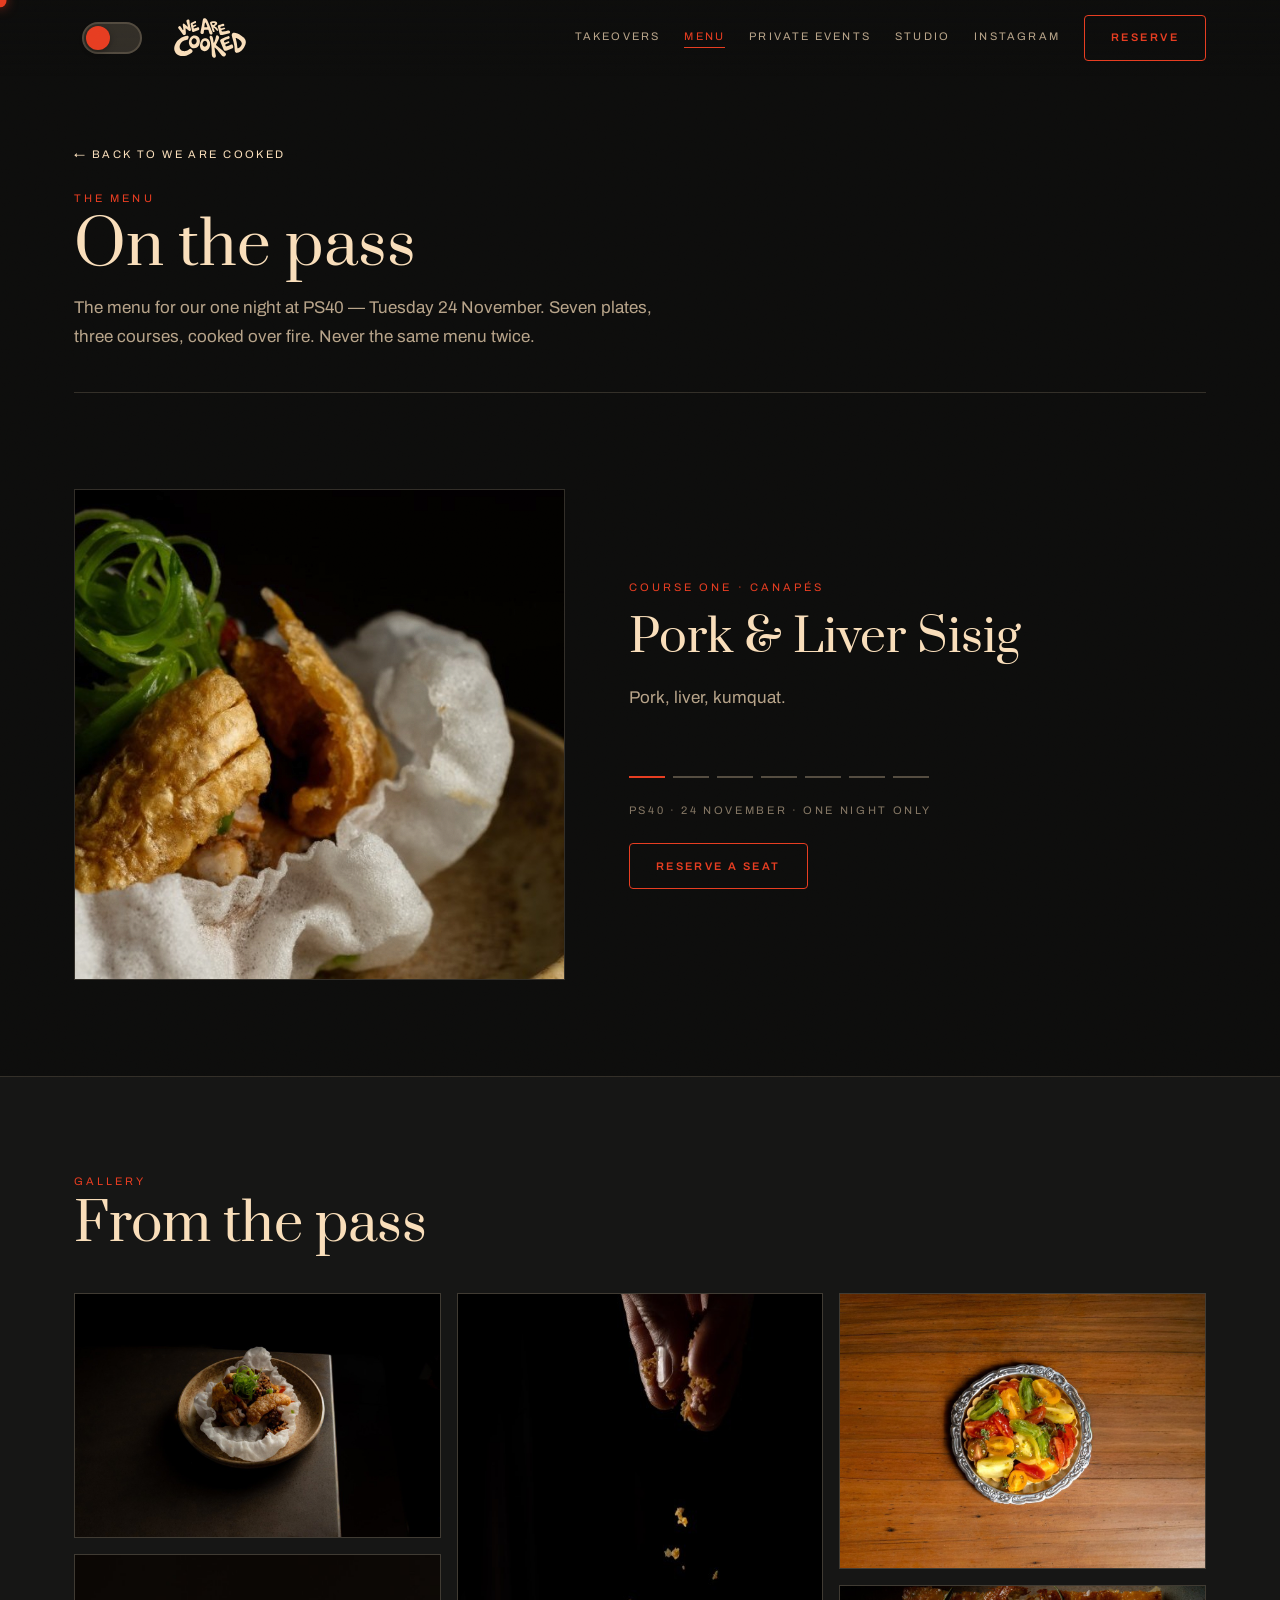
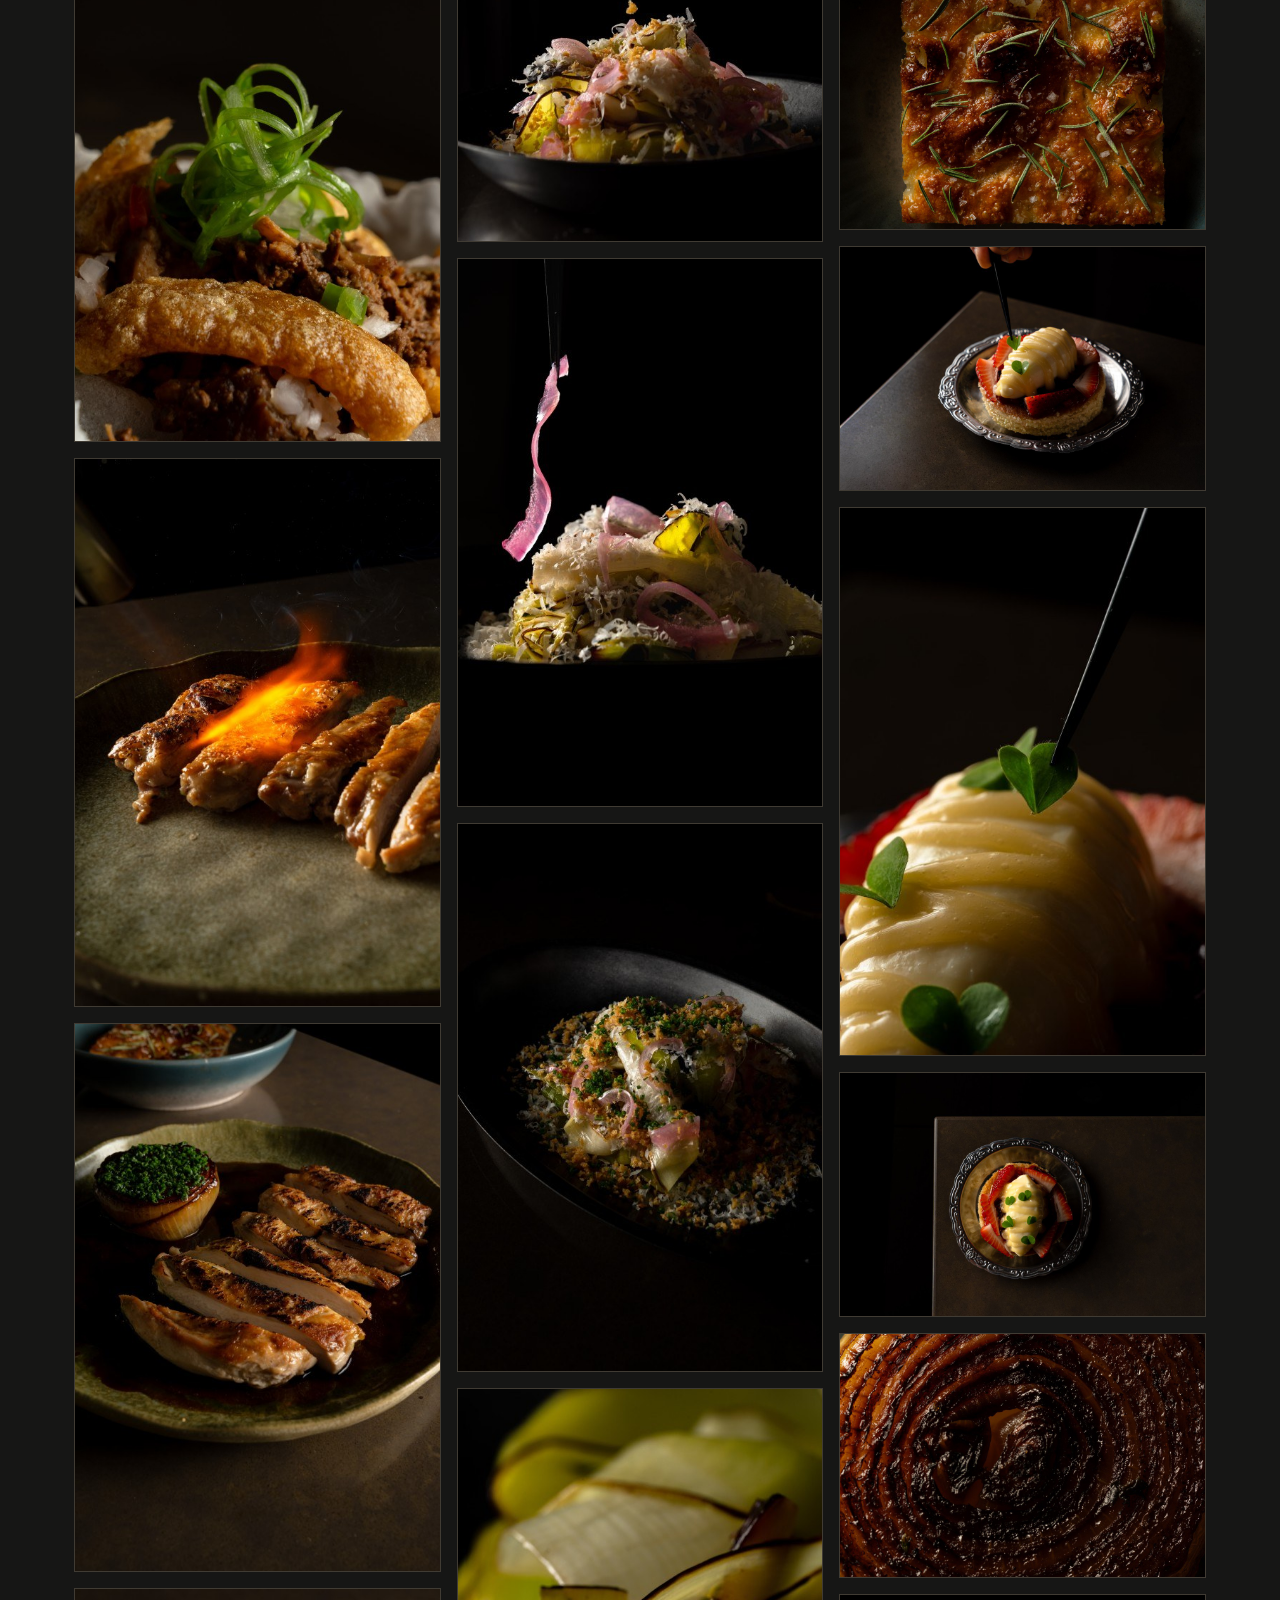
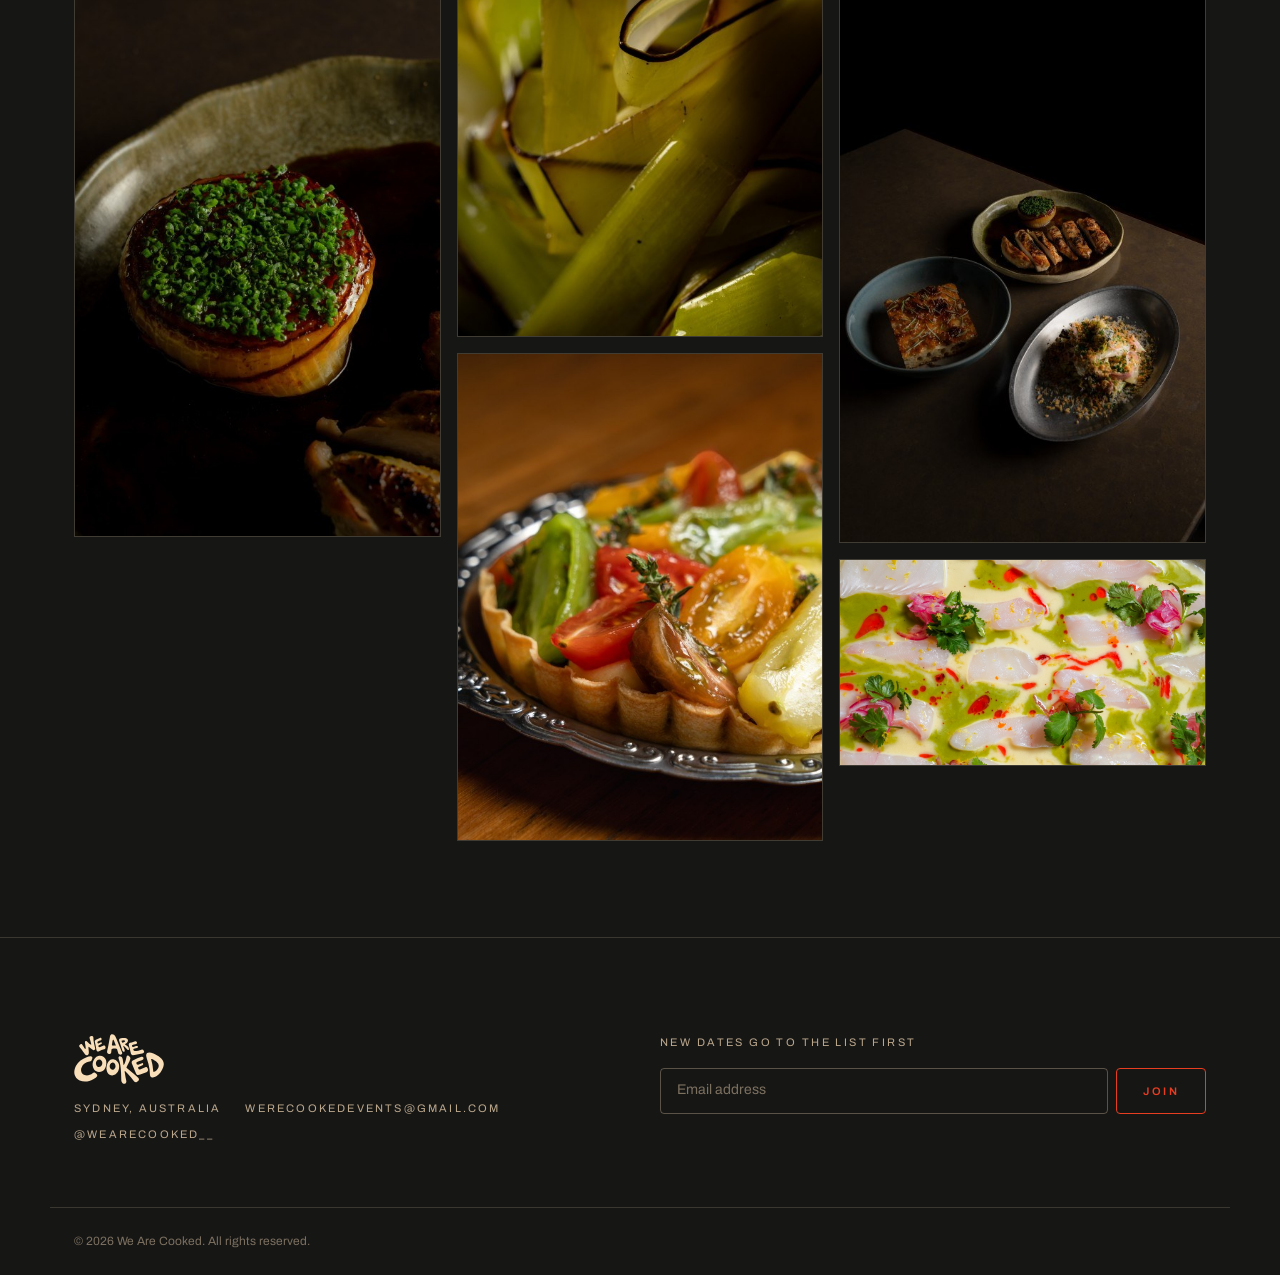
==== menu.html @ dd6ea1f4 "Single-night PS40 event (24 Nov), dish photos, menu gallery - Reframe PS40 as one night only: takeov" ====
<!DOCTYPE html>
<html lang="en">
<head>
<meta charset="UTF-8">
<meta name="viewport" content="width=device-width, initial-scale=1, viewport-fit=cover">
<title>On the Pass — We Are Cooked</title>
<meta name="description" content="Never the same menu twice. A running list of what's come off the pass at We Are Cooked's kitchen takeovers.">
<meta name="theme-color" content="#161615">

<!-- Open Graph -->
<meta property="og:title" content="On the Pass — We Are Cooked">
<meta property="og:description" content="Never the same menu twice.">
<meta property="og:type" content="website">
<meta property="og:url" content="https://beaupronesti-ux.github.io/WeAreCooked-/menu.html">
<meta property="og:image" content="https://beaupronesti-ux.github.io/WeAreCooked-/assets/img/og-share.jpg">
<meta property="og:image:width" content="1200">
<meta property="og:image:height" content="630">
<meta name="twitter:card" content="summary_large_image">
<meta name="twitter:title" content="On the Pass — We Are Cooked">
<meta name="twitter:description" content="Never the same menu twice.">
<meta name="twitter:image" content="https://beaupronesti-ux.github.io/WeAreCooked-/assets/img/og-share.jpg">

<link rel="icon" type="image/svg+xml" href="assets/img/logo-icon.svg">

<link rel="preconnect" href="https://fonts.googleapis.com">
<link rel="preconnect" href="https://fonts.gstatic.com" crossorigin>
<link href="https://fonts.googleapis.com/css2?family=Archivo:wght@400;500;600;700&family=Prata&display=swap" rel="stylesheet">

<link rel="stylesheet" href="assets/css/style.css">
</head>
<body>

<a class="skip-link" href="#main">Skip to content</a>

<div class="grain-overlay" aria-hidden="true"></div>

<div class="cursor-flame" id="cursorFlame" aria-hidden="true">
  <svg class="cursor-flame-svg" viewBox="0 0 64 64" fill="currentColor" aria-hidden="true">
    <path d="M32 8c-6 10-16 14-16 26a16 16 0 0 0 32 0c0-6-3-9-5-12 0 4-2 6-4 6 3-8-1-14-7-20z"/>
  </svg>
</div>

<!-- ============ HEADER ============ -->
<header class="site-header" id="siteHeader">
  <div class="wrap header-row">
    <button class="theme-toggle" id="themeToggle" type="button" aria-pressed="false" aria-label="Switch to light palette">
      <span class="theme-toggle-track"><span class="theme-toggle-thumb"></span></span>
    </button>

    <a href="index.html" class="brand">
      <img src="assets/img/logo-wordmark.svg" alt="We Are Cooked" class="brand-mark logo-dark">
      <img src="assets/img/logo-wordmark-light.svg" alt="We Are Cooked" class="brand-mark logo-light">
    </a>

    <nav class="primary-nav" id="primaryNav" aria-label="Primary">
      <a href="takeovers.html">Takeovers</a>
      <a href="menu.html" aria-current="page">Menu</a>
      <a href="private.html">Private Events</a>
      <a href="studio.html">Studio</a>
      <a href="https://instagram.com/wearecooked__" target="_blank" rel="noopener">Instagram</a>
    </nav>

    <div class="header-actions">
      <button class="btn btn-primary" type="button" data-open-reserve data-event="general">Reserve</button>
      <button class="nav-toggle" id="navToggle" aria-expanded="false" aria-controls="mobileNav" aria-label="Open menu">
        <span></span><span></span><span></span>
      </button>
    </div>
  </div>
</header>

<!-- ============ MOBILE NAV ============ -->
<div class="mobile-nav" id="mobileNav" aria-hidden="true">
  <nav aria-label="Mobile">
    <a href="takeovers.html">Takeovers</a>
    <a href="menu.html" aria-current="page">Menu</a>
    <a href="private.html">Private Events</a>
    <a href="studio.html">Studio</a>
    <a href="https://instagram.com/wearecooked__" target="_blank" rel="noopener">Instagram</a>
    <a href="takeovers.html#seatings" class="btn btn-primary btn-block">Reserve a seat</a>
  </nav>
</div>

<main id="main">

  <!-- ============ PAGE HEADER ============ -->
  <div class="wrap">
    <header class="page-header">
      <a href="index.html" class="link-arrow page-back">&larr; Back to We Are Cooked</a>
      <p class="eyebrow">The menu</p>
      <h1>On the pass</h1>
      <p class="page-intro">The menu for our one night at PS40 &mdash; Tuesday 24 November. Seven plates, three courses, cooked over fire. Never the same menu twice.</p>
    </header>
  </div>

  <!-- ============ ON THE PASS ============ -->
  <section class="section" id="pass">
    <div class="wrap">
      <div class="pass-grid reveal">
        <div class="pass-visual">
          <div class="pass-frame" role="group" aria-roledescription="carousel" aria-label="Featured dishes">
            <div class="image-slot" data-dish-slot>
              <span>Dish photography<br>drop image here</span>
            </div>
          </div>
        </div>

        <div class="pass-copy">
          <p data-dish-course class="dish-course">&nbsp;</p>
          <div data-dish-name class="dish-name">&nbsp;</div>
          <p data-dish-desc class="dish-desc">&nbsp;</p>

          <div class="pass-dots" data-dish-dots role="tablist" aria-label="Choose a dish"></div>
          <p class="pass-note">PS40 &middot; 24 November &middot; One night only</p>
          <a href="takeovers.html#seatings" class="btn btn-primary pass-cta">Reserve a seat</a>
        </div>
      </div>
    </div>
  </section>

  <!-- ============ GALLERY ============ -->
  <section class="section section-alt" id="gallery">
    <div class="wrap">
      <div class="section-head reveal">
        <div>
          <p class="eyebrow">Gallery</p>
          <h2>From the pass</h2>
        </div>
      </div>
      <div class="gallery-grid">
        <figure class="gallery-item"><img src="assets/img/gallery/sisig-table.jpg" alt="Pork and liver sisig on a prawn cracker, on a dark bench" loading="lazy"></figure>
        <figure class="gallery-item"><img src="assets/img/gallery/sisig-close.jpg" alt="Close-up of pork and liver sisig with spring onion" loading="lazy"></figure>
        <figure class="gallery-item"><img src="assets/img/gallery/chicken-flame.jpg" alt="Chicken being kissed by flame on a stoneware plate" loading="lazy"></figure>
        <figure class="gallery-item"><img src="assets/img/gallery/chicken-plate.jpg" alt="Sliced pan-seared chicken with a chive-topped charred onion" loading="lazy"></figure>
        <figure class="gallery-item"><img src="assets/img/gallery/onion-chives.jpg" alt="Charred onion crowned with chives" loading="lazy"></figure>
        <figure class="gallery-item"><img src="assets/img/gallery/leeks-pangrattato.jpg" alt="A hand scattering pangrattato over fire-kissed leeks" loading="lazy"></figure>
        <figure class="gallery-item"><img src="assets/img/gallery/leeks-pickle.jpg" alt="A pickled shallot ribbon lifted over the leeks with tweezers" loading="lazy"></figure>
        <figure class="gallery-item"><img src="assets/img/gallery/leeks-plate.jpg" alt="Fire-kissed leeks with pangrattato on a dark plate" loading="lazy"></figure>
        <figure class="gallery-item"><img src="assets/img/gallery/leeks-raw.jpg" alt="Charred leek layers, close up" loading="lazy"></figure>
        <figure class="gallery-item"><img src="assets/img/gallery/tart-close.jpg" alt="Garden tomato tart on a silver plate, close up" loading="lazy"></figure>
        <figure class="gallery-item"><img src="assets/img/gallery/tart-overhead.jpg" alt="Garden tomato tart from above on a timber table" loading="lazy"></figure>
        <figure class="gallery-item"><img src="assets/img/gallery/focaccia-top.jpg" alt="Rosemary focaccia, golden and blistered" loading="lazy"></figure>
        <figure class="gallery-item"><img src="assets/img/gallery/dessert-tweezers.jpg" alt="Tweezers placing a sorrel leaf on the olive and strawberry dessert" loading="lazy"></figure>
        <figure class="gallery-item"><img src="assets/img/gallery/dessert-close.jpg" alt="Sorrel leaf on a glazed olive quenelle" loading="lazy"></figure>
        <figure class="gallery-item"><img src="assets/img/gallery/dessert-overhead.jpg" alt="Olive, strawberry and white chocolate dessert from above" loading="lazy"></figure>
        <figure class="gallery-item"><img src="assets/img/gallery/onion-char.jpg" alt="Cross-section of a charred onion" loading="lazy"></figure>
        <figure class="gallery-item"><img src="assets/img/gallery/mains-trio.jpg" alt="The three mains laid out on the pass" loading="lazy"></figure>
        <figure class="gallery-item"><img src="assets/img/gallery/angelfish.jpg" alt="Coconut-cured angelfish with herbs and pickled onion" loading="lazy"></figure>
      </div>
    </div>
  </section>

</main>

<!-- ============ FOOTER ============ -->
<footer class="site-footer" id="footer-signup">
  <div class="wrap footer-grid">
    <div class="footer-brand">
      <img src="assets/img/logo-wordmark.svg" alt="We Are Cooked" class="brand-footer-mark logo-dark">
      <img src="assets/img/logo-wordmark-light.svg" alt="We Are Cooked" class="brand-footer-mark logo-light">
      <div class="footer-meta">
        <span>Sydney, Australia</span>
        <a href="mailto:werecookedevents@gmail.com">werecookedevents@gmail.com</a>
        <a href="https://instagram.com/wearecooked__" target="_blank" rel="noopener">@wearecooked__</a>
      </div>
    </div>

    <div class="footer-signup">
      <div class="footer-signup-label">New dates go to the list first</div>
      <form class="signup-form" id="signupForm" novalidate>
        <label class="visually-hidden" for="signupEmail">Email address</label>
        <input class="input" type="email" id="signupEmail" name="email" placeholder="Email address" required autocomplete="email">
        <button class="btn btn-primary" type="submit">Join</button>
      </form>
      <p class="signup-status" id="signupStatus" role="status" aria-live="polite"></p>
    </div>
  </div>

  <div class="wrap footer-bottom">
    <p>&copy; <span id="year"></span> We Are Cooked. All rights reserved.</p>
  </div>
</footer>

<!-- ============ MOBILE STICKY RESERVE BAR ============ -->
<div class="mobile-reserve-bar" id="mobileReserveBar">
  <button class="btn btn-primary btn-block" type="button" data-open-reserve data-event="general">Reserve a seat</button>
</div>

<!-- ============ RESERVE MODAL ============ -->
<div class="modal-backdrop" id="reserveBackdrop" hidden>
  <div class="modal" role="dialog" aria-modal="true" aria-labelledby="reserveTitle" id="reserveModal">
    <div class="modal-head">
      <div>
        <div id="reserveTitle" class="modal-title">Reserve a seat</div>
        <div class="modal-sub" id="reserveSub">Choose a date to get started</div>
      </div>
      <button class="modal-close" type="button" id="reserveClose" aria-label="Close">&times;</button>
    </div>
    <div class="modal-body" id="reserveBody">
      <!-- Fallback reserve-by-email message shown until Humanitix links are configured -->
    </div>
  </div>
</div>

<script src="assets/js/main.js"></script>
<script src="https://events.humanitix.com/scripts/widgets/popup.js" type="module"></script>
</body>
</html>
---- assets/css/style.css ----
/* ==========================================================================
   We Are Cooked — design tokens
   ========================================================================== */
:root {
  --ink: #0d0d0c;
  --ink-2: #161615;
  --ink-3: #1c1b19;
  --cream: #F9DEBA;
  --cream-soft: color-mix(in srgb, var(--cream) 72%, transparent);
  --cream-faint: color-mix(in srgb, var(--cream) 16%, transparent);
  --ember: #E73D21;
  --ember-2: #C52319;

  --font-display: 'Prata', Georgia, serif;
  --font-body: 'Archivo', system-ui, -apple-system, 'Segoe UI', sans-serif;
  --font-statement: 'Archivo', system-ui, sans-serif;

  --wrap: 1180px;
  --space-1: 8px;
  --space-2: 16px;
  --space-3: 24px;
  --space-4: 40px;
  --space-5: 64px;
  --space-6: 96px;

  --radius: 4px;
  --header-h: 76px;

  --ease: cubic-bezier(.2, .8, .2, 1);
}

/* Light palette — sampled directly from the paste-up flier series:
   bright cream page (page 1), dusty pink for alternating sections
   (page 4, "Same Fire."), warm tan for card/panel surfaces. */
[data-theme="light"] {
  --ink: #EFE9E2;
  --ink-2: color-mix(in srgb, var(--ember) 16%, #EFE9E2 84%);
  --ink-3: #F6E9D4;
  --cream: #0d0d0c;
}

/* ==========================================================================
   Reset
   ========================================================================== */
*, *::before, *::after { box-sizing: border-box; }
html { -webkit-text-size-adjust: 100%; scroll-behavior: smooth; }
@media (prefers-reduced-motion: reduce) {
  html { scroll-behavior: auto; }
  *, *::before, *::after { animation-duration: .001ms !important; animation-iteration-count: 1 !important; transition-duration: .001ms !important; scroll-behavior: auto !important; }
}
body {
  margin: 0;
  background: var(--ink);
  color: var(--cream);
  font-family: var(--font-body);
  font-size: 16px;
  line-height: 1.6;
  -webkit-font-smoothing: antialiased;
}
img { max-width: 100%; display: block; }
h1, h2, h3, h4 { font-family: var(--font-display); font-weight: 400; line-height: 1.05; margin: 0; }
p { margin: 0; }
a { color: inherit; }
button { font-family: inherit; }

.wrap { max-width: var(--wrap); margin-inline: auto; padding-inline: var(--space-3); }
@media (max-width: 640px) { .wrap { padding-inline: var(--space-2); } }

.visually-hidden {
  position: absolute; width: 1px; height: 1px; padding: 0; margin: -1px;
  overflow: hidden; clip: rect(0,0,0,0); white-space: nowrap; border: 0;
}

.skip-link {
  position: fixed; top: -100%; left: var(--space-2); z-index: 1000;
  background: var(--cream); color: var(--ink); padding: 10px 16px;
  border-radius: var(--radius); font-size: 14px; font-weight: 600;
  transition: top .2s var(--ease);
}
.skip-link:focus { top: var(--space-2); }

:focus-visible { outline: 2px solid var(--ember); outline-offset: 3px; }
::selection { background: color-mix(in srgb, var(--ember) 40%, transparent); color: var(--cream); }

/* ==========================================================================
   Custom cursor (desktop / fine-pointer only — see main.js for activation)
   ========================================================================== */
.cursor-flame {
  position: fixed; top: 0; left: 0; z-index: 1000; pointer-events: none;
  width: 26px; height: 26px; color: var(--ember);
  opacity: 0; transition: opacity .2s var(--ease), width .2s var(--ease), height .2s var(--ease), color .2s var(--ease);
  filter: drop-shadow(0 0 6px rgba(231, 61, 33, .6));
}
.cursor-flame-svg {
  width: 100%; height: 100%; display: block;
  animation: flame-flicker 1.6s ease-in-out infinite;
  transform-origin: 50% 85%;
}
@keyframes flame-flicker {
  0%, 100% { transform: scale(1, 1) rotate(0deg); }
  25% { transform: scale(1.06, .94) rotate(-4deg); }
  50% { transform: scale(.95, 1.05) rotate(3deg); }
  75% { transform: scale(1.03, .97) rotate(-2deg); }
}
body.has-custom-cursor { cursor: none; }
body.has-custom-cursor a, body.has-custom-cursor button, body.has-custom-cursor [role="button"] { cursor: none; }
body.has-custom-cursor .cursor-flame { opacity: 1; }
.cursor-flame.is-hovering { width: 38px; height: 38px; color: #F9DEBA; }
@media (prefers-reduced-motion: reduce), (pointer: coarse) {
  .cursor-flame { display: none; }
}

.cursor-spark {
  position: fixed; top: 0; left: 0; z-index: 999; pointer-events: none;
  width: 5px; height: 5px; margin: -2.5px 0 0 -2.5px; border-radius: 50%;
  background: var(--ember); box-shadow: 0 0 6px 1px rgba(231, 61, 33, .8);
  animation: spark-burst .55s cubic-bezier(.2, .8, .2, 1) forwards;
}
@keyframes spark-burst {
  0% { transform: translate(0, 0) scale(1); opacity: 1; }
  100% { transform: translate(var(--sx), var(--sy)) scale(0); opacity: 0; }
}
@media (prefers-reduced-motion: reduce), (pointer: coarse) {
  .cursor-spark { display: none; }
}

/* ==========================================================================
   Grain overlay — raw, gritty film-grain texture over the whole page
   ========================================================================== */
.grain-overlay {
  position: fixed; inset: -20%; z-index: 998; pointer-events: none;
  background-image: url("data:image/svg+xml,%3Csvg xmlns='http://www.w3.org/2000/svg' width='180' height='180'%3E%3Cfilter id='n'%3E%3CfeTurbulence type='fractalNoise' baseFrequency='0.9' numOctaves='2' stitchTiles='stitch'/%3E%3C/filter%3E%3Crect width='100%25' height='100%25' filter='url(%23n)'/%3E%3C/svg%3E");
  opacity: .05; mix-blend-mode: overlay;
  animation: grain-shift 8s steps(8) infinite;
}
@keyframes grain-shift {
  0% { transform: translate(0, 0); }
  12% { transform: translate(-2%, 2%); }
  24% { transform: translate(2%, -1%); }
  37% { transform: translate(-1%, -2%); }
  50% { transform: translate(2%, 2%); }
  62% { transform: translate(-2%, -1%); }
  75% { transform: translate(1%, 2%); }
  87% { transform: translate(-1%, 1%); }
  100% { transform: translate(0, 0); }
}
@media (prefers-reduced-motion: reduce) { .grain-overlay { animation: none; } }

/* ==========================================================================
   Buttons
   ========================================================================== */
.btn {
  position: relative; isolation: isolate; overflow: hidden;
  display: inline-flex; align-items: center; justify-content: center;
  gap: 8px; min-height: 46px; padding: 0 26px;
  border: 1px solid transparent; border-radius: var(--radius);
  font-family: var(--font-body); font-weight: 600;
  font-size: 11px; letter-spacing: .22em; text-transform: uppercase;
  text-decoration: none; cursor: pointer; white-space: nowrap;
  transition: border-color .2s var(--ease), color .25s var(--ease) .05s, transform .2s var(--ease);
}
.btn::before {
  content: ""; position: absolute; inset: 0; z-index: -1;
  transform: scaleX(0); transform-origin: left center;
  transition: transform .4s var(--ease);
}
.btn:hover { transform: translateY(-2px); }
.btn:hover::before { transform: scaleX(1); }
.btn:active { transform: translateY(1px); }
.btn-primary { background: transparent; border-color: var(--ember); color: var(--ember); }
.btn-primary::before { background: var(--ember); }
.btn-primary:hover { color: var(--ink); }
.btn-secondary { background: transparent; border-color: color-mix(in srgb, var(--cream) 40%, transparent); color: var(--cream); }
.btn-secondary::before { background: var(--cream); }
.btn-secondary:hover { color: var(--ink); border-color: var(--cream); }
.btn-block { width: 100%; }

.link-arrow {
  display: inline-flex; align-items: center; gap: 6px;
  font-size: 11px; letter-spacing: .22em; text-transform: uppercase;
  text-decoration: none; color: var(--cream);
  background-image: linear-gradient(currentColor, currentColor);
  background-size: 0 1px; background-repeat: no-repeat; background-position: 0 100%;
  transition: background-size .3s var(--ease), color .3s var(--ease);
  padding-bottom: 2px;
}
.link-arrow:hover { background-size: 100% 1px; color: var(--ember); }
.arrow-nudge { display: inline-block; transition: transform .3s var(--ease); }
.link-arrow:hover .arrow-nudge { transform: translateX(4px); }

.input {
  min-height: 46px; padding: 0 16px; font: inherit; font-size: 14px;
  color: var(--cream); background: transparent;
  border: 1px solid color-mix(in srgb, var(--cream) 30%, transparent); border-radius: var(--radius);
  outline: none; transition: border-color .2s var(--ease);
}
.input::placeholder { color: color-mix(in srgb, var(--cream) 45%, transparent); }
.input:hover { border-color: color-mix(in srgb, var(--cream) 55%, transparent); }
.input:focus-visible { border-color: var(--ember); }

/* ==========================================================================
   Header / Nav
   ========================================================================== */
.site-header {
  position: fixed; inset: 0 0 auto 0; z-index: 200;
  background: linear-gradient(to bottom, color-mix(in srgb, var(--ink) 55%, transparent), transparent);
  transition: background-color .3s var(--ease), border-color .3s var(--ease), backdrop-filter .3s var(--ease), transform .3s var(--ease);
}
@media (max-width: 640px) {
  .site-header.is-hidden { transform: translateY(-100%); }
}
.site-header.is-scrolled {
  background: color-mix(in srgb, var(--ink) 97%, transparent);
  backdrop-filter: blur(10px);
  -webkit-backdrop-filter: blur(10px);
  border-bottom: 1px solid var(--cream-faint);
}
.header-row {
  display: flex; align-items: center; gap: var(--space-3);
  height: var(--header-h);
}
.brand {
  display: flex; align-items: center; text-decoration: none; margin-right: auto;
}
.brand-mark { height: 40px; width: auto; display: block; }
@media (max-width: 400px) { .brand-mark { height: 34px; } }

.primary-nav { display: flex; align-items: center; gap: var(--space-3); }
.primary-nav a {
  position: relative; font-size: 11px; letter-spacing: .2em; text-transform: uppercase;
  text-decoration: none; color: var(--cream-soft); padding-bottom: 3px;
  transition: color .2s var(--ease);
}
.primary-nav a::after {
  content: ""; position: absolute; left: 0; right: 100%; bottom: 0; height: 1px;
  background: var(--ember); transition: right .25s var(--ease);
}
.primary-nav a:hover { color: var(--cream); }
.primary-nav a:hover::after { right: 0; }
.primary-nav a[aria-current="page"] { color: var(--ember); }
.primary-nav a[aria-current="page"]::after { right: 0; }
.mobile-nav a[aria-current="page"] { color: var(--ember); }

.header-actions { display: flex; align-items: center; gap: var(--space-2); }

.theme-toggle { background: none; border: 0; padding: 8px; cursor: pointer; line-height: 0; }
.theme-toggle-track {
  position: relative; display: block; width: 60px; height: 32px; border-radius: 16px;
  background: color-mix(in srgb, var(--cream) 16%, transparent);
  border: 2px solid var(--cream-faint);
  transition: background-color .25s var(--ease), border-color .25s var(--ease), box-shadow .25s var(--ease), transform .15s var(--ease);
}
.theme-toggle:hover .theme-toggle-track {
  border-color: var(--ember);
  box-shadow: 0 0 0 5px color-mix(in srgb, var(--ember) 16%, transparent);
}
.theme-toggle:active .theme-toggle-track { transform: scale(.94); }
.theme-toggle-thumb {
  position: absolute; top: 2px; left: 2px; width: 24px; height: 24px; border-radius: 50%;
  background: var(--ember); box-shadow: 0 2px 6px rgba(0, 0, 0, .35);
  transition: transform .3s cubic-bezier(.34, 1.56, .64, 1);
}
.theme-toggle[aria-pressed="true"] .theme-toggle-thumb { transform: translateX(28px); }

.nav-toggle {
  display: none; flex-direction: column; justify-content: center; gap: 5px;
  width: 44px; height: 44px; padding: 0; background: none; border: 0; cursor: pointer;
}
.nav-toggle span {
  display: block; width: 22px; height: 2px; background: var(--cream);
  transition: transform .3s var(--ease), opacity .3s var(--ease);
}
.nav-toggle[aria-expanded="true"] span:nth-child(1) { transform: translateY(7px) rotate(45deg); }
.nav-toggle[aria-expanded="true"] span:nth-child(2) { opacity: 0; }
.nav-toggle[aria-expanded="true"] span:nth-child(3) { transform: translateY(-7px) rotate(-45deg); }

.mobile-nav {
  position: fixed; inset: 0; z-index: 190;
  background: var(--ink-2);
  display: flex; align-items: center; justify-content: center;
  opacity: 0; visibility: hidden; transform: translateY(-8px);
  transition: opacity .3s var(--ease), transform .3s var(--ease), visibility 0s linear .3s;
}
.mobile-nav.is-open {
  opacity: 1; visibility: visible; transform: none;
  transition: opacity .3s var(--ease), transform .3s var(--ease);
}
.mobile-nav nav { display: flex; flex-direction: column; align-items: center; gap: var(--space-3); padding: var(--space-3); }
.mobile-nav a:not(.btn) {
  font-family: var(--font-display); font-size: 28px; text-decoration: none; color: var(--cream);
}
.mobile-nav .btn { margin-top: var(--space-2); }

@media (max-width: 860px) {
  .primary-nav { display: none; }
  .nav-toggle { display: flex; }
  .header-actions .btn-primary { display: none; }
}
@media (max-width: 400px) {
  .brand { font-size: 17px; }
}

/* ==========================================================================
   Hero
   ========================================================================== */
.hero {
  position: relative; min-height: 100svh; min-height: 100vh;
  display: flex; align-items: center; justify-content: center;
  overflow: hidden; background: radial-gradient(120% 90% at 50% 15%, color-mix(in srgb, var(--ink) 90%, white 10%) 0%, var(--ink) 55%, var(--ink) 100%);
  padding-top: var(--header-h);
}
.hero-vignette {
  position: absolute; inset: 0; pointer-events: none;
  background: radial-gradient(62% 55% at 50% 40%, color-mix(in srgb, var(--cream) 10%, transparent), color-mix(in srgb, var(--ink) 55%, transparent) 62%, var(--ink) 100%);
}
.hero-embers { position: absolute; inset: 0; pointer-events: none; overflow: hidden; }
.hero-embers span {
  position: absolute; bottom: -10px; width: 3px; height: 3px; border-radius: 50%;
  background: var(--ember); box-shadow: 0 0 8px 2px rgba(231, 61, 33, .8);
  opacity: 0; animation: ember-rise linear infinite;
}
.hero-embers span:nth-child(1) { left: 6%; animation-duration: 9s; animation-delay: .2s; }
.hero-embers span:nth-child(2) { left: 14%; animation-duration: 12s; animation-delay: 2.4s; }
.hero-embers span:nth-child(3) { left: 23%; animation-duration: 8s; animation-delay: 1s; }
.hero-embers span:nth-child(4) { left: 34%; animation-duration: 11s; animation-delay: 3.8s; }
.hero-embers span:nth-child(5) { left: 45%; animation-duration: 10s; animation-delay: .6s; }
.hero-embers span:nth-child(6) { left: 55%; animation-duration: 13s; animation-delay: 4.6s; }
.hero-embers span:nth-child(7) { left: 64%; animation-duration: 9.5s; animation-delay: 2s; }
.hero-embers span:nth-child(8) { left: 74%; animation-duration: 12.5s; animation-delay: 1.4s; }
.hero-embers span:nth-child(9) { left: 82%; animation-duration: 8.5s; animation-delay: 3.2s; }
.hero-embers span:nth-child(10) { left: 90%; animation-duration: 11.5s; animation-delay: .9s; }
.hero-embers span:nth-child(11) { left: 96%; animation-duration: 10.5s; animation-delay: 2.8s; }
.hero-embers span:nth-child(12) { left: 50%; animation-duration: 14s; animation-delay: 5.4s; }
@keyframes ember-rise {
  0% { opacity: 0; transform: translateY(0) translateX(0) scale(.6); }
  10% { opacity: .9; }
  70% { opacity: .5; }
  100% { opacity: 0; transform: translateY(-92vh) translateX(24px) scale(1); }
}
@media (prefers-reduced-motion: reduce) { .hero-embers { display: none; } }

.hero-inner { position: relative; z-index: 2; text-align: center; padding: var(--space-4) var(--space-2); }

.hero-eyebrow {
  font-size: clamp(11px, 1.6vw, 13px); letter-spacing: .42em; text-transform: uppercase;
  color: var(--cream-soft); margin: 0 0 var(--space-3);
}
.hero-mark {
  position: relative; margin: 0 0 var(--space-4);
  filter: drop-shadow(0 0 40px rgba(231, 61, 33, .25));
}
.hero-mark::before {
  content: ""; position: absolute; left: 50%; top: 50%; z-index: -1;
  width: 70%; aspect-ratio: 1; transform: translate(-50%, -50%);
  background: radial-gradient(circle, rgba(231, 61, 33, .45), transparent 70%);
  animation: ember-glow 3.2s ease-in-out infinite;
}
.hero-mark img {
  height: clamp(160px, 26vw, 300px); width: auto; display: block; margin-inline: auto;
  animation: mascot-bob 4.5s ease-in-out 1.4s infinite;
}
@keyframes mascot-bob {
  0%, 100% { transform: translateY(0) rotate(0deg); }
  50% { transform: translateY(-10px) rotate(-1.5deg); }
}
@keyframes ember-glow {
  0%, 100% { opacity: .5; transform: translate(-50%, -50%) scale(1); }
  50% { opacity: .9; transform: translate(-50%, -50%) scale(1.15); }
}

.hero-in {
  opacity: 0; transform: translateY(34px) scale(.95); filter: blur(10px);
  animation: kinetic-in 1s cubic-bezier(.16, 1, .3, 1) both;
}
.hero-in-1 { animation-delay: .05s; }
.hero-in-2 { animation-delay: .2s; }
.hero-in-3 { animation-delay: .38s; }
.hero-in-4 { animation-delay: .58s; }
@keyframes kinetic-in { to { opacity: 1; transform: none; filter: blur(0); } }
@media (prefers-reduced-motion: reduce) { .hero-mark img, .hero-mark::before { animation: none; } }

.hero-statement {
  margin: 0 0 var(--space-4);
  font-family: var(--font-statement); font-weight: 700; text-transform: uppercase;
  font-size: clamp(30px, 6vw, 60px); line-height: 1.08; letter-spacing: -.01em;
  color: var(--cream);
}
.hero-statement span {
  position: relative; display: inline-block; color: var(--ember);
  animation: heat-shimmer 2.6s ease-in-out 1.6s infinite;
}
@keyframes heat-shimmer {
  0%, 100% { text-shadow: 0 0 0 rgba(231, 61, 33, 0); }
  50% { text-shadow: 0 0 18px rgba(231, 61, 33, .55); }
}

.hero-cta { display: flex; flex-wrap: wrap; gap: var(--space-2); justify-content: center; }

.scroll-cue {
  position: absolute; left: 50%; bottom: var(--space-3); transform: translateX(-50%);
  width: 24px; height: 40px; border: 1px solid color-mix(in srgb, var(--cream) 40%, transparent); border-radius: 14px;
  z-index: 2;
}
.scroll-cue span {
  position: absolute; top: 7px; left: 50%; width: 4px; height: 8px; margin-left: -2px;
  background: var(--cream); border-radius: 2px; animation: cue-move 1.8s ease-in-out infinite;
}
@keyframes cue-move { 0%, 100% { transform: translateY(0); opacity: 1; } 60% { transform: translateY(10px); opacity: .3; } }
@media (max-width: 640px) { .scroll-cue { display: none; } }

@media (max-width: 640px) {
  .hero { min-height: 82svh; min-height: 82vh; }
  .hero-inner { padding: var(--space-3) var(--space-2); }
  .hero-eyebrow { margin-bottom: var(--space-2); }
  .hero-mark { margin-bottom: var(--space-3); }
  .hero-mark img { height: clamp(120px, 34vw, 200px); }
  .hero-statement { margin-bottom: var(--space-3); font-size: clamp(30px, 9.5vw, 44px); }
}

/* ==========================================================================
   Manifesto marquee
   ========================================================================== */
.marquee {
  overflow: hidden; background: var(--ember); border-bottom: 1px solid var(--cream-faint);
  padding: var(--space-3) 0;
}
.marquee-track {
  display: flex; width: max-content; gap: 40px;
  animation: marquee-scroll 20s linear infinite;
}
.marquee:hover .marquee-track { animation-play-state: paused; }
.marquee-track span {
  font-family: var(--font-statement); font-weight: 700; text-transform: uppercase;
  font-size: clamp(20px, 3.2vw, 36px); line-height: 1; color: #0d0d0c;
  white-space: nowrap; display: flex; align-items: center; gap: 40px;
}
.marquee-track span::after { content: "\2726"; font-size: .5em; color: rgba(13, 13, 12, .45); }
@keyframes marquee-scroll { from { transform: translateX(0); } to { transform: translateX(-50%); } }

.marquee-static { display: none; }
@media (prefers-reduced-motion: reduce) {
  .marquee-track { display: none; }
  .marquee-static {
    display: block; text-align: center; margin: 0; padding-inline: var(--space-3);
    font-family: var(--font-statement); font-weight: 700; font-size: clamp(18px, 3vw, 28px);
    text-transform: uppercase; color: #0d0d0c; line-height: 1.3;
  }
}

/* ==========================================================================
   Sections (shared)
   ========================================================================== */
.section { padding: var(--space-6) 0; border-bottom: 1px solid var(--cream-faint); }
.section-alt { background: var(--ink-2); }
.section h2 { font-size: clamp(32px, 5vw, 52px); margin-bottom: var(--space-4); }
.section-head {
  display: flex; flex-wrap: wrap; align-items: baseline; justify-content: space-between;
  gap: var(--space-2); margin-bottom: var(--space-4);
}
.section-head h2 { margin-bottom: 0; }
.section-head-meta {
  font-size: 11px; letter-spacing: .22em; text-transform: uppercase; color: var(--cream-soft);
}

@media (max-width: 640px) {
  .section { padding: var(--space-4) 0; }
  .section h2 { font-size: clamp(26px, 7.5vw, 32px); margin-bottom: var(--space-3); }
  .section-head { margin-bottom: var(--space-3); }
}

/* ==========================================================================
   Featured takeover — homepage banner between hero and previews
   ========================================================================== */
.featured-takeover {
  position: relative; overflow: hidden;
  background: radial-gradient(70% 160% at 12% 50%, color-mix(in srgb, var(--ember) 24%, transparent), transparent 65%), var(--ink);
  border-bottom: 1px solid var(--cream-faint);
  padding: var(--space-5) 0;
}
.featured-takeover-inner {
  display: flex; flex-wrap: wrap; align-items: center; justify-content: space-between; gap: var(--space-4);
}
.featured-dates { margin: var(--space-1) 0; }
.featured-scarcity {
  font-size: 12px; letter-spacing: .18em; text-transform: uppercase; color: var(--cream-soft);
}
@media (max-width: 640px) {
  .featured-takeover { padding: var(--space-4) 0; }
  .featured-takeover-inner { flex-direction: column; align-items: flex-start; }
  .featured-takeover-inner .btn { width: 100%; }
}

/* ==========================================================================
   Homepage previews — teaser cards linking out to each dedicated page
   ========================================================================== */
.preview-grid {
  display: grid; grid-template-columns: repeat(3, minmax(0, 1fr)); gap: var(--space-4);
}
.preview-card { display: flex; flex-direction: column; }
.preview-card .image-slot { aspect-ratio: 16/10; margin-bottom: var(--space-2); }
.preview-card h3 { font-size: clamp(22px, 3vw, 30px); margin-bottom: var(--space-1); }
.preview-card p { color: var(--cream-soft); font-size: 15px; line-height: 1.6; margin-bottom: var(--space-2); }
.preview-card .link-arrow { margin-top: auto; align-self: flex-start; }
@media (max-width: 860px) {
  .preview-grid { grid-template-columns: 1fr; gap: var(--space-4); }
}

/* ==========================================================================
   Dedicated page header — used on takeovers/menu/studio/private pages
   in place of the homepage hero
   ========================================================================== */
.page-header {
  padding: calc(var(--header-h) + var(--space-5)) 0 var(--space-4);
  border-bottom: 1px solid var(--cream-faint);
}
.page-header .page-back {
  display: inline-block; margin-bottom: var(--space-3);
}
.page-header h1 { font-size: clamp(36px, 6vw, 60px); margin-bottom: var(--space-2); }
.page-header .page-intro { color: var(--cream-soft); font-size: clamp(15px, 1.6vw, 17px); line-height: 1.7; max-width: 620px; }
@media (max-width: 640px) {
  .page-header { padding: calc(var(--header-h) + var(--space-3)) 0 var(--space-3); }
}

.image-slot {
  position: relative; width: 100%; aspect-ratio: 1/1;
  background: repeating-linear-gradient(135deg, var(--ink-3), var(--ink-3) 10px, var(--ink) 10px, var(--ink) 20px);
  border: 1px dashed color-mix(in srgb, var(--cream) 28%, transparent);
  display: flex; align-items: center; justify-content: center; text-align: center;
  overflow: hidden;
}
.image-slot span {
  font-size: 11px; letter-spacing: .2em; text-transform: uppercase; line-height: 1.8;
  color: color-mix(in srgb, var(--cream) 55%, transparent); padding: var(--space-2);
}
.image-slot.has-photo { background: none; border-style: solid; border-color: var(--cream-faint); }
.image-slot img { width: 100%; height: 100%; object-fit: cover; display: block; }
.image-slot-studio { aspect-ratio: 4/3; }
@media (max-width: 640px) {
  .pass-frame .image-slot { aspect-ratio: 4/3; }
  .image-slot-studio { aspect-ratio: 16/9; }
}

/* ==========================================================================
   On the pass
   ========================================================================== */
.pass-grid { display: grid; grid-template-columns: minmax(0, .85fr) minmax(0, 1fr); gap: var(--space-5); align-items: center; }
.pass-frame { position: relative; }
.pass-frame .image-slot { transition: opacity .5s var(--ease); }
.pass-frame .image-slot.is-fading { opacity: 0; }

.dish-name {
  font-family: var(--font-display); font-size: clamp(28px, 4vw, 46px); line-height: 1.1;
  color: var(--cream); min-height: 1.2em;
  transition: opacity .35s var(--ease);
}
.dish-desc {
  margin-top: var(--space-2); font-size: clamp(14px, 1.5vw, 17px); line-height: 1.7;
  color: var(--cream-soft); max-width: 460px; min-height: 3.4em;
  transition: opacity .35s var(--ease);
}
.pass-copy.is-fading .dish-name,
.pass-copy.is-fading .dish-desc { opacity: 0; }

.pass-dots { display: flex; gap: 8px; margin-top: var(--space-3); }
.pass-dots button {
  width: 36px; height: 2px; padding: 10px 0; background: none; border: 0; cursor: pointer;
  position: relative;
}
.pass-dots button::after {
  content: ""; position: absolute; inset: 10px 0 auto 0; height: 2px;
  background: color-mix(in srgb, var(--cream) 30%, transparent); transition: background-color .3s var(--ease);
}
.pass-dots button[aria-selected="true"]::after { background: var(--ember); }
.pass-note {
  margin-top: var(--space-2); font-size: 11px; letter-spacing: .24em; text-transform: uppercase;
  color: color-mix(in srgb, var(--cream) 50%, transparent);
}

@media (max-width: 860px) {
  .pass-grid { grid-template-columns: 1fr; gap: var(--space-3); }
}

/* ==========================================================================
   Kitchen Takeovers — ticket card
   ========================================================================== */
.eyebrow {
  font-size: 11px; letter-spacing: .28em; text-transform: uppercase; color: var(--ember);
  margin: 0 0 var(--space-1);
}

.ticket {
  position: relative; display: grid; grid-template-columns: 22px 1fr;
  background: var(--ink-3); border: 1px solid var(--cream-faint);
  transform: perspective(1000px) rotateX(0) rotateY(0);
  transition: transform .5s var(--ease), box-shadow .5s var(--ease), filter .9s var(--ease);
  will-change: transform;
}
.ticket.is-tilting { transition: box-shadow .5s var(--ease); }
.ticket:hover { box-shadow: 0 30px 60px -20px rgba(0, 0, 0, .55); }
.ticket-glare {
  grid-column: 1 / -1; grid-row: 1 / -1; z-index: 4; pointer-events: none;
  background: radial-gradient(circle at var(--glare-x, 50%) var(--glare-y, 0%), color-mix(in srgb, var(--cream) 16%, transparent), transparent 55%);
  opacity: 0; transition: opacity .3s var(--ease);
}
.ticket:hover .ticket-glare { opacity: 1; }
@media (hover: none), (prefers-reduced-motion: reduce) {
  .ticket { transition: none; }
  .ticket-glare { display: none; }
}
.ticket-perf {
  grid-column: 1; grid-row: 1 / 3;
  background-image: repeating-linear-gradient(to bottom, color-mix(in srgb, var(--cream) 35%, transparent) 0 6px, transparent 6px 16px);
  background-position: center; background-repeat: repeat-y; background-size: 1px 16px;
  border-right: 1px dashed color-mix(in srgb, var(--cream) 28%, transparent);
}
.ticket-main { grid-column: 2; grid-row: 1; min-width: 0; padding: var(--space-4) clamp(20px, 4vw, 48px); }

.ticket-top { margin-bottom: var(--space-3); }
.ticket-dates {
  font-family: var(--font-display); font-weight: 400; line-height: 1;
  font-size: clamp(40px, 7vw, 72px); color: var(--ember);
}
.ticket-dates .ticket-plus { display: inline-block; margin: 0 .15em; color: var(--cream-soft); font-size: .55em; vertical-align: middle; }
.ticket-dates em { font-style: normal; color: var(--cream); font-size: .58em; }
.ticket-venue { margin-top: var(--space-1); color: var(--cream-soft); font-size: 14px; letter-spacing: .02em; }
.ticket-venue a {
  color: inherit; text-decoration: none;
  background-image: linear-gradient(currentColor, currentColor);
  background-size: 0 1px; background-repeat: no-repeat; background-position: 0 100%;
  transition: background-size .3s var(--ease), color .3s var(--ease);
  padding-bottom: 1px;
}
.ticket-venue a:hover { background-size: 100% 1px; color: var(--ember); }

.ticket-nights {
  display: grid; grid-template-columns: 1fr; gap: var(--space-4);
  padding: var(--space-4) 0; border-top: 1px solid var(--cream-faint);
}
.ticket-night + .ticket-night { padding-top: var(--space-4); border-top: 1px solid var(--cream-faint); }
.ticket-night h4 {
  font-family: var(--font-body); font-weight: 700; font-size: 13px;
  letter-spacing: .12em; text-transform: uppercase; color: var(--cream);
  margin: 0 0 var(--space-2);
}
.seating-row {
  display: flex; flex-wrap: wrap; align-items: center; justify-content: space-between;
  gap: var(--space-1) var(--space-2); padding: var(--space-2) var(--space-1);
  margin-inline: calc(var(--space-1) * -1);
  border-top: 1px solid var(--cream-faint);
  border-radius: var(--radius); transition: background-color .2s var(--ease);
}
.seating-row:hover { background: color-mix(in srgb, var(--cream) 5%, transparent); }
.seating-row:first-of-type { border-top: 0; }
.seating-time { font-family: var(--font-display); font-size: 19px; color: var(--cream); white-space: nowrap; }
.seating-label { font-size: 11px; letter-spacing: .14em; text-transform: uppercase; color: var(--cream-soft); flex: 1 1 140px; }
.seating-row .btn { min-height: 38px; padding: 0 16px; }

.ticket-tagline {
  padding-top: var(--space-3); border-top: 1px solid var(--cream-faint);
  color: var(--cream-soft); font-size: 14px; line-height: 1.7;
}

.ticket-cta {
  grid-column: 2; grid-row: 2;
  background: var(--ember); color: #0d0d0c;
  display: flex; flex-direction: row; flex-wrap: wrap; align-items: center; gap: var(--space-3) var(--space-6);
  padding: var(--space-3) clamp(20px, 4vw, 48px);
}
.ticket-cta-col { display: flex; flex-direction: column; gap: 6px; }
.cta-label {
  font-size: 10px; letter-spacing: .2em; text-transform: uppercase; color: rgba(13, 13, 12, .68);
}
.cta-link {
  font-family: var(--font-display); font-size: clamp(15px, 1.6vw, 19px); color: #0d0d0c;
  text-decoration: none; background: none; border: 0; padding: 0; text-align: left; cursor: pointer;
  line-height: 1.25; overflow-wrap: normal;
}
.cta-link:hover { text-decoration: underline; }
.ticket-cta-divider { width: 1px; align-self: stretch; background: rgba(13, 13, 12, .18); }

.event-more { margin-top: var(--space-4); text-align: center; color: var(--cream-soft); }
.event-more .link-arrow { margin-left: 6px; }

@media (max-width: 640px) {
  .ticket { grid-template-columns: 1fr; }
  .ticket-perf { display: none; }
  .ticket-main { padding: var(--space-3); }
  .ticket-top { margin-bottom: var(--space-2); }
  .ticket-dates { font-size: clamp(34px, 13vw, 48px); }
  .ticket-nights { grid-template-columns: 1fr; gap: var(--space-2); padding: var(--space-3) 0; }
  .ticket-night + .ticket-night { padding-top: var(--space-3); }
  .seating-row {
    flex-direction: row; flex-wrap: wrap; justify-content: flex-start; align-items: center;
    gap: 4px 10px; padding: var(--space-1);
  }
  .seating-time { flex: 0 0 auto; }
  .seating-label { flex: 1 1 auto; }
  .seating-row .btn { flex: 1 1 100%; margin-top: 2px; }
  .ticket-tagline { padding-top: var(--space-2); font-size: 13px; }
  .ticket-cta { flex-direction: column; align-items: flex-start; padding: var(--space-3); gap: var(--space-2); }
  .ticket-cta-divider { width: 100%; height: 1px; }
}

/* ==========================================================================
   Split sections (Studio)
   ========================================================================== */
.split-grid { display: grid; grid-template-columns: minmax(0, 1fr) minmax(0, 1fr); gap: var(--space-5); align-items: center; }
.split-copy h2 { margin-bottom: var(--space-2); }
.split-copy p { font-size: clamp(14px, 1.6vw, 16px); line-height: 1.8; color: var(--cream-soft); max-width: 460px; margin-bottom: var(--space-3); }
@media (max-width: 860px) {
  .split-grid { grid-template-columns: 1fr; gap: var(--space-3); }
}

/* ==========================================================================
   CTA section
   ========================================================================== */
.section-cta { text-align: center; }
.section-cta h2 { max-width: 700px; margin-inline: auto; margin-bottom: var(--space-2); }
.section-cta p { color: var(--cream-soft); max-width: 460px; margin-inline: auto; margin-bottom: var(--space-3); font-size: 16px; }

/* ==========================================================================
   Footer
   ========================================================================== */
.site-footer { background: var(--ink-2); padding: var(--space-6) 0 var(--space-3); }
.footer-grid {
  display: grid; grid-template-columns: minmax(0, 1fr) minmax(0, 1fr); gap: var(--space-4);
  padding-bottom: var(--space-5); border-bottom: 1px solid var(--cream-faint);
}
.brand-footer-mark { height: clamp(34px, 5vw, 50px); width: auto; }
.footer-meta { display: flex; flex-wrap: wrap; gap: var(--space-1) var(--space-3); margin-top: var(--space-2); }
.footer-meta span, .footer-meta a {
  font-size: 11px; letter-spacing: .2em; text-transform: uppercase; text-decoration: none; color: var(--cream-soft);
}
.footer-meta a:hover { color: var(--ember); }

.footer-signup-label { font-size: 11px; letter-spacing: .22em; text-transform: uppercase; color: var(--cream-soft); margin-bottom: var(--space-2); }
.signup-form { display: flex; gap: var(--space-1); flex-wrap: wrap; }
.signup-form .input { flex: 1 1 200px; }
.signup-status { margin-top: var(--space-1); font-size: 13px; min-height: 1.2em; color: var(--cream-soft); }
.signup-status.is-success { color: var(--ember); }
.signup-status.is-error { color: #ff8a80; }

.footer-bottom { padding-top: var(--space-3); }
.footer-bottom p { font-size: 12px; color: color-mix(in srgb, var(--cream) 45%, transparent); }

@media (max-width: 640px) { .footer-grid { grid-template-columns: 1fr; } }

/* ==========================================================================
   Mobile sticky Reserve bar
   ========================================================================== */
.mobile-reserve-bar {
  display: none;
}
@media (max-width: 640px) {
  .mobile-reserve-bar {
    display: block; position: fixed; left: 0; right: 0; bottom: 0; z-index: 150;
    padding: var(--space-2) var(--space-2) calc(var(--space-2) + env(safe-area-inset-bottom));
    background: color-mix(in srgb, var(--ink) 92%, transparent);
    backdrop-filter: blur(10px);
    border-top: 1px solid var(--cream-faint);
    transform: translateY(100%);
    transition: transform .3s var(--ease);
  }
  .mobile-reserve-bar.is-visible { transform: translateY(0); }
}
@media (prefers-reduced-motion: reduce) { .mobile-reserve-bar { transition: none; } }

/* ==========================================================================
   Reserve modal
   ========================================================================== */
.modal-backdrop {
  position: fixed; inset: 0; z-index: 300;
  background: rgba(13, 13, 12, .82);
  display: flex; align-items: center; justify-content: center;
  padding: var(--space-2);
  opacity: 0; transition: opacity .25s var(--ease);
}
.modal-backdrop.is-open { opacity: 1; }
.modal-backdrop[hidden] { display: none; }

.modal {
  width: min(560px, 100%); max-height: min(720px, 90vh);
  display: flex; flex-direction: column;
  background: var(--ink-3); border: 1px solid color-mix(in srgb, var(--cream) 28%, transparent);
  transform: translateY(12px) scale(.98); transition: transform .25s var(--ease);
}
.modal-backdrop.is-open .modal { transform: none; }

.modal-head {
  display: flex; align-items: flex-start; justify-content: space-between; gap: var(--space-2);
  padding: var(--space-3) var(--space-3) var(--space-2); border-bottom: 1px solid var(--cream-faint);
}
.modal-title { font-family: var(--font-display); font-size: 24px; color: var(--cream); }
.modal-sub { margin-top: 6px; font-size: 11px; letter-spacing: .18em; text-transform: uppercase; color: color-mix(in srgb, var(--cream) 55%, transparent); }
.modal-close {
  background: none; border: 0; color: color-mix(in srgb, var(--cream) 70%, transparent); font-size: 22px; line-height: 1;
  cursor: pointer; padding: 4px;
}
.modal-close:hover { color: var(--cream); }
.modal-body { padding: var(--space-3); overflow-y: auto; }
.modal-body iframe { width: 100%; height: 62vh; min-height: 420px; border: 0; background: var(--cream); }

.modal-fallback { text-align: center; padding: var(--space-3) 0; }
.modal-fallback p { color: var(--cream-soft); font-size: 14px; line-height: 1.7; margin-bottom: var(--space-3); }

/* ==========================================================================
   Reveal-on-scroll
   ========================================================================== */
.reveal {
  opacity: 0; transform: translateY(30px) scale(.96); filter: blur(6px);
  transition: opacity .9s var(--ease), transform .9s var(--ease), filter .9s var(--ease);
}
.reveal.is-visible { opacity: 1; transform: none; filter: blur(0); }
@media (prefers-reduced-motion: reduce) {
  .reveal { opacity: 1; transform: none; filter: none; transition: none; }
}

/* Ticket internals stagger in after the card itself lands */
.ticket-top, .ticket-nights, .ticket-tagline, .ticket-cta {
  opacity: 0; transform: translateY(16px);
  transition: opacity .6s var(--ease), transform .6s var(--ease);
}
.ticket.is-visible .ticket-top { opacity: 1; transform: none; transition-delay: .08s; }
.ticket.is-visible .ticket-nights { opacity: 1; transform: none; transition-delay: .2s; }
.ticket.is-visible .ticket-tagline { opacity: 1; transform: none; transition-delay: .34s; }
.ticket.is-visible .ticket-cta { opacity: 1; transform: none; transition-delay: .42s; }
.ticket.is-visible .ticket-top .ticket-dates {
  animation: stamp-in .6s cubic-bezier(.2, 1.4, .4, 1) .14s both;
}
@keyframes stamp-in {
  0% { transform: scale(1.3) rotate(-4deg); }
  60% { transform: scale(.96) rotate(1deg); }
  100% { transform: scale(1) rotate(0); }
}
@media (prefers-reduced-motion: reduce) {
  .ticket-top, .ticket-nights, .ticket-tagline, .ticket-cta { opacity: 1; transform: none; transition: none; }
  .ticket.is-visible .ticket-top .ticket-dates { animation: none; }
}

/* ==========================================================================
   Theme-swapped logo art — placed last so it always wins any equal-
   specificity tie against earlier display rules (e.g. .brand-mark).
   ========================================================================== */
/* !important is deliberate: which logo variant is visible must always
   win over any component's own display rule (e.g. .hero-mark img,
   .brand-mark), regardless of that rule's specificity. */
.logo-light { display: none !important; }
[data-theme="light"] .logo-dark { display: none !important; }
[data-theme="light"] .logo-light { display: block !important; }

/* ==========================================================================
   One night at PS40 — scarcity + elevated treatment
   ========================================================================== */
.night-flag {
  display: inline-flex; align-items: center; gap: 10px; margin: 0 0 var(--space-2);
  padding: 7px 14px 7px 12px; border: 1px solid color-mix(in srgb, var(--ember) 55%, transparent);
  border-radius: 999px; font-size: 11px; font-weight: 600; letter-spacing: .22em; text-transform: uppercase;
  color: var(--ember); background: color-mix(in srgb, var(--ember) 8%, transparent);
}
.night-flag-dot {
  width: 7px; height: 7px; border-radius: 50%; background: var(--ember);
  box-shadow: 0 0 0 0 color-mix(in srgb, var(--ember) 60%, transparent);
  animation: night-pulse 2s ease-out infinite;
}
@keyframes night-pulse {
  0% { box-shadow: 0 0 0 0 color-mix(in srgb, var(--ember) 55%, transparent); }
  70%, 100% { box-shadow: 0 0 0 10px transparent; }
}
@media (prefers-reduced-motion: reduce) { .night-flag-dot { animation: none; } }
.night-day { margin-top: var(--space-1); font-size: 12px; letter-spacing: .24em; text-transform: uppercase; color: var(--cream-soft); }
.night-section { background: radial-gradient(80% 60% at 50% 0%, color-mix(in srgb, var(--ember) 12%, transparent), transparent 70%), var(--ink-2); scroll-margin-top: var(--header-h); }
.ticket-dates { letter-spacing: -.01em; }

/* Homepage banner */
.featured-takeover-inner { flex-wrap: nowrap; align-items: stretch; gap: var(--space-5); }
.featured-copy { display: flex; flex-direction: column; align-items: flex-start; gap: var(--space-1); }
.featured-copy .featured-cta { margin-top: var(--space-3); }
.featured-dates { font-size: clamp(56px, 9vw, 108px); }
.featured-photos { display: grid; grid-template-columns: repeat(3, 1fr); gap: var(--space-2); flex: 0 1 460px; align-self: center; }
.featured-photos img {
  width: 100%; aspect-ratio: 3/4; object-fit: cover; display: block; border: 1px solid var(--cream-faint);
  filter: saturate(.95) contrast(1.02);
}
.featured-photos img:nth-child(2) { transform: translateY(20px); }
@media (max-width: 860px) {
  .featured-takeover-inner { flex-direction: column; gap: var(--space-4); }
  .featured-photos { flex: none; width: 100%; }
  .featured-photos img:nth-child(2) { transform: none; }
}
@media (max-width: 640px) { .featured-copy .featured-cta { width: 100%; } }

/* Takeovers menu section */
.menu-courses { display: grid; grid-template-columns: repeat(3, minmax(0, 1fr)); gap: var(--space-5) var(--space-4); align-items: start; }
.course-label {
  font-size: 11px; letter-spacing: .28em; text-transform: uppercase; color: var(--ember);
  padding-bottom: var(--space-2); margin-bottom: var(--space-3); border-bottom: 1px solid var(--cream-faint);
}
.course-label span { color: var(--cream-soft); margin-left: 8px; }
.course-dishes { list-style: none; margin: 0; padding: 0; display: grid; gap: var(--space-3); }
.course-dishes li { display: grid; grid-template-columns: 84px 1fr; gap: var(--space-2); align-items: center; }
.course-dishes img { width: 84px; height: 84px; object-fit: cover; display: block; border: 1px solid var(--cream-faint); }
.course-dishes h3 { font-family: var(--font-display); font-weight: 400; font-size: 19px; line-height: 1.2; color: var(--cream); margin-bottom: 4px; }
.course-dishes p { font-size: 13px; color: var(--cream-soft); line-height: 1.5; }
.menu-more { margin-top: var(--space-5); }
@media (max-width: 980px) { .menu-courses { grid-template-columns: 1fr; gap: var(--space-4); } }

/* Menu page */
.dish-course { font-size: 11px; letter-spacing: .28em; text-transform: uppercase; color: var(--ember); margin-bottom: var(--space-2); min-height: 1.2em; }
.pass-cta { margin-top: var(--space-3); }
@media (max-width: 640px) { .pass-cta { width: 100%; } }
.gallery-grid { column-count: 3; column-gap: var(--space-2); }
.gallery-item { break-inside: avoid; margin: 0 0 var(--space-2); background: var(--ink-3); border: 1px solid var(--cream-faint); overflow: hidden; }
.gallery-item img { width: 100%; height: auto; display: block; transition: transform .8s var(--ease); }
.gallery-item:hover img { transform: scale(1.03); }
@media (max-width: 860px) { .gallery-grid { column-count: 2; } }
@media (max-width: 480px) { .gallery-grid { column-gap: 10px; } .gallery-item { margin-bottom: 10px; } }
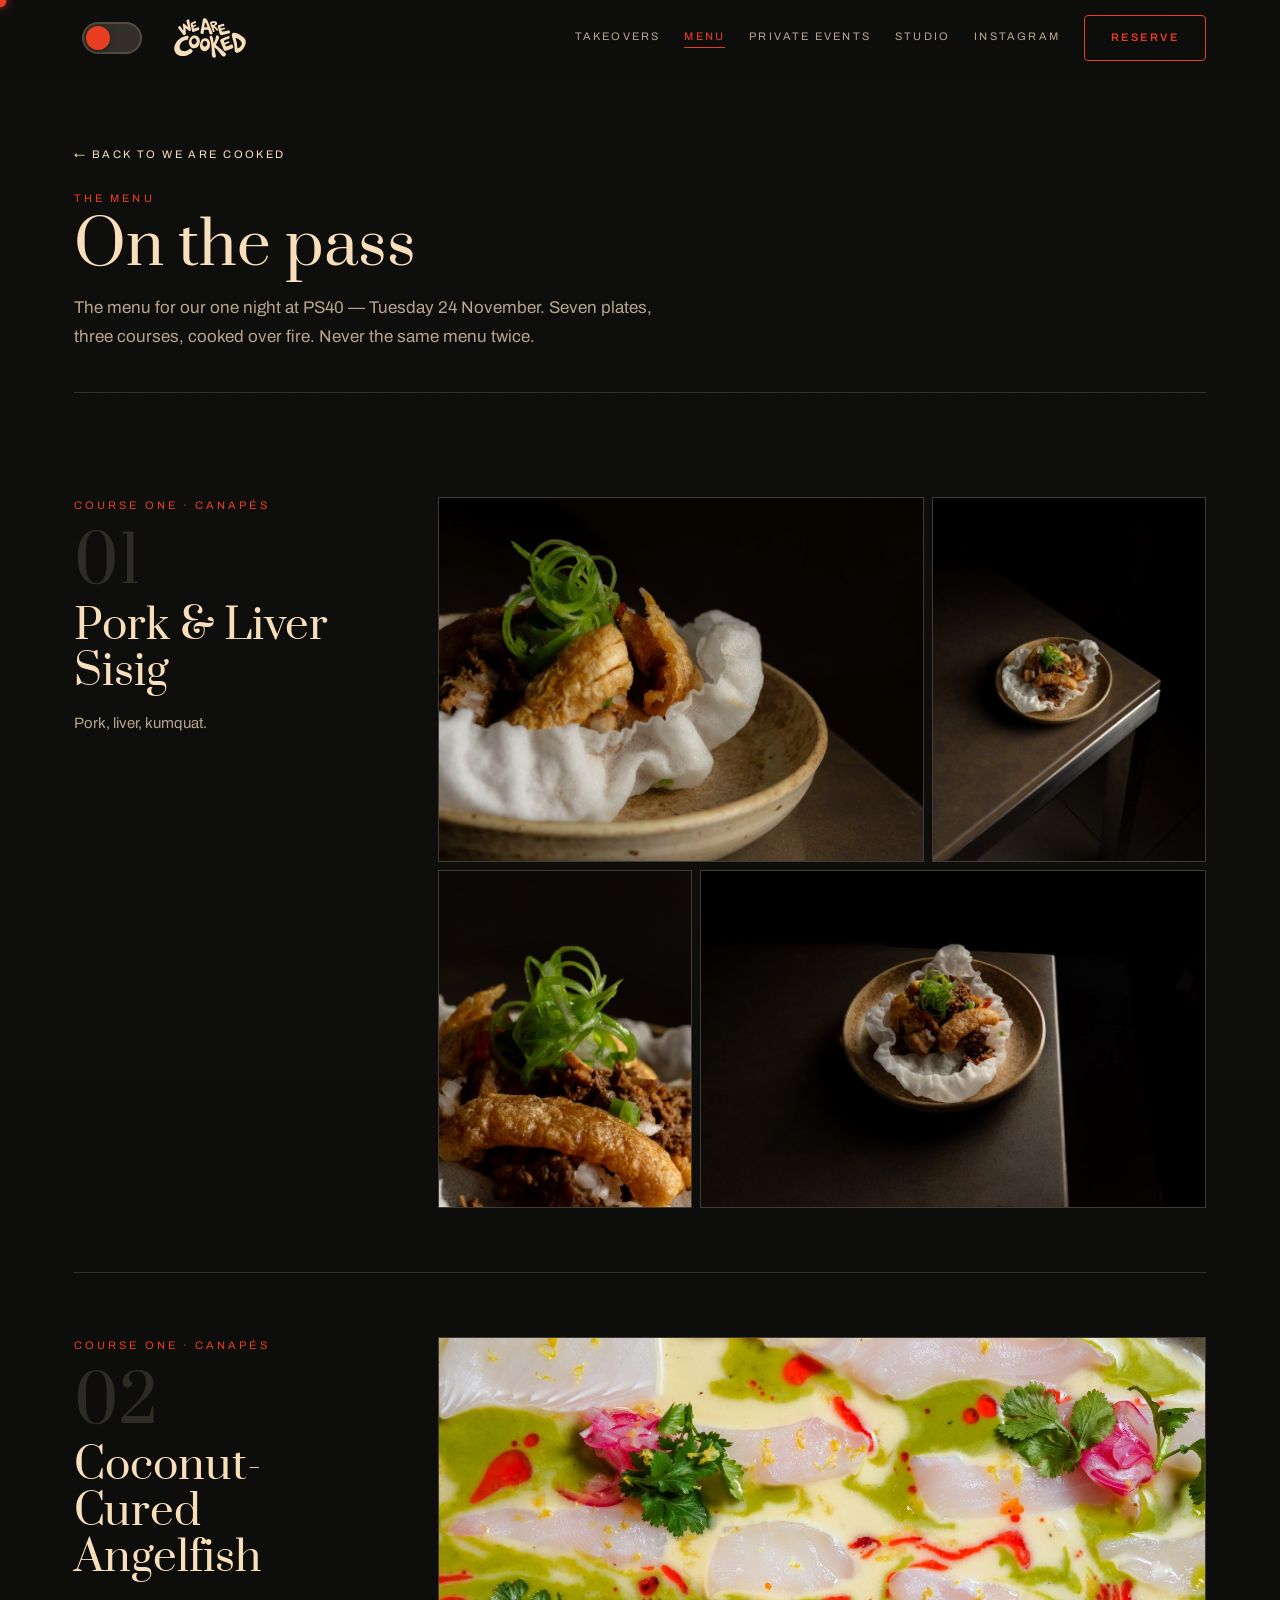
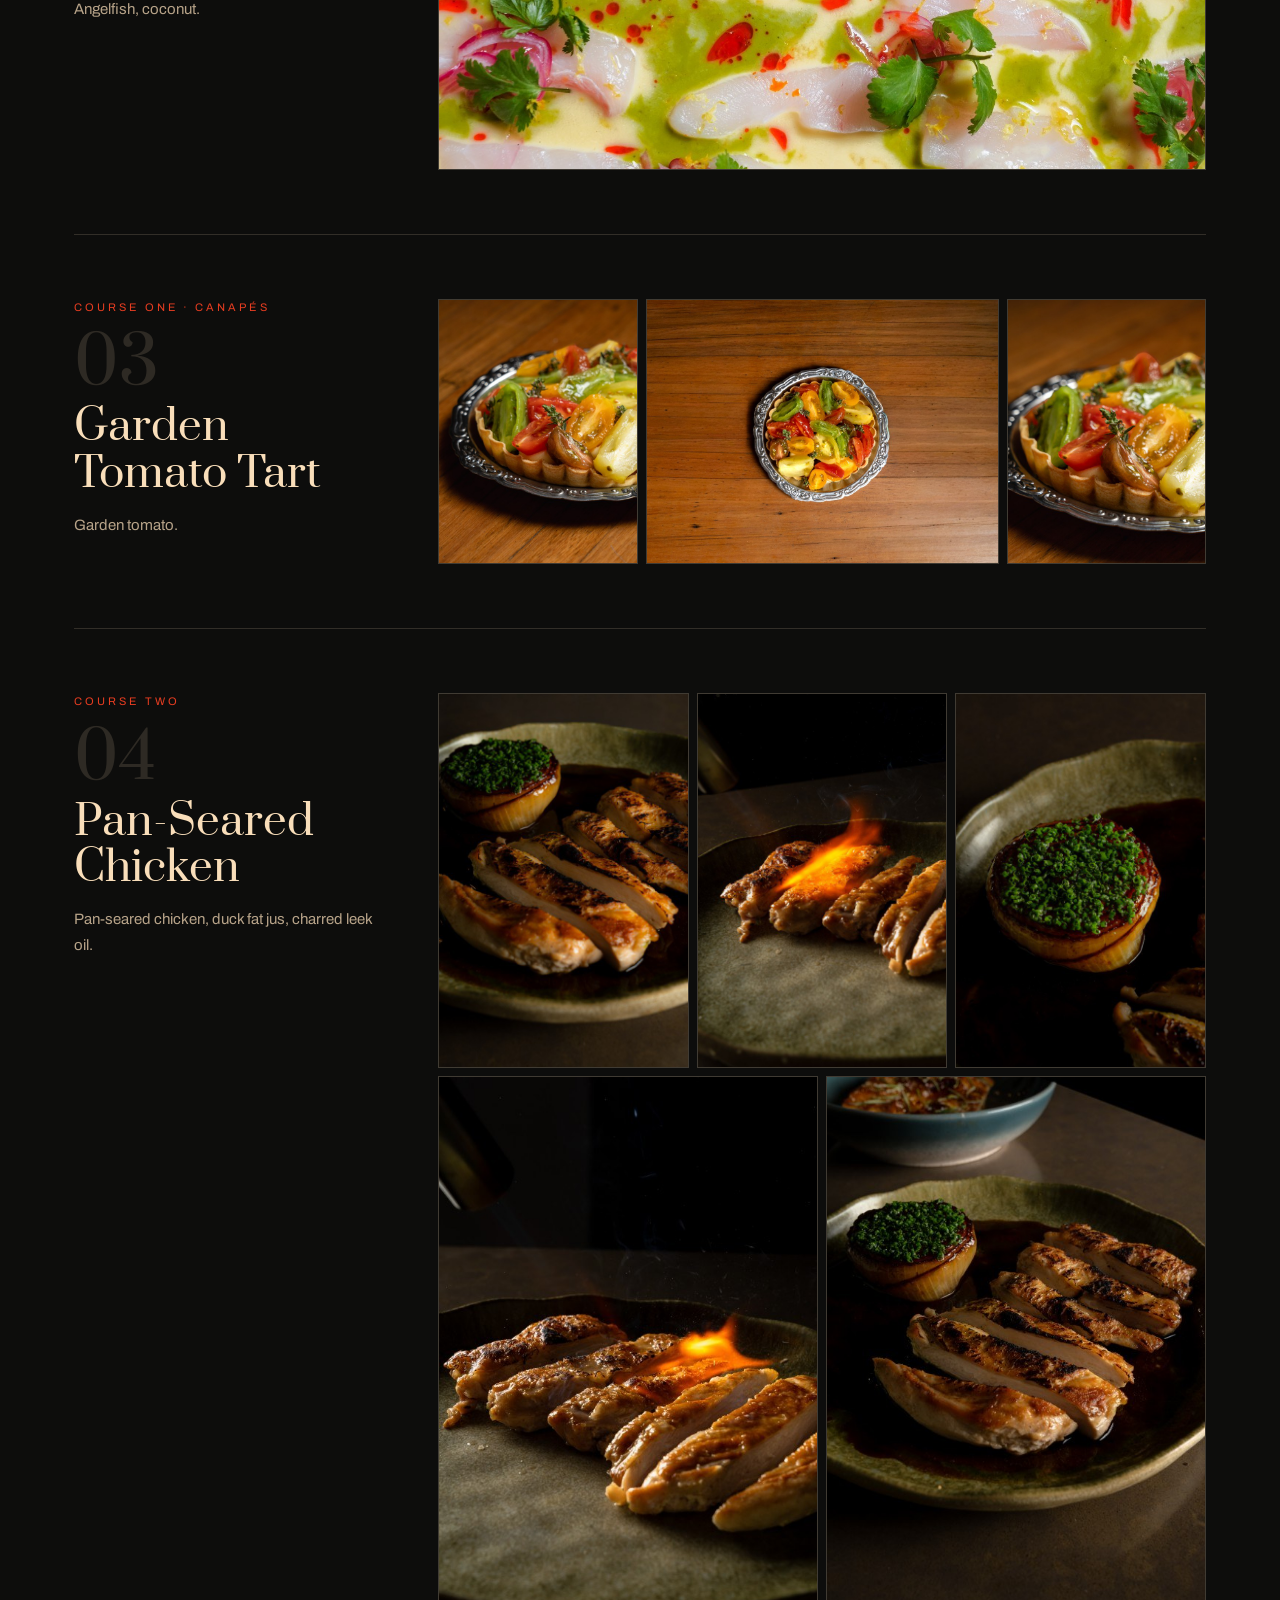
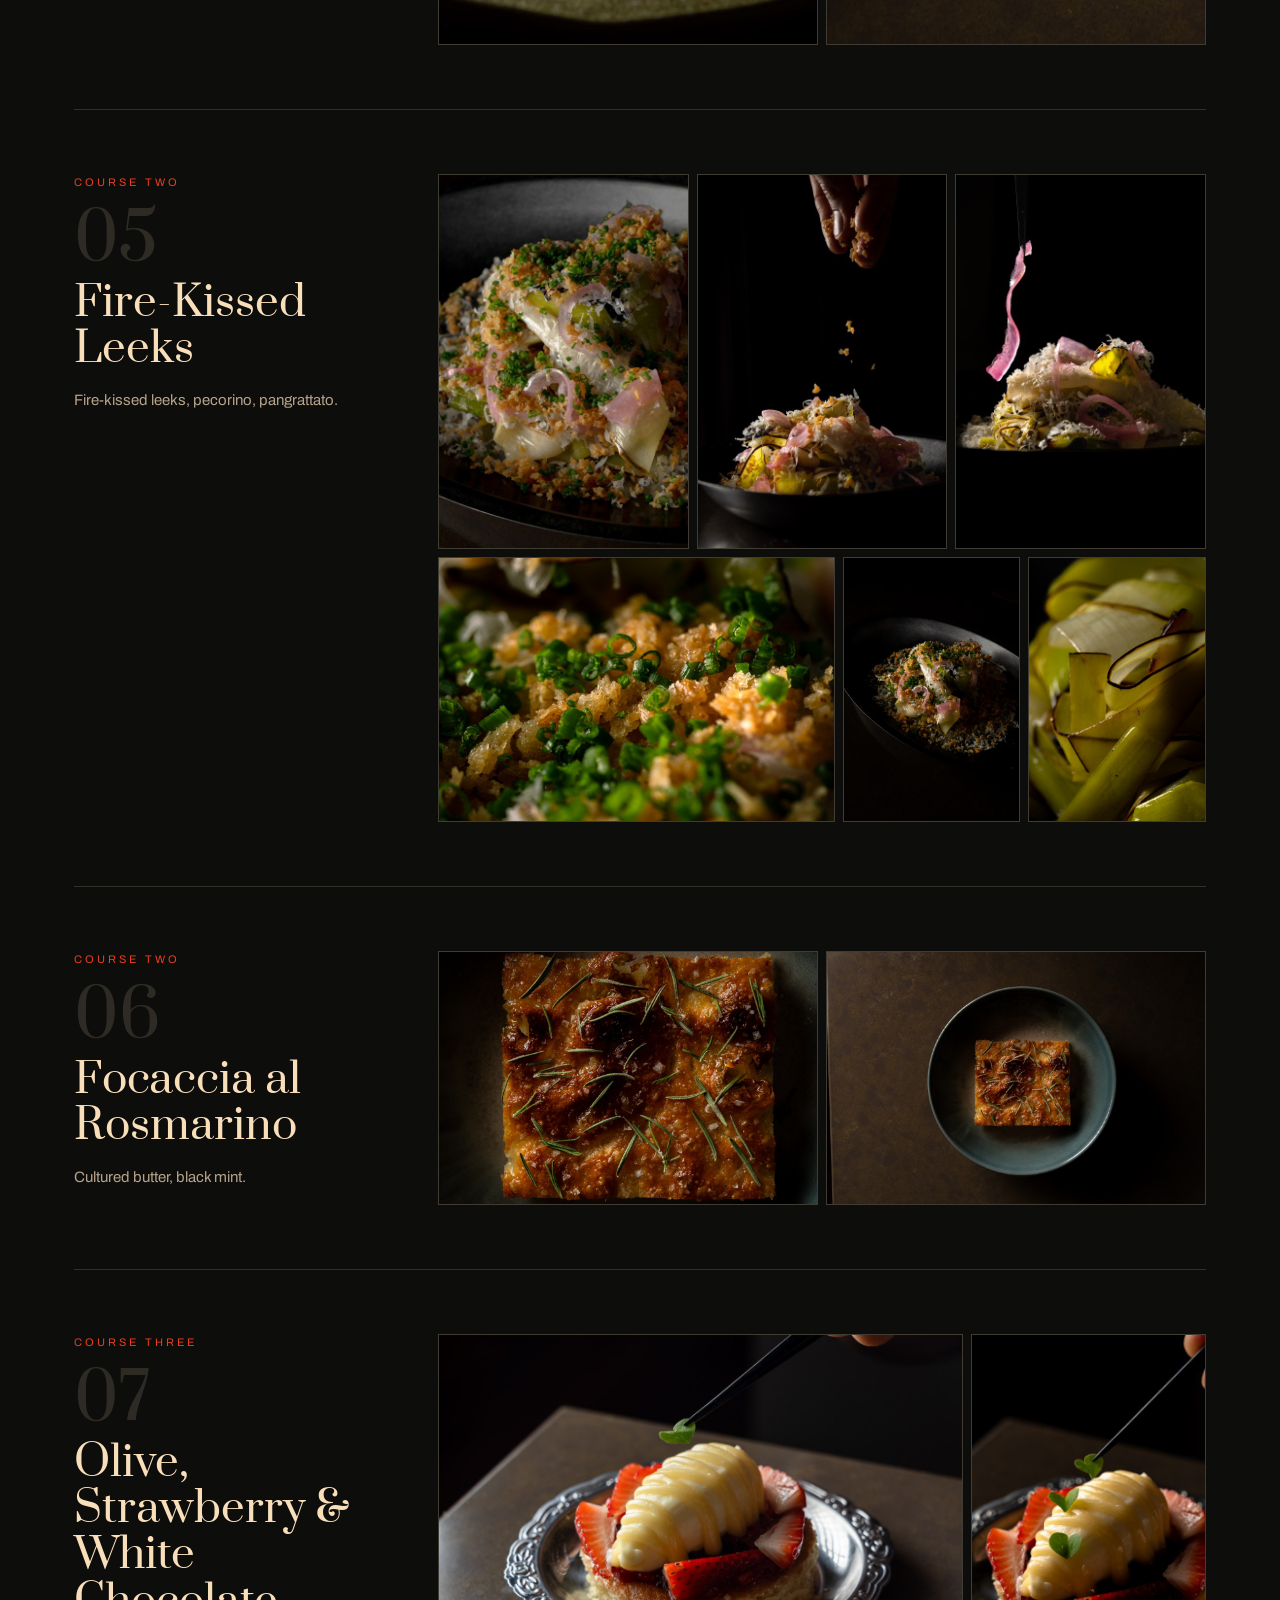
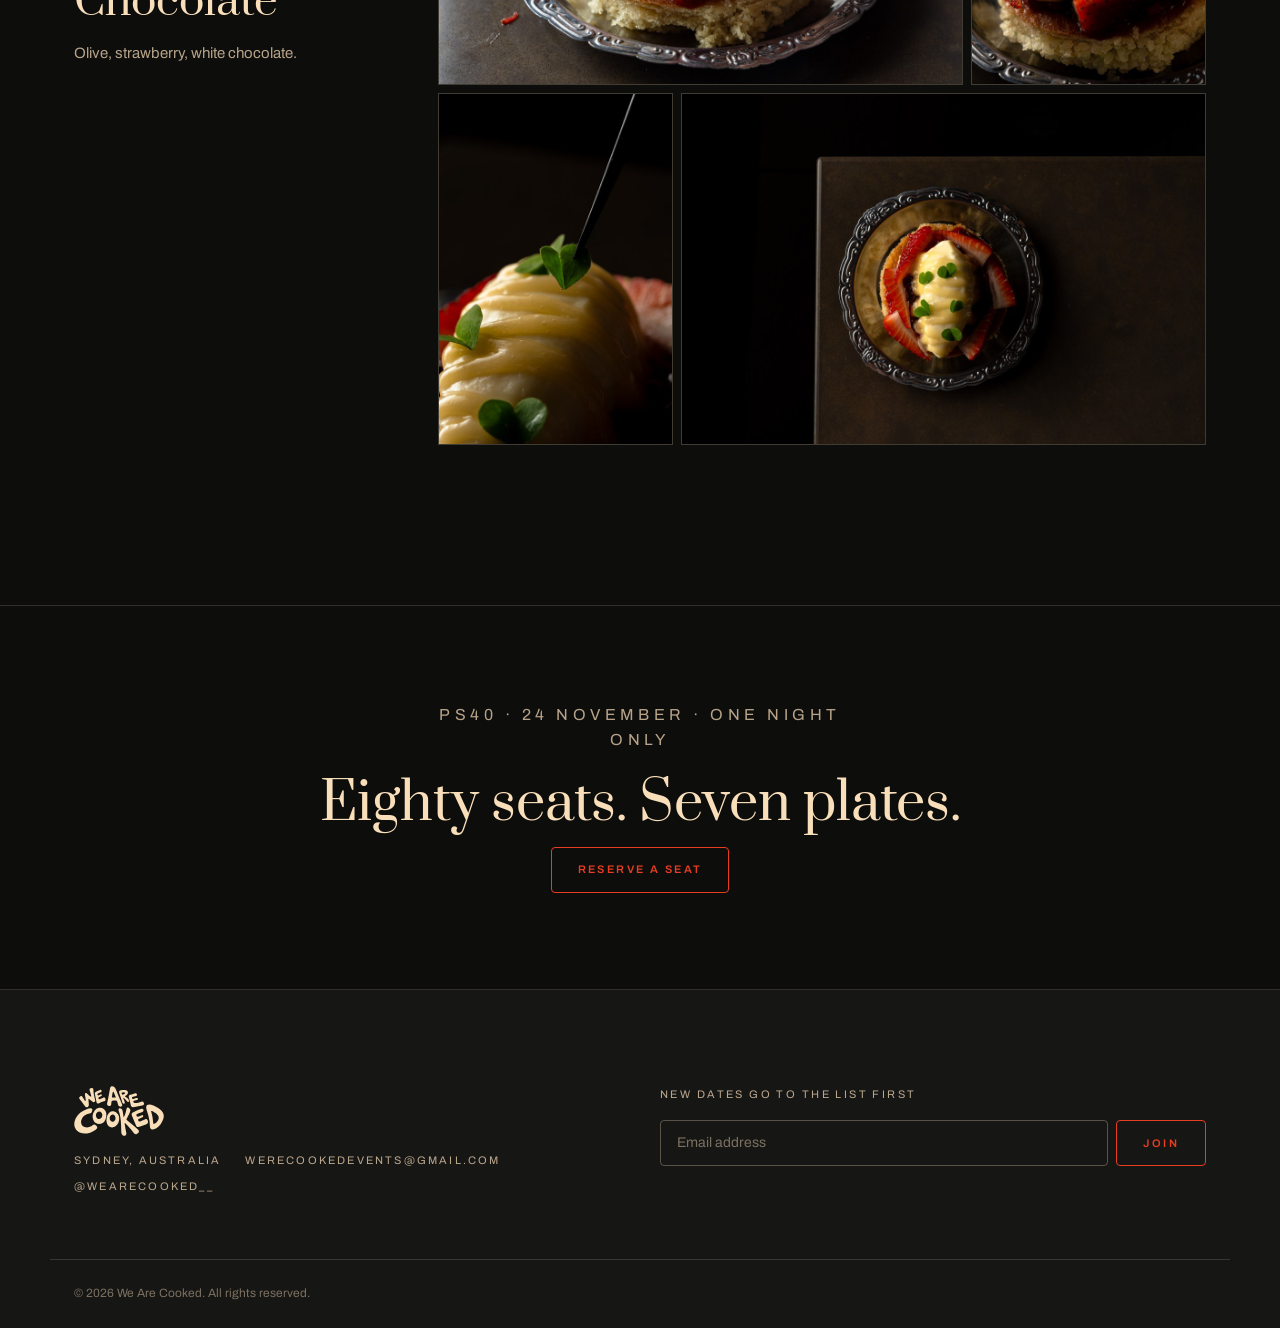
==== commit ceaef3d7: "Menu page: one chapter per dish with multiple photos in uncropped rows Replace the single-photo caro" ====
--- a/menu.html
+++ b/menu.html
@@ -93,59 +93,136 @@
     </header>
   </div>
 
-  <!-- ============ ON THE PASS ============ -->
-  <section class="section" id="pass">
+  <!-- ============ THE DISHES ============ -->
+  <section class="section dishes" id="pass">
     <div class="wrap">
-      <div class="pass-grid reveal">
-        <div class="pass-visual">
-          <div class="pass-frame" role="group" aria-roledescription="carousel" aria-label="Featured dishes">
-            <div class="image-slot" data-dish-slot>
-              <span>Dish photography<br>drop image here</span>
-            </div>
-          </div>
-        </div>
-
-        <div class="pass-copy">
-          <p data-dish-course class="dish-course">&nbsp;</p>
-          <div data-dish-name class="dish-name">&nbsp;</div>
-          <p data-dish-desc class="dish-desc">&nbsp;</p>
-
-          <div class="pass-dots" data-dish-dots role="tablist" aria-label="Choose a dish"></div>
-          <p class="pass-note">PS40 &middot; 24 November &middot; One night only</p>
-          <a href="takeovers.html#seatings" class="btn btn-primary pass-cta">Reserve a seat</a>
-        </div>
-      </div>
+      <article class="dish-chapter reveal" id="dish-sisig">
+        <div class="dish-chapter-copy">
+          <p class="dish-course">Course one · Canapés</p>
+          <span class="dish-num" aria-hidden="true">01</span>
+          <h2>Pork &amp; Liver Sisig</h2>
+          <p class="dish-chapter-desc">Pork, liver, kumquat.</p>
+        </div>
+        <div class="dish-photos">
+          <div class="dish-row">
+            <figure class="dish-photo" style="--ar:1.332"><img src="assets/img/dishes/sisig-1.jpg" alt="Pork and liver sisig piled in a prawn cracker, topped with spring onion" loading="lazy" width="1023" height="768"></figure>
+            <figure class="dish-photo" style="--ar:0.75"><img src="assets/img/dishes/sisig-2.jpg" alt="Sisig in a prawn cracker on the corner of a dark bench" loading="lazy" width="576" height="768"></figure>
+          </div>
+          <div class="dish-row">
+            <figure class="dish-photo" style="--ar:0.75"><img src="assets/img/dishes/sisig-3.jpg" alt="Crisp pork skin and sisig, spring onion curls" loading="lazy" width="576" height="768"></figure>
+            <figure class="dish-photo" style="--ar:1.5"><img src="assets/img/dishes/sisig-4.jpg" alt="The sisig on a stoneware plate, on a dark bench" loading="lazy" width="1152" height="768"></figure>
+          </div>
+        </div>
+      </article>
+      <article class="dish-chapter reveal" id="dish-angelfish">
+        <div class="dish-chapter-copy">
+          <p class="dish-course">Course one · Canapés</p>
+          <span class="dish-num" aria-hidden="true">02</span>
+          <h2>Coconut-Cured Angelfish</h2>
+          <p class="dish-chapter-desc">Angelfish, coconut.</p>
+        </div>
+        <div class="dish-photos">
+          <div class="dish-row">
+            <figure class="dish-photo" style="--ar:1.779"><img src="assets/img/dishes/angelfish-1.jpg" alt="Coconut-cured angelfish with green sauce, chilli oil, herbs and pickled onion" loading="lazy" width="1366" height="768"></figure>
+          </div>
+        </div>
+      </article>
+      <article class="dish-chapter reveal" id="dish-tart">
+        <div class="dish-chapter-copy">
+          <p class="dish-course">Course one · Canapés</p>
+          <span class="dish-num" aria-hidden="true">03</span>
+          <h2>Garden Tomato Tart</h2>
+          <p class="dish-chapter-desc">Garden tomato.</p>
+        </div>
+        <div class="dish-photos">
+          <div class="dish-row">
+            <figure class="dish-photo" style="--ar:0.751"><img src="assets/img/dishes/tart-1.jpg" alt="Garden tomato tart on a silver plate" loading="lazy" width="577" height="768"></figure>
+            <figure class="dish-photo" style="--ar:1.332"><img src="assets/img/dishes/tart-2.jpg" alt="The tart from above on a timber table" loading="lazy" width="1023" height="768"></figure>
+            <figure class="dish-photo" style="--ar:0.75"><img src="assets/img/dishes/tart-3.jpg" alt="Heirloom tomatoes and thyme in a fluted pastry case" loading="lazy" width="576" height="768"></figure>
+          </div>
+        </div>
+      </article>
+      <article class="dish-chapter reveal" id="dish-chicken">
+        <div class="dish-chapter-copy">
+          <p class="dish-course">Course two</p>
+          <span class="dish-num" aria-hidden="true">04</span>
+          <h2>Pan-Seared Chicken</h2>
+          <p class="dish-chapter-desc">Pan-seared chicken, duck fat jus, charred leek oil.</p>
+        </div>
+        <div class="dish-photos">
+          <div class="dish-row">
+            <figure class="dish-photo" style="--ar:0.667"><img src="assets/img/dishes/chicken-1.jpg" alt="Sliced pan-seared chicken with a chive-topped charred onion" loading="lazy" width="512" height="768"></figure>
+            <figure class="dish-photo" style="--ar:0.667"><img src="assets/img/dishes/chicken-2.jpg" alt="Chicken kissed by flame" loading="lazy" width="512" height="768"></figure>
+            <figure class="dish-photo" style="--ar:0.667"><img src="assets/img/dishes/chicken-3.jpg" alt="Charred onion crowned with chives" loading="lazy" width="512" height="768"></figure>
+          </div>
+          <div class="dish-row">
+            <figure class="dish-photo" style="--ar:0.667"><img src="assets/img/dishes/chicken-4.jpg" alt="Flame and sliced chicken on a stoneware plate" loading="lazy" width="512" height="768"></figure>
+            <figure class="dish-photo" style="--ar:0.667"><img src="assets/img/dishes/chicken-5.jpg" alt="The finished plate on the pass" loading="lazy" width="512" height="768"></figure>
+          </div>
+        </div>
+      </article>
+      <article class="dish-chapter reveal" id="dish-leeks">
+        <div class="dish-chapter-copy">
+          <p class="dish-course">Course two</p>
+          <span class="dish-num" aria-hidden="true">05</span>
+          <h2>Fire-Kissed Leeks</h2>
+          <p class="dish-chapter-desc">Fire-kissed leeks, pecorino, pangrattato.</p>
+        </div>
+        <div class="dish-photos">
+          <div class="dish-row">
+            <figure class="dish-photo" style="--ar:0.667"><img src="assets/img/dishes/leeks-1.jpg" alt="Fire-kissed leeks with pecorino and pangrattato" loading="lazy" width="512" height="768"></figure>
+            <figure class="dish-photo" style="--ar:0.667"><img src="assets/img/dishes/leeks-2.jpg" alt="A hand scattering pangrattato over the leeks" loading="lazy" width="512" height="768"></figure>
+            <figure class="dish-photo" style="--ar:0.667"><img src="assets/img/dishes/leeks-3.jpg" alt="A pickled shallot ribbon lifted over the plate" loading="lazy" width="512" height="768"></figure>
+          </div>
+          <div class="dish-row">
+            <figure class="dish-photo" style="--ar:1.5"><img src="assets/img/dishes/leeks-4.jpg" alt="Pangrattato and spring onion, close up" loading="lazy" width="1152" height="768"></figure>
+            <figure class="dish-photo" style="--ar:0.667"><img src="assets/img/dishes/leeks-5.jpg" alt="The plate on a dark bowl" loading="lazy" width="512" height="768"></figure>
+            <figure class="dish-photo" style="--ar:0.667"><img src="assets/img/dishes/leeks-6.jpg" alt="Charred leek layers" loading="lazy" width="512" height="768"></figure>
+          </div>
+        </div>
+      </article>
+      <article class="dish-chapter reveal" id="dish-focaccia">
+        <div class="dish-chapter-copy">
+          <p class="dish-course">Course two</p>
+          <span class="dish-num" aria-hidden="true">06</span>
+          <h2>Focaccia al Rosmarino</h2>
+          <p class="dish-chapter-desc">Cultured butter, black mint.</p>
+        </div>
+        <div class="dish-photos">
+          <div class="dish-row">
+            <figure class="dish-photo" style="--ar:1.5"><img src="assets/img/dishes/focaccia-1.jpg" alt="Rosemary focaccia, golden and blistered" loading="lazy" width="1152" height="768"></figure>
+            <figure class="dish-photo" style="--ar:1.5"><img src="assets/img/dishes/focaccia-2.jpg" alt="Focaccia in a slate-blue bowl, from above" loading="lazy" width="1152" height="768"></figure>
+          </div>
+        </div>
+      </article>
+      <article class="dish-chapter reveal" id="dish-dessert">
+        <div class="dish-chapter-copy">
+          <p class="dish-course">Course three</p>
+          <span class="dish-num" aria-hidden="true">07</span>
+          <h2>Olive, Strawberry &amp; White Chocolate</h2>
+          <p class="dish-chapter-desc">Olive, strawberry, white chocolate.</p>
+        </div>
+        <div class="dish-photos">
+          <div class="dish-row">
+            <figure class="dish-photo" style="--ar:1.5"><img src="assets/img/dishes/dessert-1.jpg" alt="Tweezers placing a sorrel leaf on the dessert" loading="lazy" width="1152" height="768"></figure>
+            <figure class="dish-photo" style="--ar:0.667"><img src="assets/img/dishes/dessert-2.jpg" alt="Olive quenelle over strawberry and sponge" loading="lazy" width="512" height="768"></figure>
+          </div>
+          <div class="dish-row">
+            <figure class="dish-photo" style="--ar:0.667"><img src="assets/img/dishes/dessert-3.jpg" alt="Sorrel leaf on a glazed olive quenelle" loading="lazy" width="512" height="768"></figure>
+            <figure class="dish-photo" style="--ar:1.5"><img src="assets/img/dishes/dessert-4.jpg" alt="The dessert from above" loading="lazy" width="1152" height="768"></figure>
+          </div>
+        </div>
+      </article>
     </div>
   </section>
 
-  <!-- ============ GALLERY ============ -->
-  <section class="section section-alt" id="gallery">
+  <!-- ============ CTA ============ -->
+  <section class="section section-cta dishes-cta" id="reserve-cta">
     <div class="wrap">
-      <div class="section-head reveal">
-        <div>
-          <p class="eyebrow">Gallery</p>
-          <h2>From the pass</h2>
-        </div>
-      </div>
-      <div class="gallery-grid">
-        <figure class="gallery-item"><img src="assets/img/gallery/sisig-table.jpg" alt="Pork and liver sisig on a prawn cracker, on a dark bench" loading="lazy"></figure>
-        <figure class="gallery-item"><img src="assets/img/gallery/sisig-close.jpg" alt="Close-up of pork and liver sisig with spring onion" loading="lazy"></figure>
-        <figure class="gallery-item"><img src="assets/img/gallery/chicken-flame.jpg" alt="Chicken being kissed by flame on a stoneware plate" loading="lazy"></figure>
-        <figure class="gallery-item"><img src="assets/img/gallery/chicken-plate.jpg" alt="Sliced pan-seared chicken with a chive-topped charred onion" loading="lazy"></figure>
-        <figure class="gallery-item"><img src="assets/img/gallery/onion-chives.jpg" alt="Charred onion crowned with chives" loading="lazy"></figure>
-        <figure class="gallery-item"><img src="assets/img/gallery/leeks-pangrattato.jpg" alt="A hand scattering pangrattato over fire-kissed leeks" loading="lazy"></figure>
-        <figure class="gallery-item"><img src="assets/img/gallery/leeks-pickle.jpg" alt="A pickled shallot ribbon lifted over the leeks with tweezers" loading="lazy"></figure>
-        <figure class="gallery-item"><img src="assets/img/gallery/leeks-plate.jpg" alt="Fire-kissed leeks with pangrattato on a dark plate" loading="lazy"></figure>
-        <figure class="gallery-item"><img src="assets/img/gallery/leeks-raw.jpg" alt="Charred leek layers, close up" loading="lazy"></figure>
-        <figure class="gallery-item"><img src="assets/img/gallery/tart-close.jpg" alt="Garden tomato tart on a silver plate, close up" loading="lazy"></figure>
-        <figure class="gallery-item"><img src="assets/img/gallery/tart-overhead.jpg" alt="Garden tomato tart from above on a timber table" loading="lazy"></figure>
-        <figure class="gallery-item"><img src="assets/img/gallery/focaccia-top.jpg" alt="Rosemary focaccia, golden and blistered" loading="lazy"></figure>
-        <figure class="gallery-item"><img src="assets/img/gallery/dessert-tweezers.jpg" alt="Tweezers placing a sorrel leaf on the olive and strawberry dessert" loading="lazy"></figure>
-        <figure class="gallery-item"><img src="assets/img/gallery/dessert-close.jpg" alt="Sorrel leaf on a glazed olive quenelle" loading="lazy"></figure>
-        <figure class="gallery-item"><img src="assets/img/gallery/dessert-overhead.jpg" alt="Olive, strawberry and white chocolate dessert from above" loading="lazy"></figure>
-        <figure class="gallery-item"><img src="assets/img/gallery/onion-char.jpg" alt="Cross-section of a charred onion" loading="lazy"></figure>
-        <figure class="gallery-item"><img src="assets/img/gallery/mains-trio.jpg" alt="The three mains laid out on the pass" loading="lazy"></figure>
-        <figure class="gallery-item"><img src="assets/img/gallery/angelfish.jpg" alt="Coconut-cured angelfish with herbs and pickled onion" loading="lazy"></figure>
+      <div class="reveal">
+        <p class="eyebrow">PS40 &middot; 24 November &middot; One night only</p>
+        <h2>Eighty seats. Seven plates.</h2>
+        <a href="takeovers.html#seatings" class="btn btn-primary">Reserve a seat</a>
       </div>
     </div>
   </section>
--- a/assets/css/style.css
+++ b/assets/css/style.css
@@ -915,3 +915,31 @@
 .gallery-item:hover img { transform: scale(1.03); }
 @media (max-width: 860px) { .gallery-grid { column-count: 2; } }
 @media (max-width: 480px) { .gallery-grid { column-gap: 10px; } .gallery-item { margin-bottom: 10px; } }
+
+/* ==========================================================================
+   Menu page — one chapter per dish, justified photo rows (no cropping)
+   ========================================================================== */
+.dishes { padding-top: var(--space-4); }
+.dish-chapter {
+  display: grid; grid-template-columns: minmax(220px, 300px) minmax(0, 1fr); gap: var(--space-5);
+  padding: var(--space-5) 0; border-top: 1px solid var(--cream-faint); align-items: start;
+}
+.dish-chapter:first-child { border-top: 0; }
+.dish-chapter-copy { position: sticky; top: calc(var(--header-h) + var(--space-3)); }
+.dish-num { display: block; font-family: var(--font-display); font-size: 64px; line-height: 1; color: color-mix(in srgb, var(--cream) 14%, transparent); margin-bottom: var(--space-1); }
+.dish-chapter-copy h2 { font-size: clamp(28px, 3.4vw, 42px); line-height: 1.1; margin-bottom: var(--space-2); }
+.dish-chapter-desc { color: var(--cream-soft); font-size: 15px; line-height: 1.7; }
+.dish-photos { display: flex; flex-direction: column; gap: var(--space-1); }
+.dish-row { display: flex; gap: var(--space-1); }
+.dish-photo {
+  margin: 0; overflow: hidden; background: var(--ink-3); border: 1px solid var(--cream-faint);
+  flex: var(--ar) 1 0; min-width: 0; aspect-ratio: auto;
+}
+.dish-photo img { width: 100%; height: 100%; display: block; object-fit: cover; transition: transform .9s var(--ease); }
+.dish-photo:hover img { transform: scale(1.03); }
+@media (max-width: 860px) {
+  .dish-chapter { grid-template-columns: 1fr; gap: var(--space-3); padding: var(--space-4) 0; }
+  .dish-chapter-copy { position: static; }
+  .dish-num { font-size: 44px; }
+}
+@media (max-width: 480px) { .dish-photos, .dish-row { gap: 6px; } }
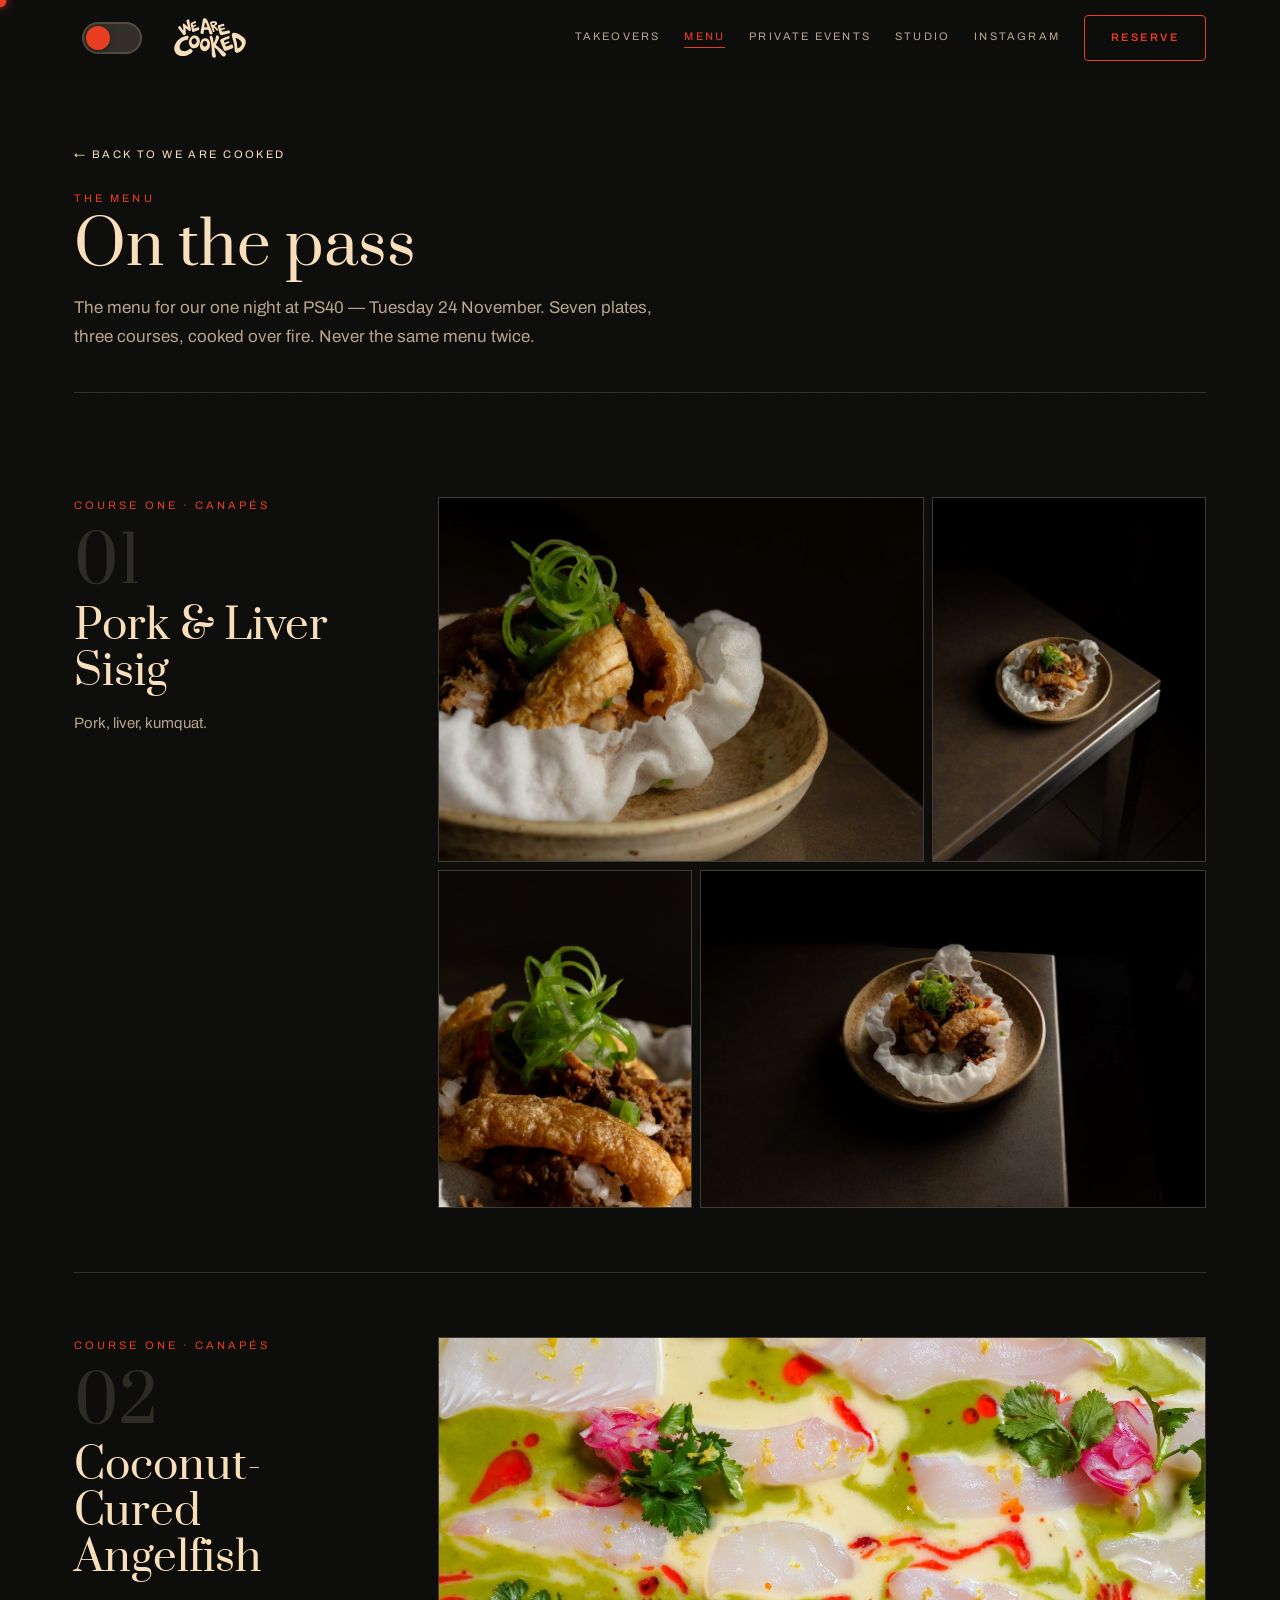
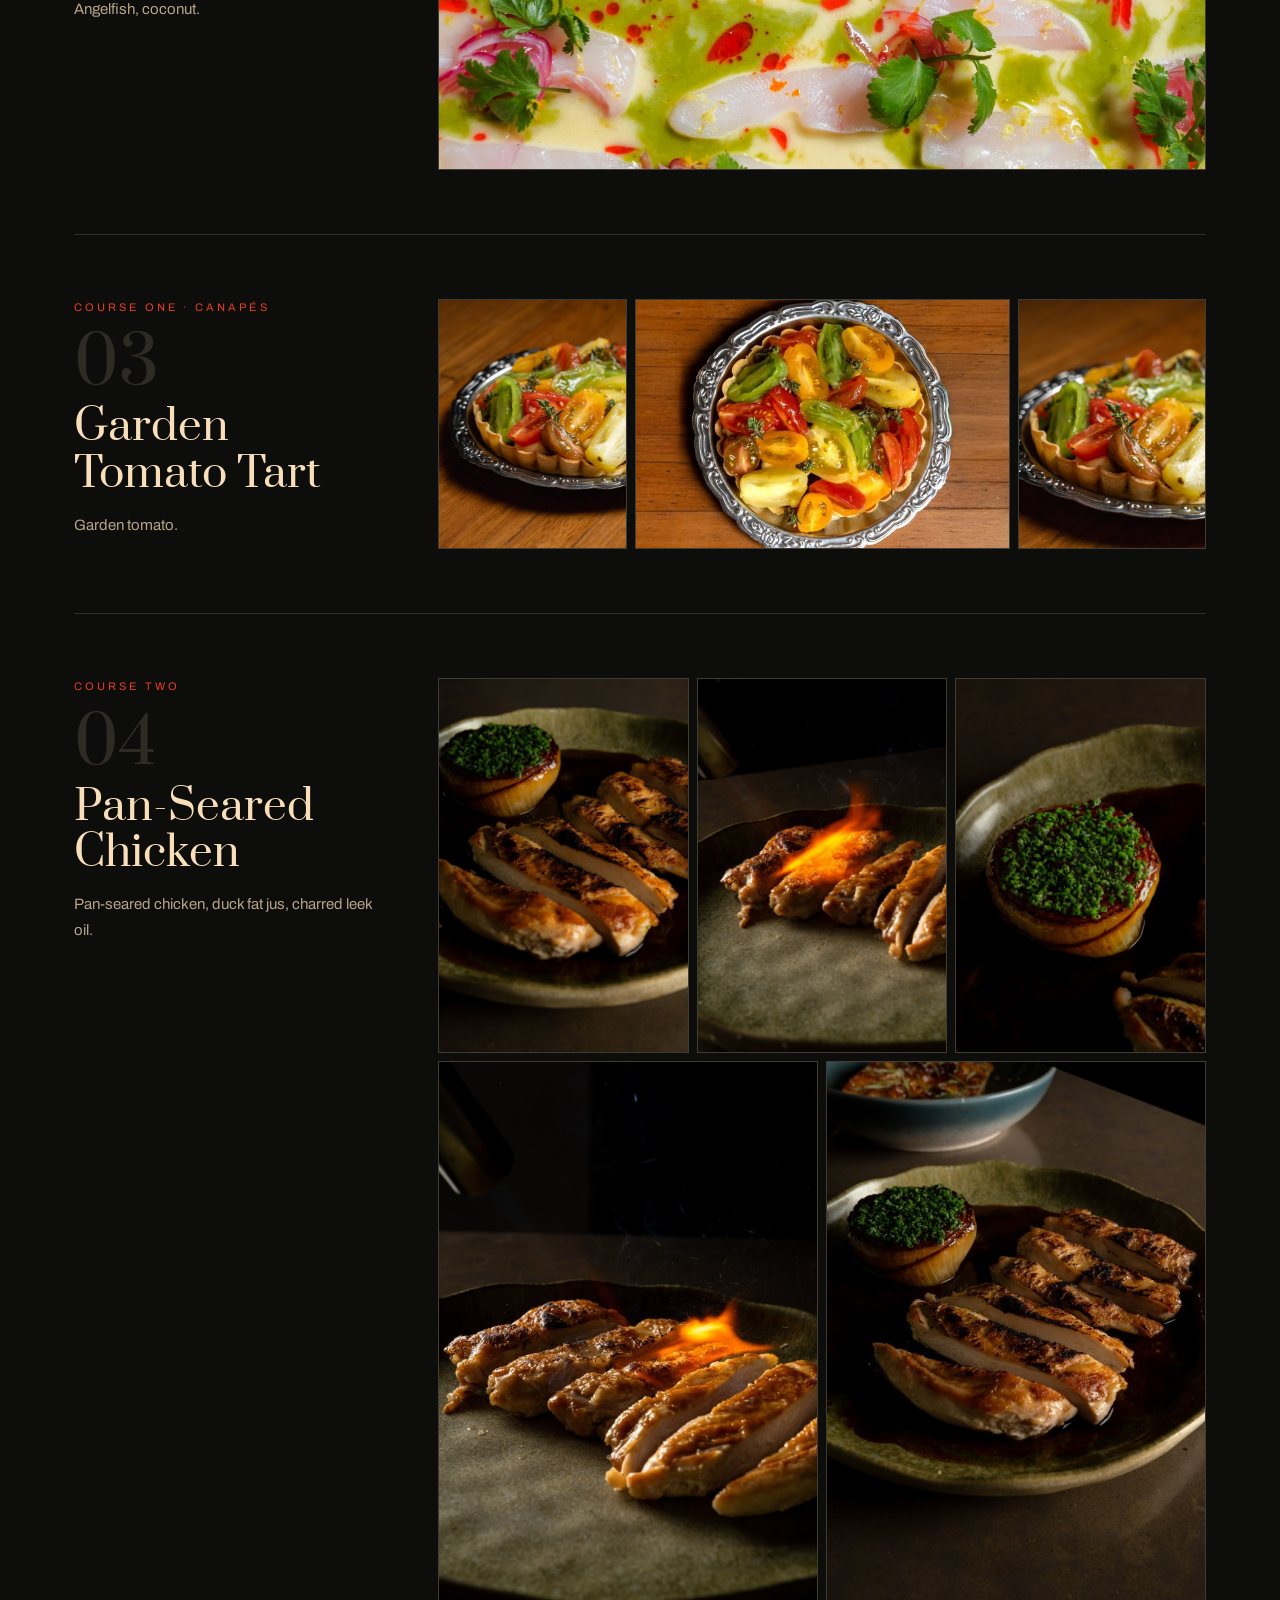
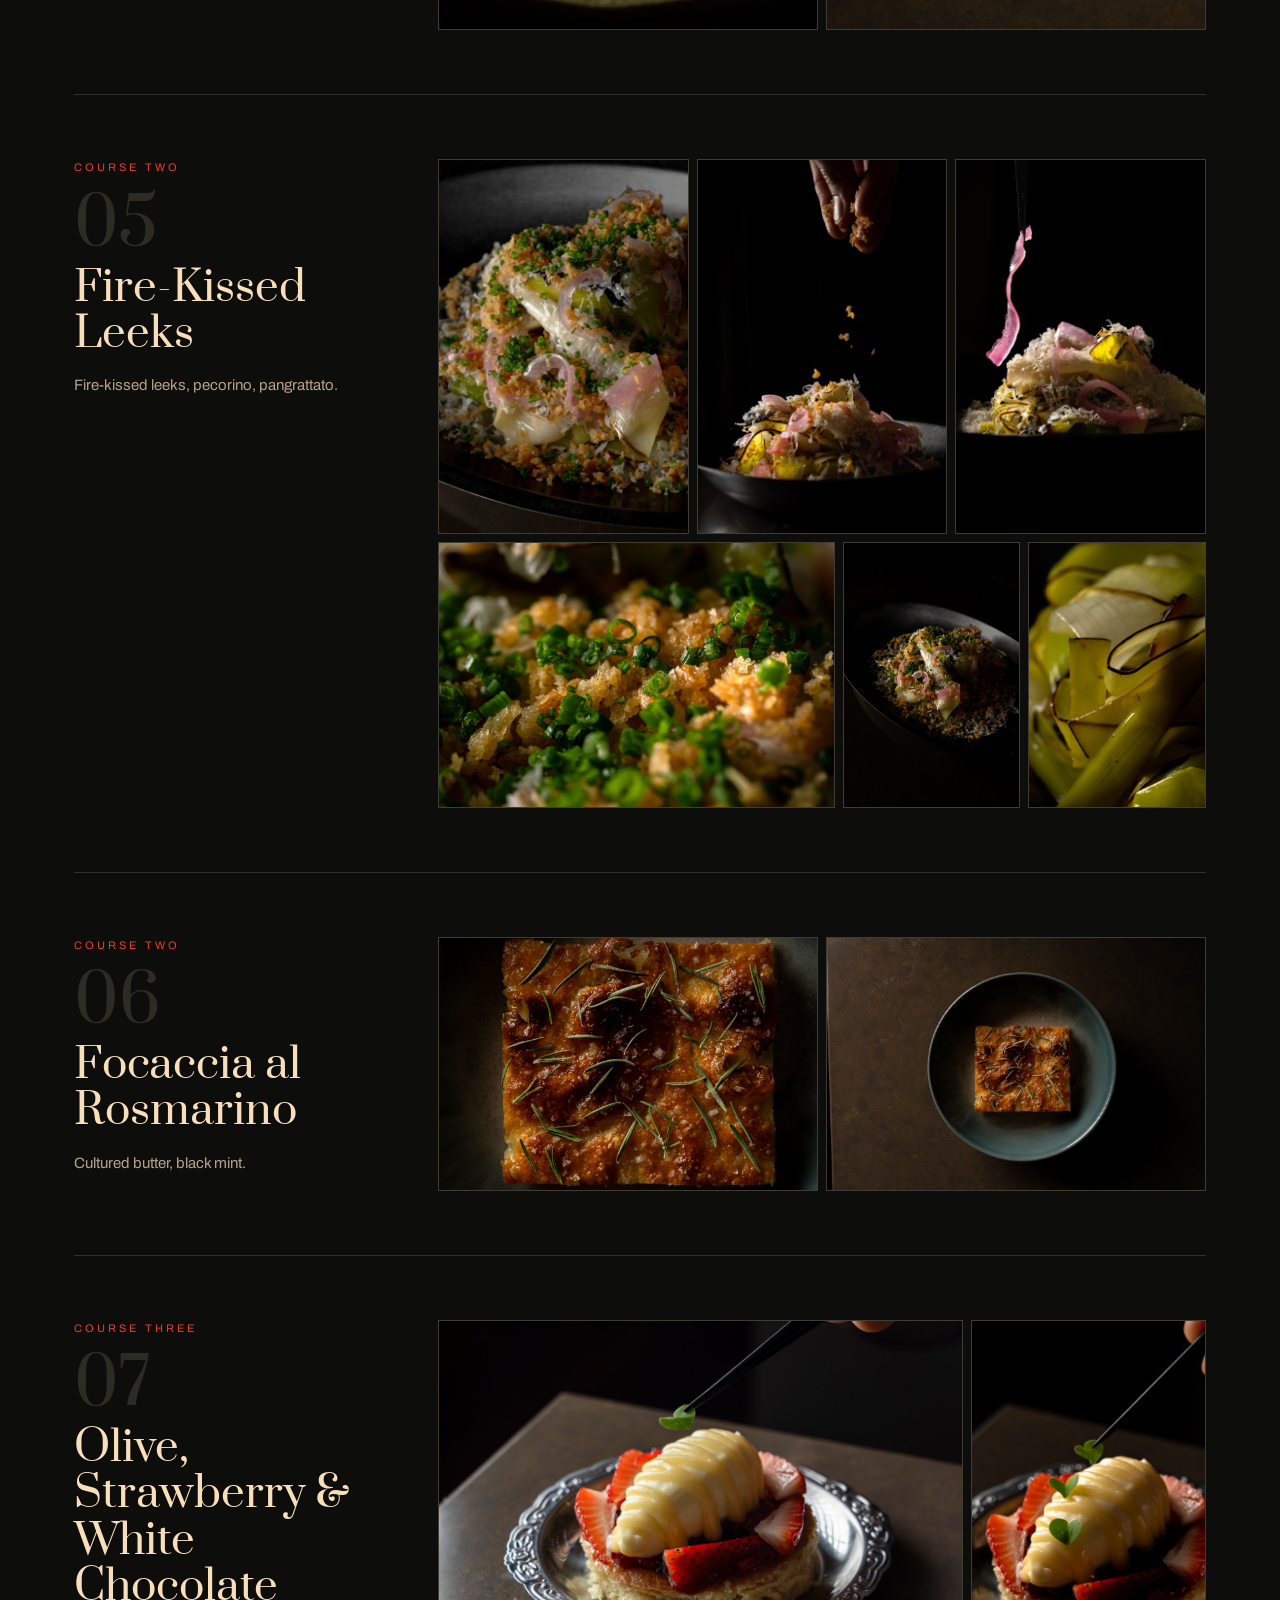
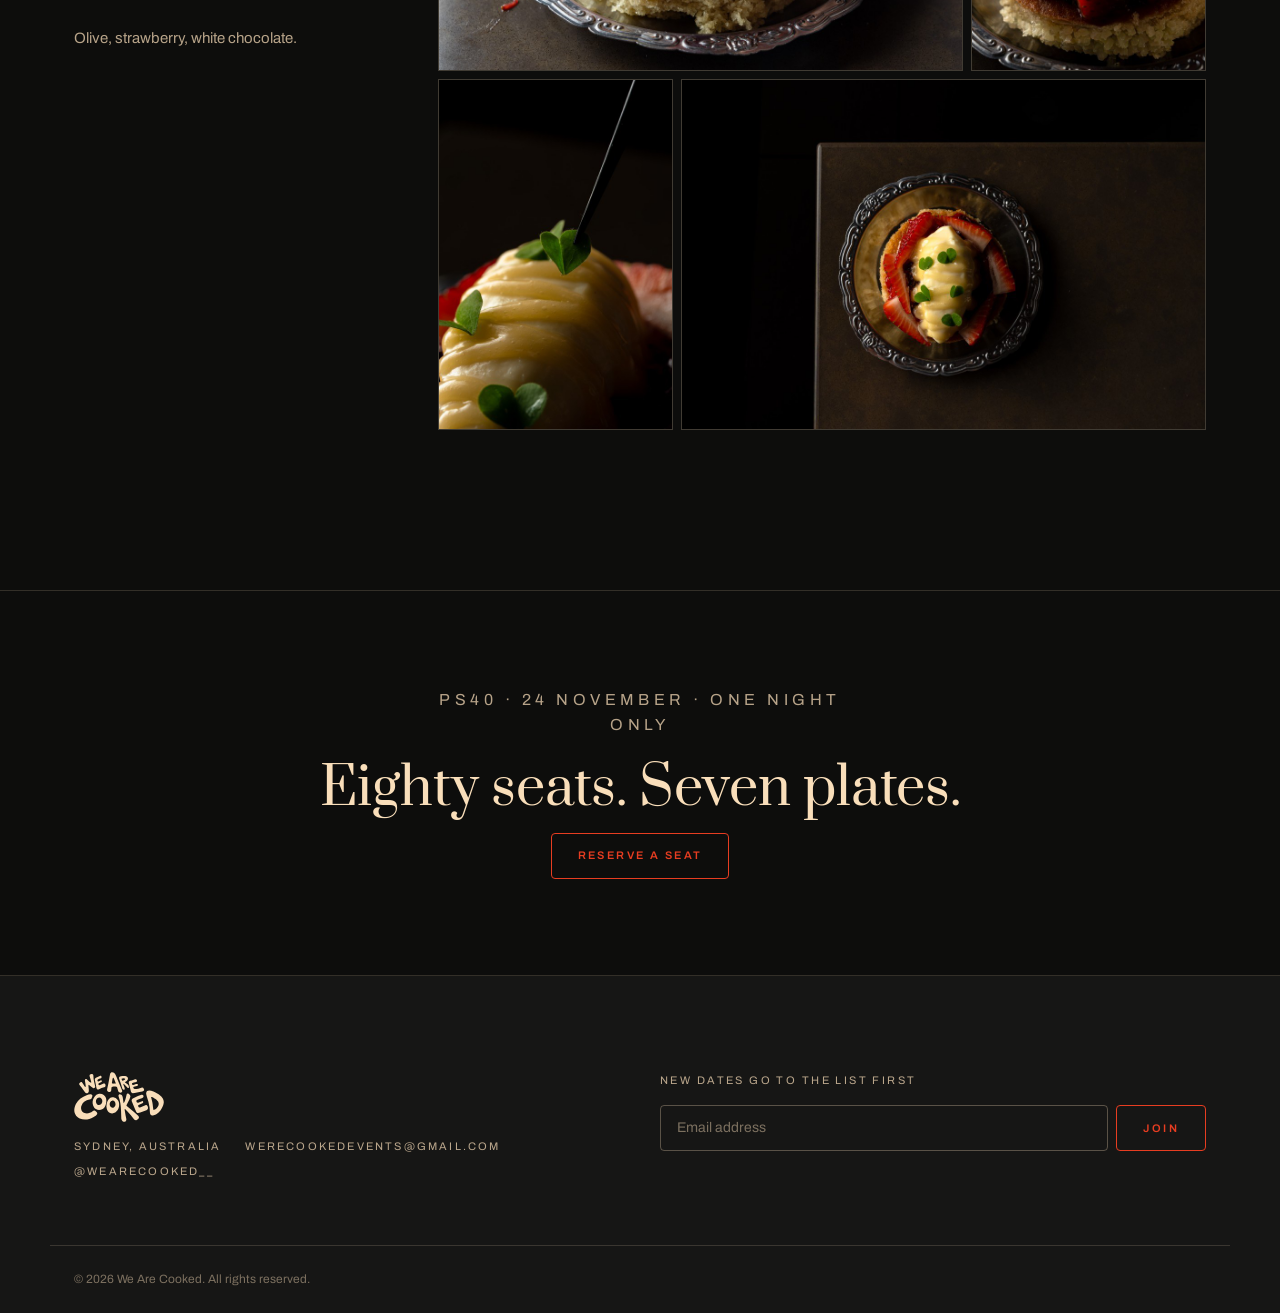
==== commit 9410c934: "Zoom in on the overhead tomato tart photo Co-Authored-By: Claude Sonnet 5.5 <noreply@anthropic.com> " ====
--- a/menu.html
+++ b/menu.html
@@ -137,7 +137,7 @@
         <div class="dish-photos">
           <div class="dish-row">
             <figure class="dish-photo" style="--ar:0.751"><img src="assets/img/dishes/tart-1.jpg" alt="Garden tomato tart on a silver plate" loading="lazy" width="577" height="768"></figure>
-            <figure class="dish-photo" style="--ar:1.332"><img src="assets/img/dishes/tart-2.jpg" alt="The tart from above on a timber table" loading="lazy" width="1023" height="768"></figure>
+            <figure class="dish-photo" style="--ar:1.5"><img src="assets/img/dishes/tart-2.jpg" alt="The tart from above on a timber table" loading="lazy" width="570" height="380"></figure>
             <figure class="dish-photo" style="--ar:0.75"><img src="assets/img/dishes/tart-3.jpg" alt="Heirloom tomatoes and thyme in a fluted pastry case" loading="lazy" width="576" height="768"></figure>
           </div>
         </div>
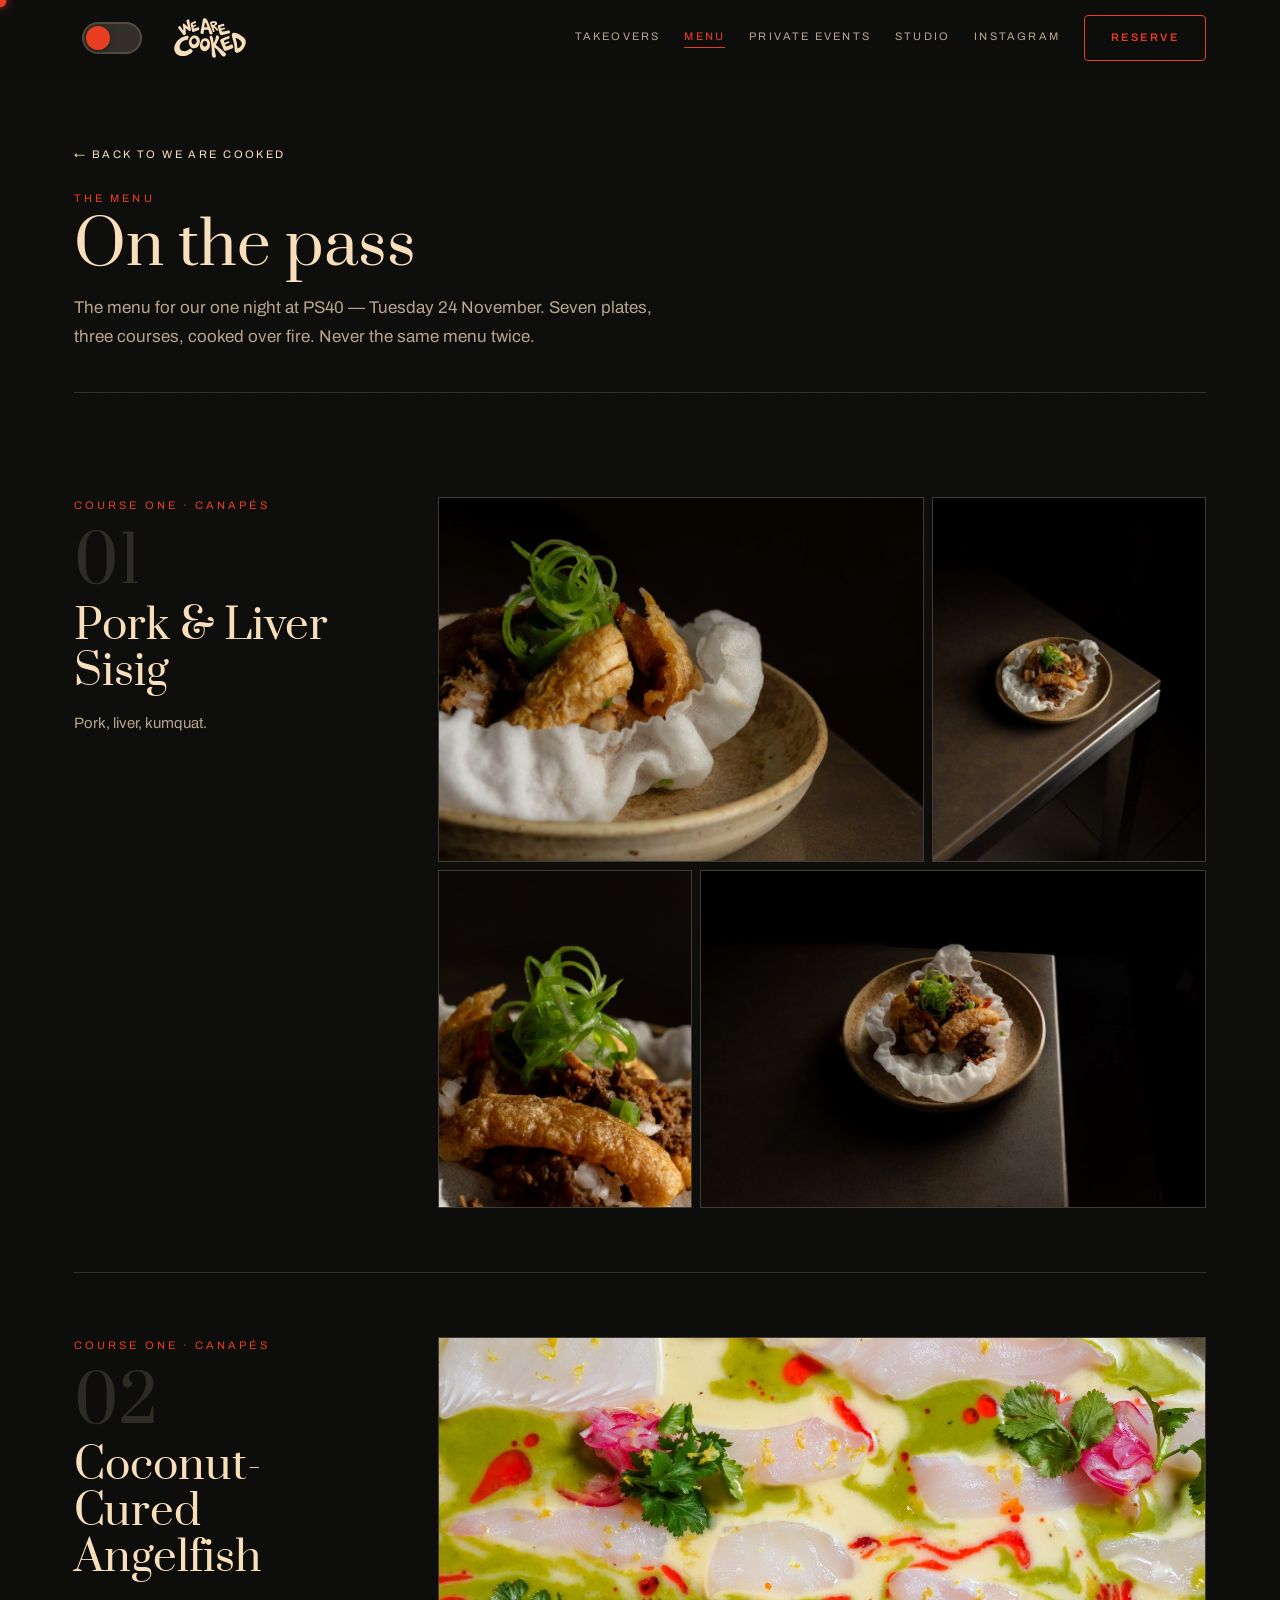
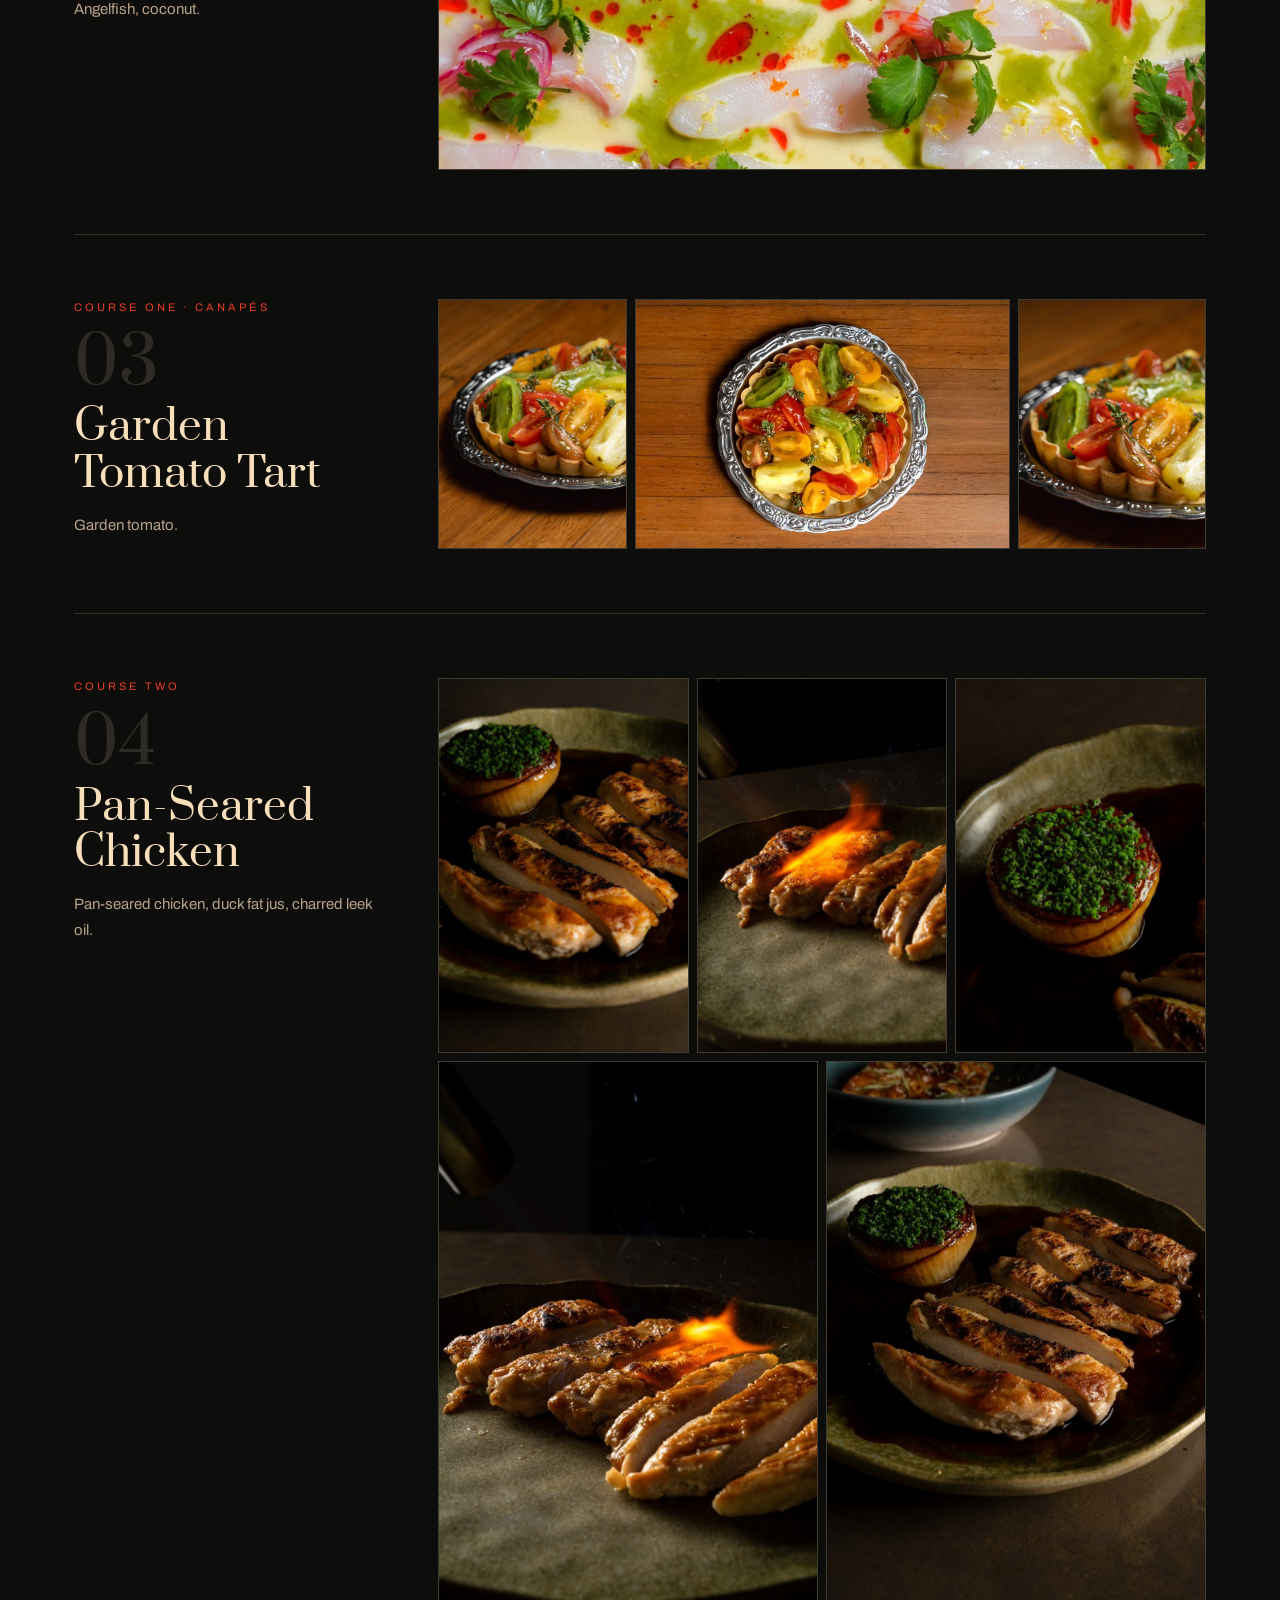
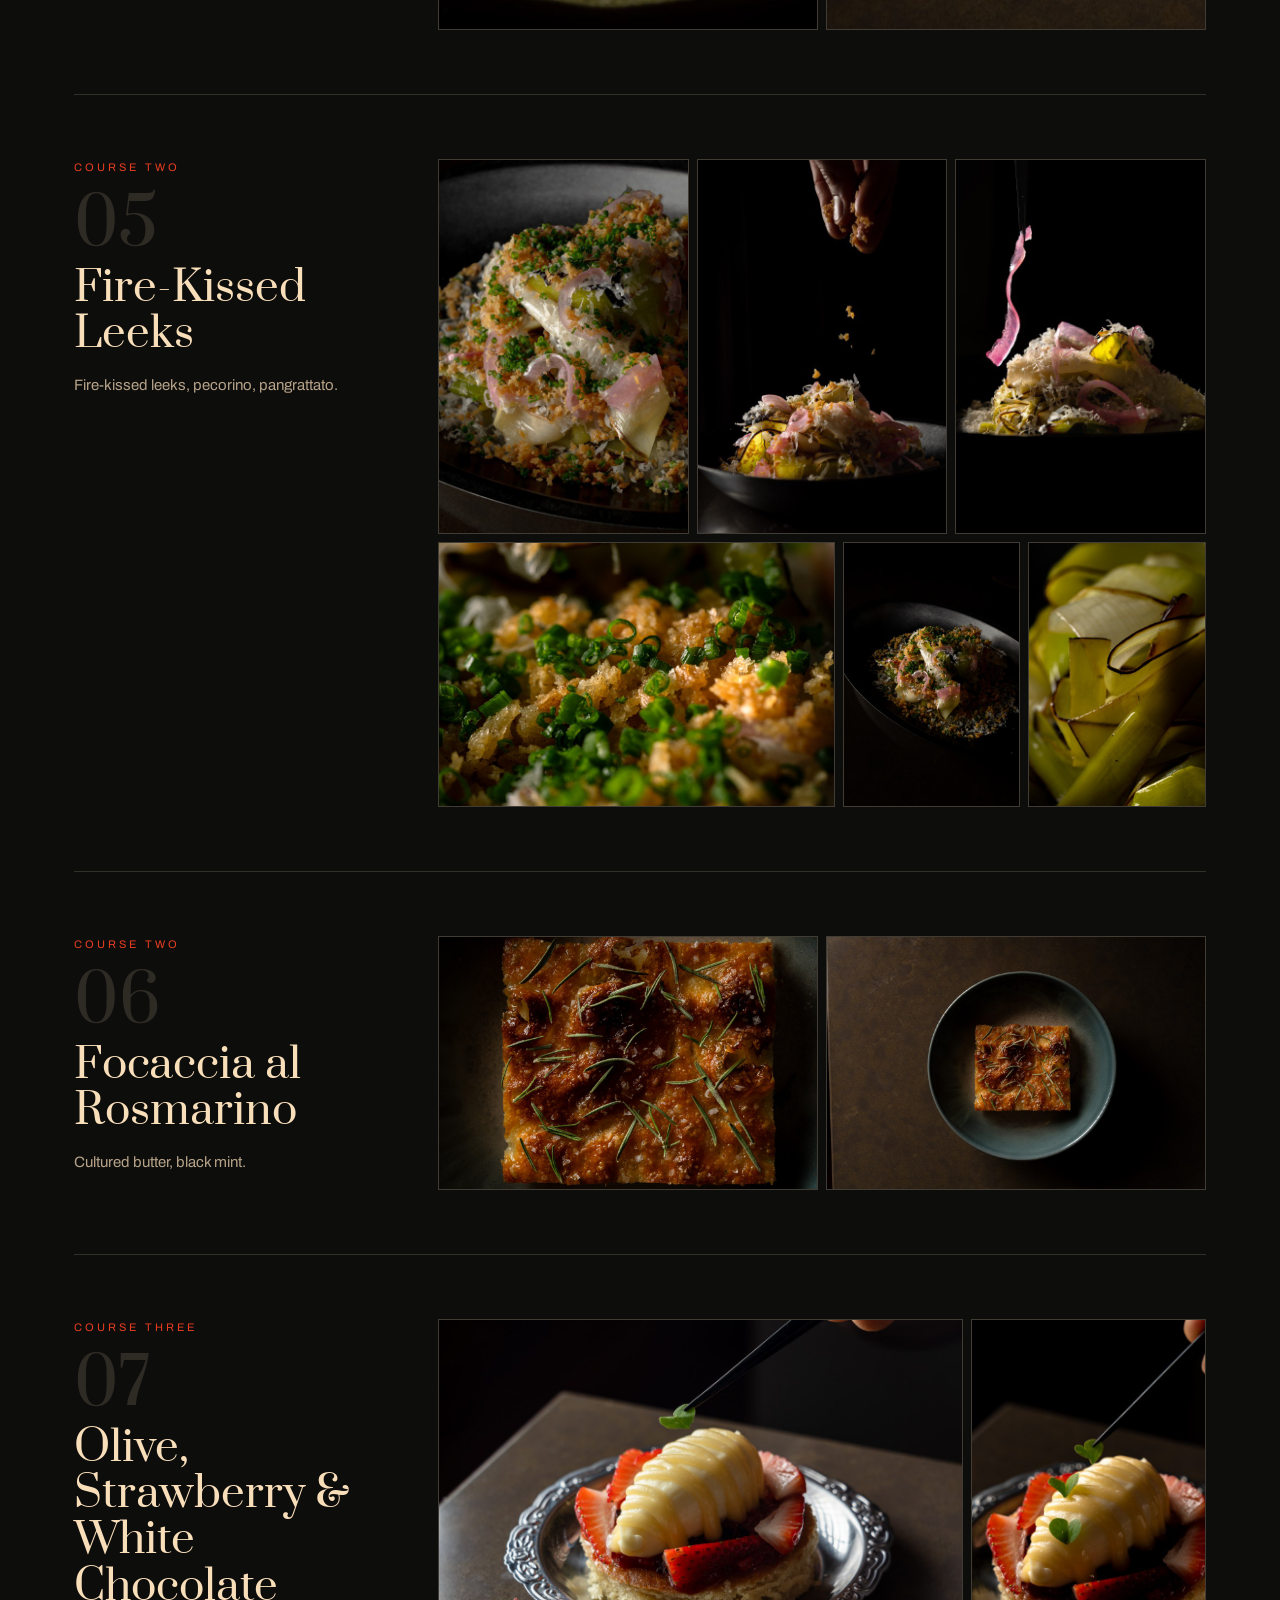
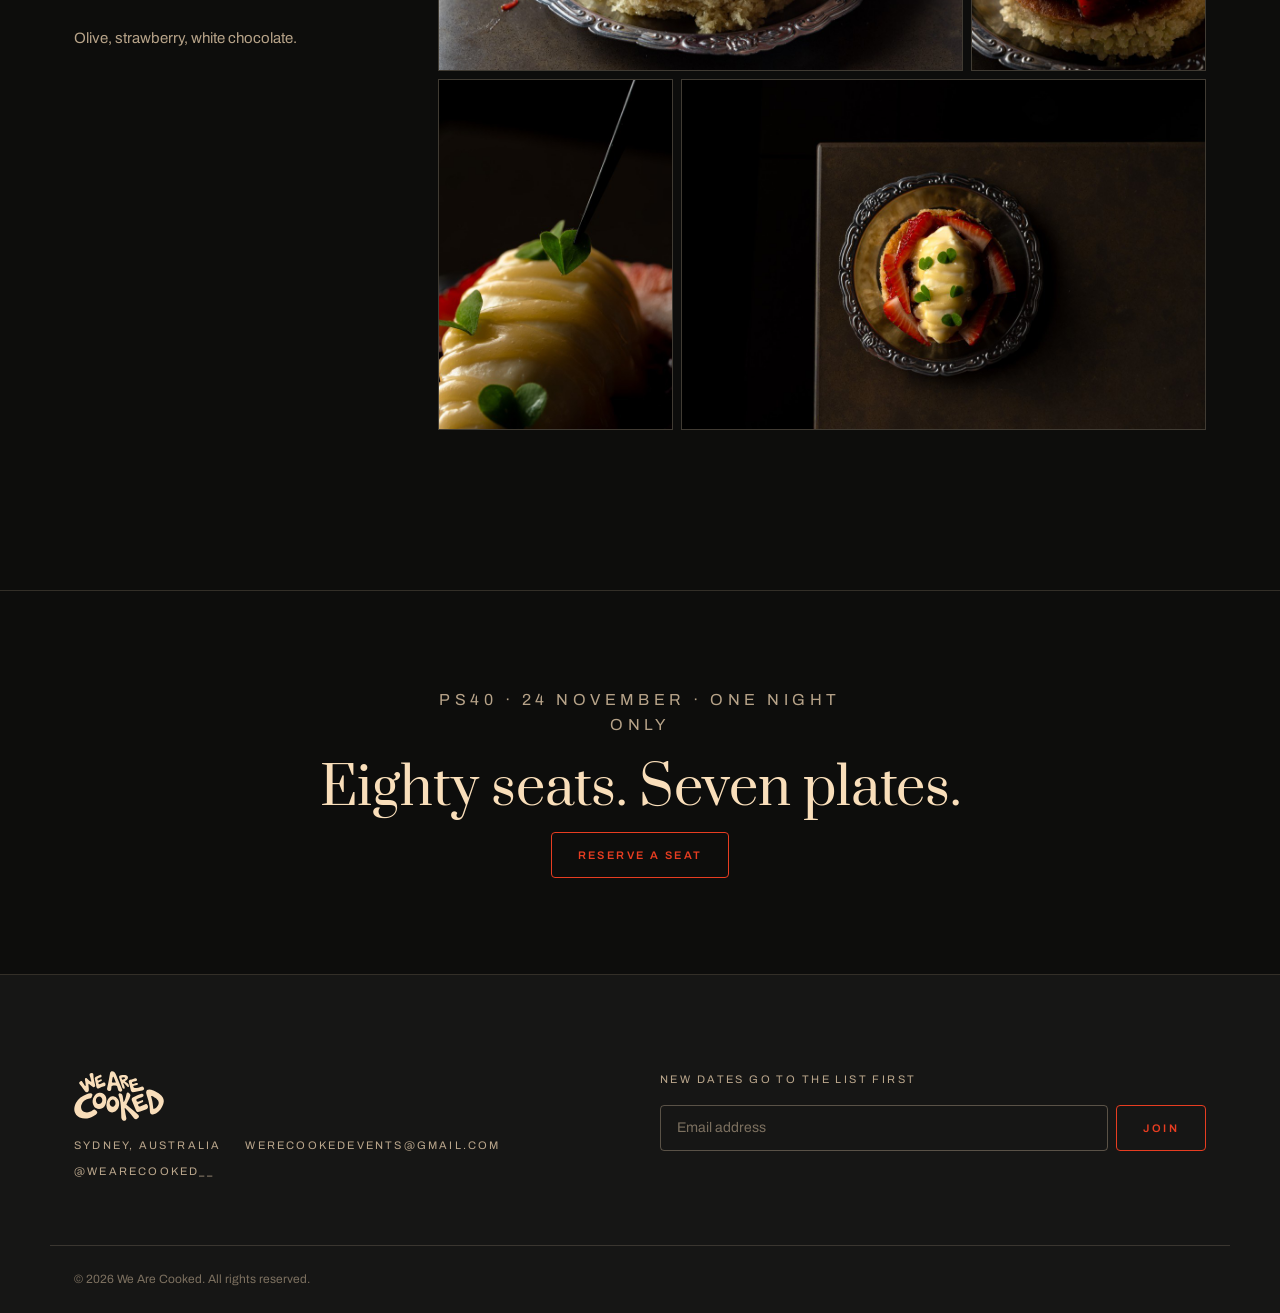
==== commit 65c61ec8: "Homepage: PS40 night as a full spectacle; zoom out tomato tart photo - Giant 24 November, live day c" ====
--- a/menu.html
+++ b/menu.html
@@ -137,7 +137,7 @@
         <div class="dish-photos">
           <div class="dish-row">
             <figure class="dish-photo" style="--ar:0.751"><img src="assets/img/dishes/tart-1.jpg" alt="Garden tomato tart on a silver plate" loading="lazy" width="577" height="768"></figure>
-            <figure class="dish-photo" style="--ar:1.5"><img src="assets/img/dishes/tart-2.jpg" alt="The tart from above on a timber table" loading="lazy" width="570" height="380"></figure>
+            <figure class="dish-photo" style="--ar:1.502"><img src="assets/img/dishes/tart-2.jpg" alt="The tart from above on a timber table" loading="lazy" width="700" height="466"></figure>
             <figure class="dish-photo" style="--ar:0.75"><img src="assets/img/dishes/tart-3.jpg" alt="Heirloom tomatoes and thyme in a fluted pastry case" loading="lazy" width="576" height="768"></figure>
           </div>
         </div>
--- a/assets/css/style.css
+++ b/assets/css/style.css
@@ -466,28 +466,6 @@
   .section { padding: var(--space-4) 0; }
   .section h2 { font-size: clamp(26px, 7.5vw, 32px); margin-bottom: var(--space-3); }
   .section-head { margin-bottom: var(--space-3); }
-}
-
-/* ==========================================================================
-   Featured takeover — homepage banner between hero and previews
-   ========================================================================== */
-.featured-takeover {
-  position: relative; overflow: hidden;
-  background: radial-gradient(70% 160% at 12% 50%, color-mix(in srgb, var(--ember) 24%, transparent), transparent 65%), var(--ink);
-  border-bottom: 1px solid var(--cream-faint);
-  padding: var(--space-5) 0;
-}
-.featured-takeover-inner {
-  display: flex; flex-wrap: wrap; align-items: center; justify-content: space-between; gap: var(--space-4);
-}
-.featured-dates { margin: var(--space-1) 0; }
-.featured-scarcity {
-  font-size: 12px; letter-spacing: .18em; text-transform: uppercase; color: var(--cream-soft);
-}
-@media (max-width: 640px) {
-  .featured-takeover { padding: var(--space-4) 0; }
-  .featured-takeover-inner { flex-direction: column; align-items: flex-start; }
-  .featured-takeover-inner .btn { width: 100%; }
 }
 
 /* ==========================================================================
@@ -872,23 +850,6 @@
 .night-section { background: radial-gradient(80% 60% at 50% 0%, color-mix(in srgb, var(--ember) 12%, transparent), transparent 70%), var(--ink-2); scroll-margin-top: var(--header-h); }
 .ticket-dates { letter-spacing: -.01em; }
 
-/* Homepage banner */
-.featured-takeover-inner { flex-wrap: nowrap; align-items: stretch; gap: var(--space-5); }
-.featured-copy { display: flex; flex-direction: column; align-items: flex-start; gap: var(--space-1); }
-.featured-copy .featured-cta { margin-top: var(--space-3); }
-.featured-dates { font-size: clamp(56px, 9vw, 108px); }
-.featured-photos { display: grid; grid-template-columns: repeat(3, 1fr); gap: var(--space-2); flex: 0 1 460px; align-self: center; }
-.featured-photos img {
-  width: 100%; aspect-ratio: 3/4; object-fit: cover; display: block; border: 1px solid var(--cream-faint);
-  filter: saturate(.95) contrast(1.02);
-}
-.featured-photos img:nth-child(2) { transform: translateY(20px); }
-@media (max-width: 860px) {
-  .featured-takeover-inner { flex-direction: column; gap: var(--space-4); }
-  .featured-photos { flex: none; width: 100%; }
-  .featured-photos img:nth-child(2) { transform: none; }
-}
-@media (max-width: 640px) { .featured-copy .featured-cta { width: 100%; } }
 
 /* Takeovers menu section */
 .menu-courses { display: grid; grid-template-columns: repeat(3, minmax(0, 1fr)); gap: var(--space-5) var(--space-4); align-items: start; }
@@ -943,3 +904,89 @@
   .dish-num { font-size: 44px; }
 }
 @media (max-width: 480px) { .dish-photos, .dish-row { gap: 6px; } }
+
+/* ==========================================================================
+   The night — homepage spectacle
+   ========================================================================== */
+.btn-solid { background: var(--ember); border-color: var(--ember); color: #0d0d0c; font-weight: 700; }
+.btn-solid:hover { background: var(--cream); border-color: var(--cream); color: #0d0d0c; }
+
+.spectacle {
+  position: relative; overflow: hidden; isolation: isolate;
+  background: var(--ink); border-bottom: 1px solid var(--cream-faint);
+  padding: 0 0 var(--space-5);
+}
+.spectacle-glow {
+  position: absolute; inset: -10% -10% auto -10%; height: 130%; z-index: -1; pointer-events: none;
+  background:
+    radial-gradient(55% 60% at 22% 45%, color-mix(in srgb, var(--ember) 34%, transparent), transparent 70%),
+    radial-gradient(40% 50% at 85% 70%, color-mix(in srgb, var(--ember) 16%, transparent), transparent 70%);
+  animation: spectacle-breathe 7s ease-in-out infinite alternate;
+}
+@keyframes spectacle-breathe { from { opacity: .75; transform: scale(1); } to { opacity: 1; transform: scale(1.06); } }
+
+.spectacle-ticker {
+  overflow: hidden; border-block: 1px solid var(--cream-faint); padding: 14px 0; white-space: nowrap;
+  background: color-mix(in srgb, var(--ink) 70%, transparent);
+}
+.spectacle-ticker-track { display: inline-flex; animation: marquee-scroll 38s linear infinite; }
+.spectacle-ticker.is-reverse .spectacle-ticker-track { animation-direction: reverse; }
+.spectacle-ticker span {
+  font-size: 12px; font-weight: 600; letter-spacing: .32em; text-transform: uppercase; color: var(--cream-soft);
+  padding: 0 var(--space-3); display: inline-flex; align-items: center; gap: var(--space-3);
+}
+.spectacle-ticker span::after { content: "\2726"; color: var(--ember); font-size: .8em; }
+.spectacle-ticker.is-reverse { margin-top: var(--space-5); }
+
+.spectacle-inner {
+  display: grid; grid-template-columns: minmax(0, 1.05fr) minmax(0, .95fr); gap: var(--space-5);
+  align-items: center; padding-top: var(--space-6);
+}
+.spectacle-date { display: flex; align-items: flex-end; gap: clamp(12px, 2vw, 24px); margin: var(--space-3) 0 var(--space-3); line-height: .8; }
+.spectacle-day {
+  font-family: var(--font-display); font-weight: 400; color: var(--ember);
+  font-size: clamp(130px, 17vw, 250px); letter-spacing: -.04em;
+  text-shadow: 0 0 80px color-mix(in srgb, var(--ember) 45%, transparent);
+}
+.spectacle-month {
+  font-family: var(--font-display); font-weight: 400; color: var(--cream);
+  font-size: clamp(30px, 4vw, 58px); line-height: 1; padding-bottom: .3em;
+}
+.spectacle-where { font-size: 12px; letter-spacing: .26em; text-transform: uppercase; color: var(--cream-soft); margin-bottom: var(--space-4); }
+.spectacle-stats {
+  list-style: none; margin: 0 0 var(--space-4); padding: var(--space-3) 0;
+  display: grid; grid-template-columns: repeat(4, auto); justify-content: start; gap: var(--space-4);
+  border-block: 1px solid var(--cream-faint);
+}
+.spectacle-stats li { display: flex; flex-direction: column; gap: 6px; }
+.spectacle-stats strong { font-family: var(--font-display); font-weight: 400; font-size: clamp(34px, 4.4vw, 56px); line-height: 1; color: var(--cream); }
+.spectacle-stats span { font-size: 10px; letter-spacing: .22em; text-transform: uppercase; color: var(--cream-soft); }
+.spectacle-line { font-size: clamp(15px, 1.7vw, 18px); line-height: 1.7; color: var(--cream-soft); max-width: 460px; margin-bottom: var(--space-4); }
+.spectacle-actions { display: flex; flex-wrap: wrap; align-items: center; gap: var(--space-3); }
+.spectacle-actions .btn { min-height: 56px; padding: 0 36px; font-size: 13px; }
+
+.spectacle-collage { position: relative; aspect-ratio: 1 / 1.08; width: 100%; }
+.sp-photo {
+  position: absolute; margin: 0; overflow: hidden; border: 1px solid color-mix(in srgb, var(--cream) 24%, transparent);
+  box-shadow: 0 40px 80px -30px rgba(0, 0, 0, .8); background: var(--ink-3);
+  will-change: transform; transform: translate3d(0, var(--drift, 0px), 0) rotate(var(--rot, 0deg));
+}
+.sp-photo img { width: 100%; height: 100%; object-fit: cover; display: block; }
+.sp-a { --rot: -2deg; left: 4%;  top: 0;    width: 50%; aspect-ratio: 2/3; z-index: 2; }
+.sp-b { --rot: 2.5deg; right: 0; top: 10%;  width: 46%; aspect-ratio: 3/2; z-index: 3; }
+.sp-c { --rot: 1.5deg; right: 6%; top: 40%; width: 36%; aspect-ratio: 2/3; z-index: 4; }
+.sp-d { --rot: -3deg; left: 0;  bottom: 2%; width: 52%; aspect-ratio: 4/3; z-index: 3; }
+
+@media (max-width: 980px) {
+  .spectacle-inner { grid-template-columns: 1fr; gap: var(--space-5); padding-top: var(--space-5); }
+  .spectacle-collage { max-width: 560px; margin-inline: auto; }
+}
+@media (max-width: 640px) {
+  .spectacle { padding-bottom: var(--space-4); }
+  .spectacle-ticker.is-reverse { margin-top: var(--space-4); }
+  .spectacle-stats { grid-template-columns: repeat(2, 1fr); gap: var(--space-3); }
+  .spectacle-actions .btn { width: 100%; }
+}
+@media (prefers-reduced-motion: reduce) {
+  .spectacle-glow, .spectacle-ticker-track { animation: none; }
+}
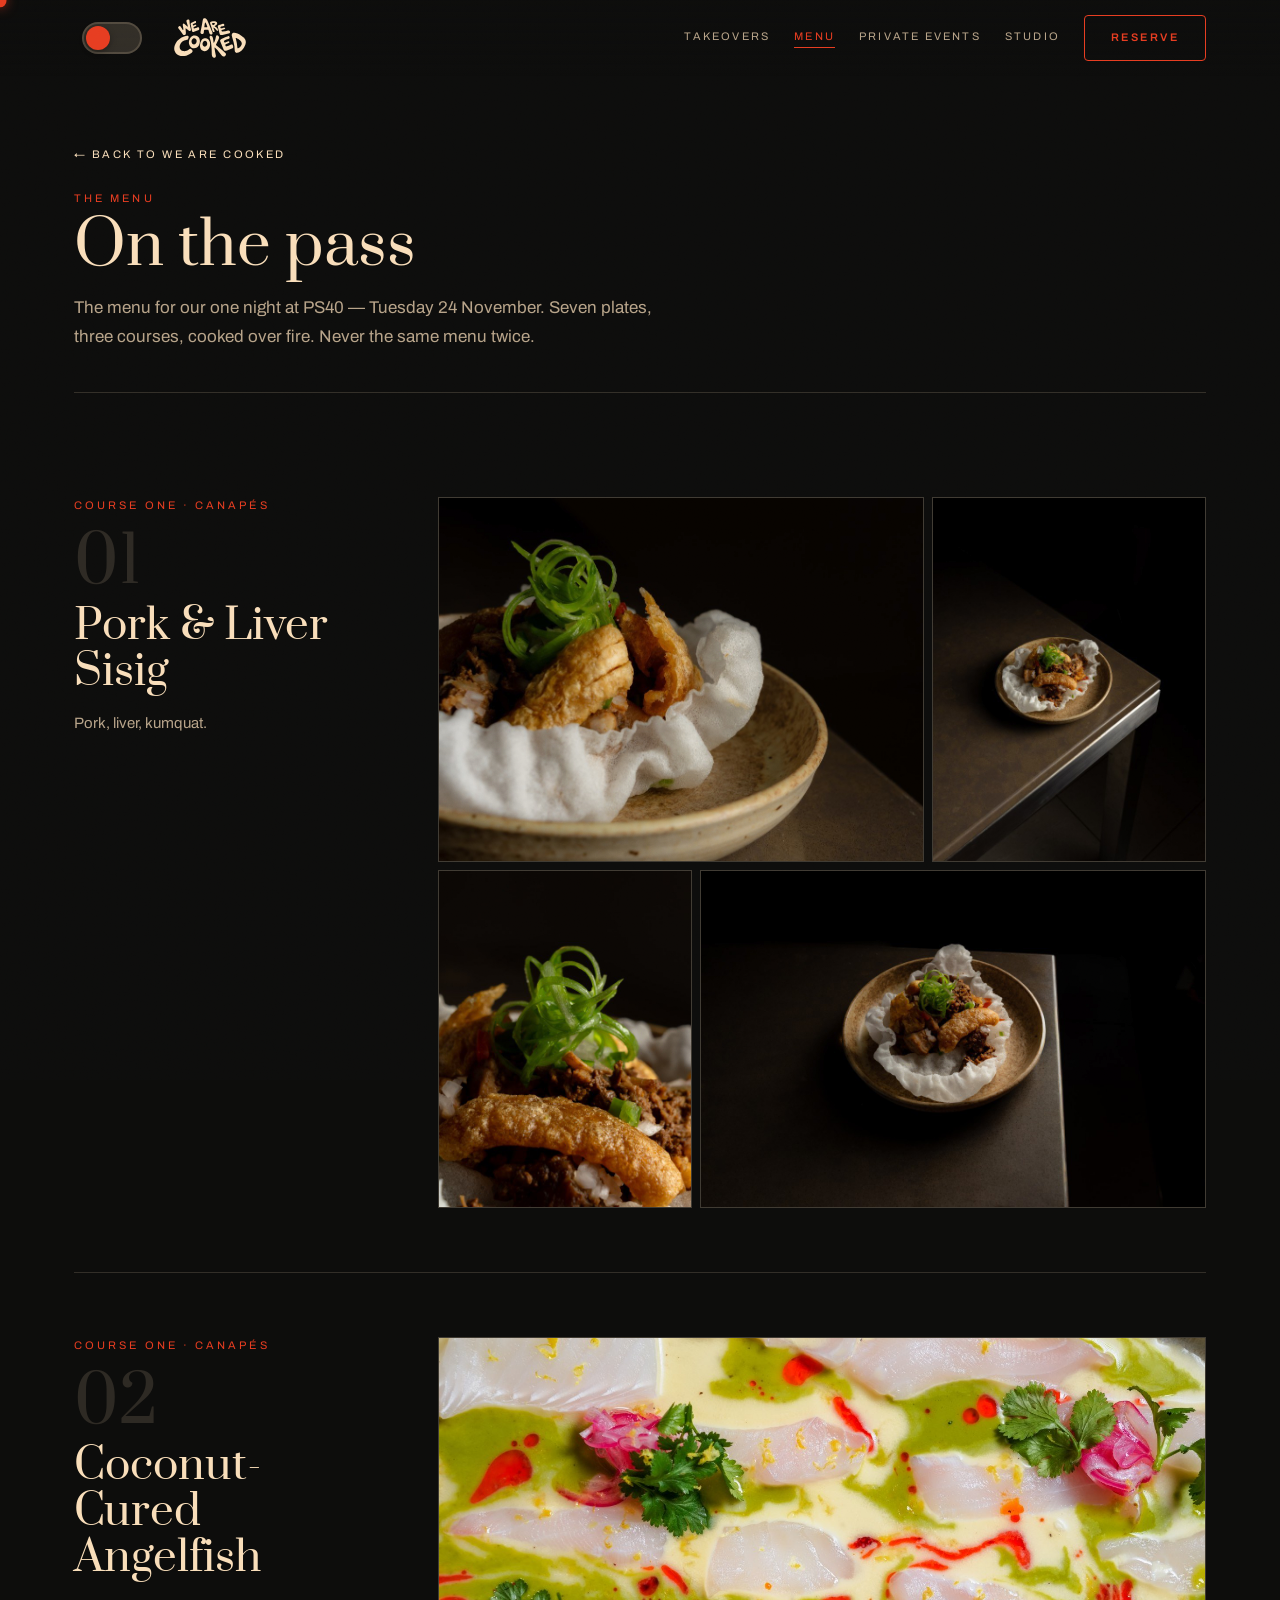
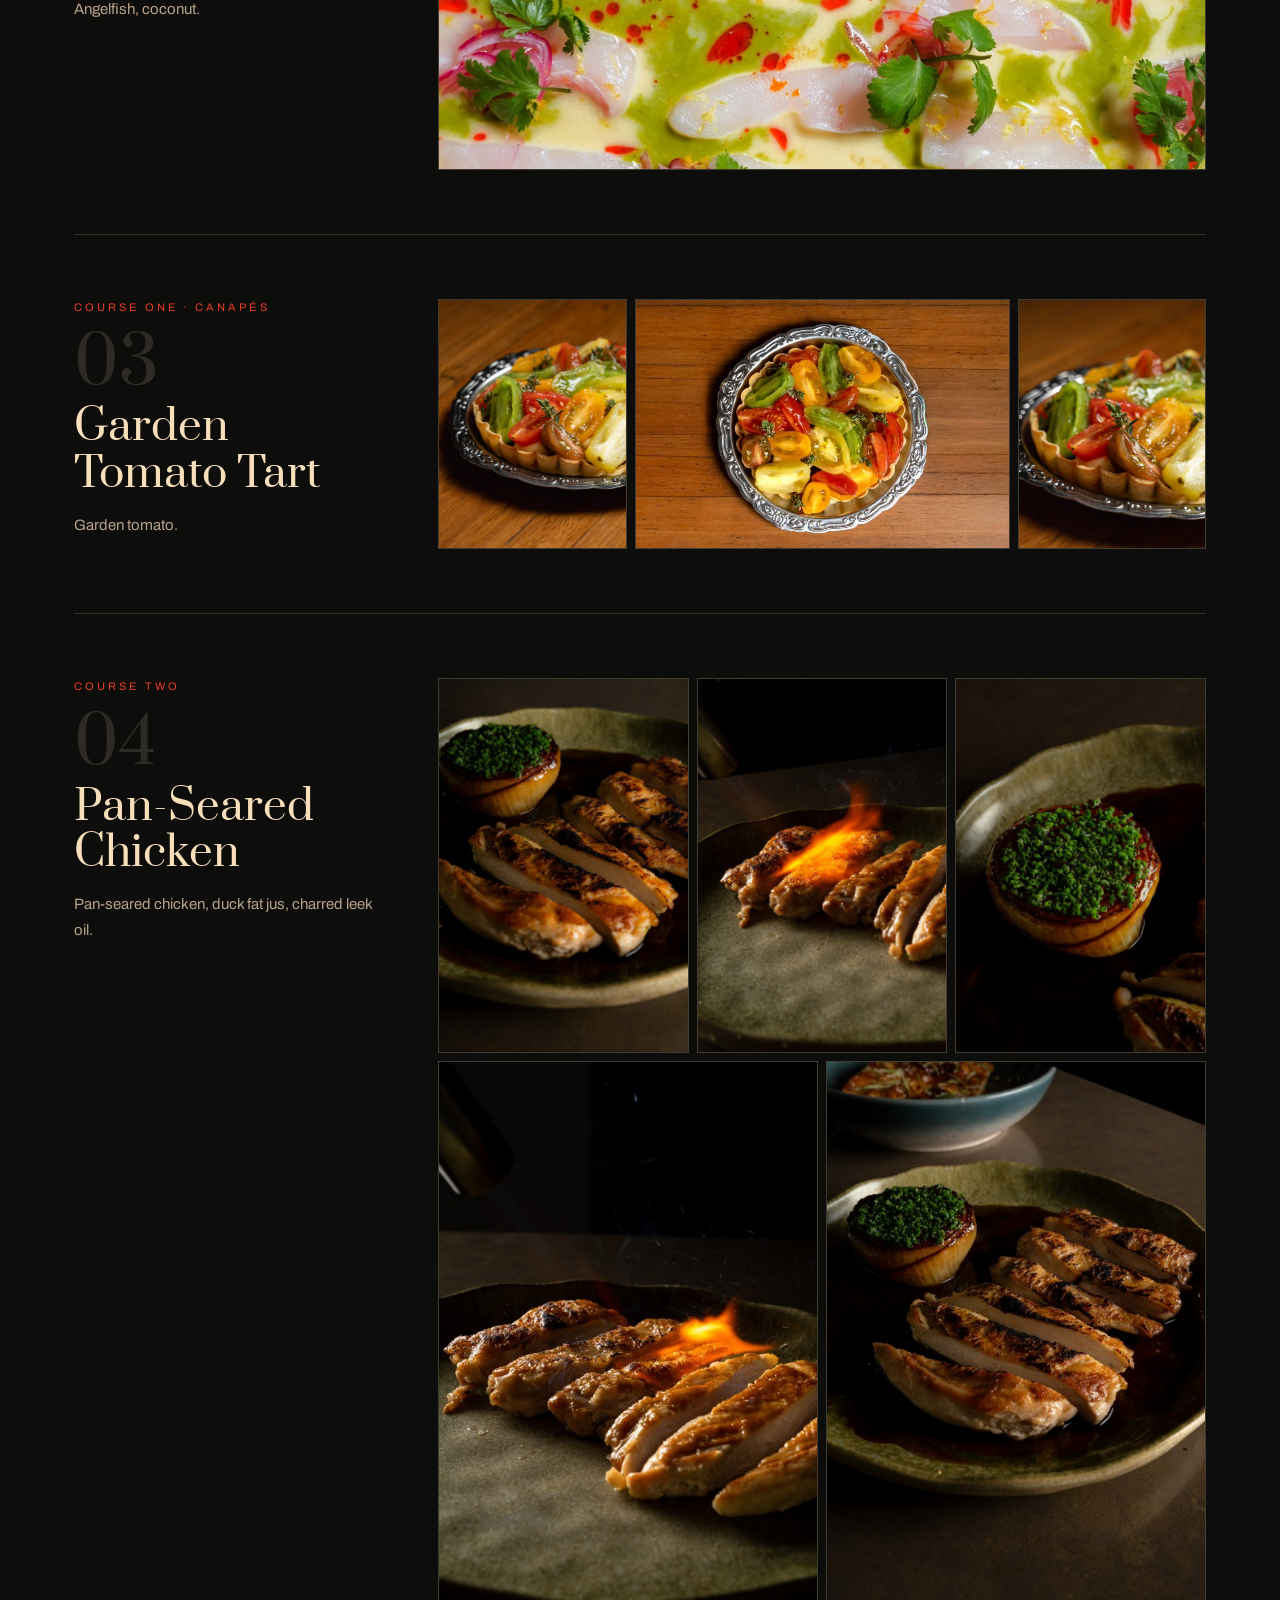
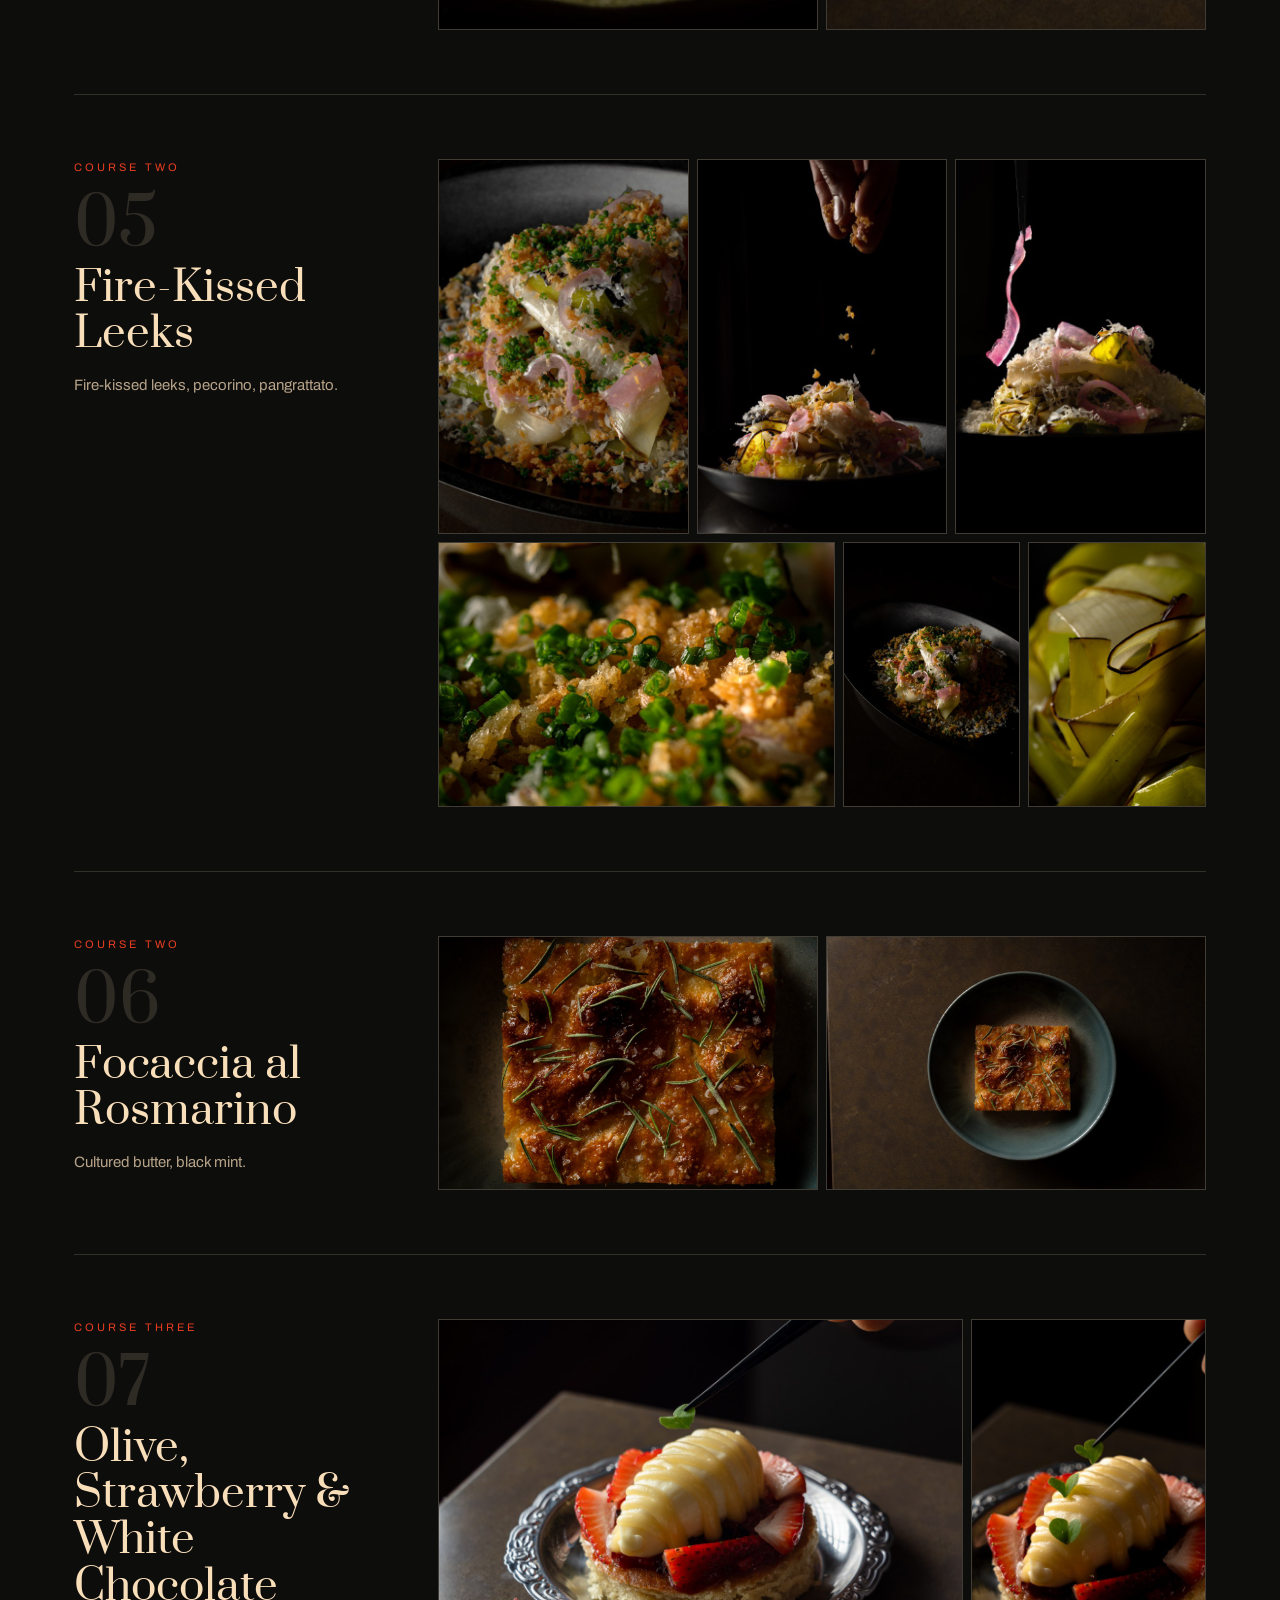
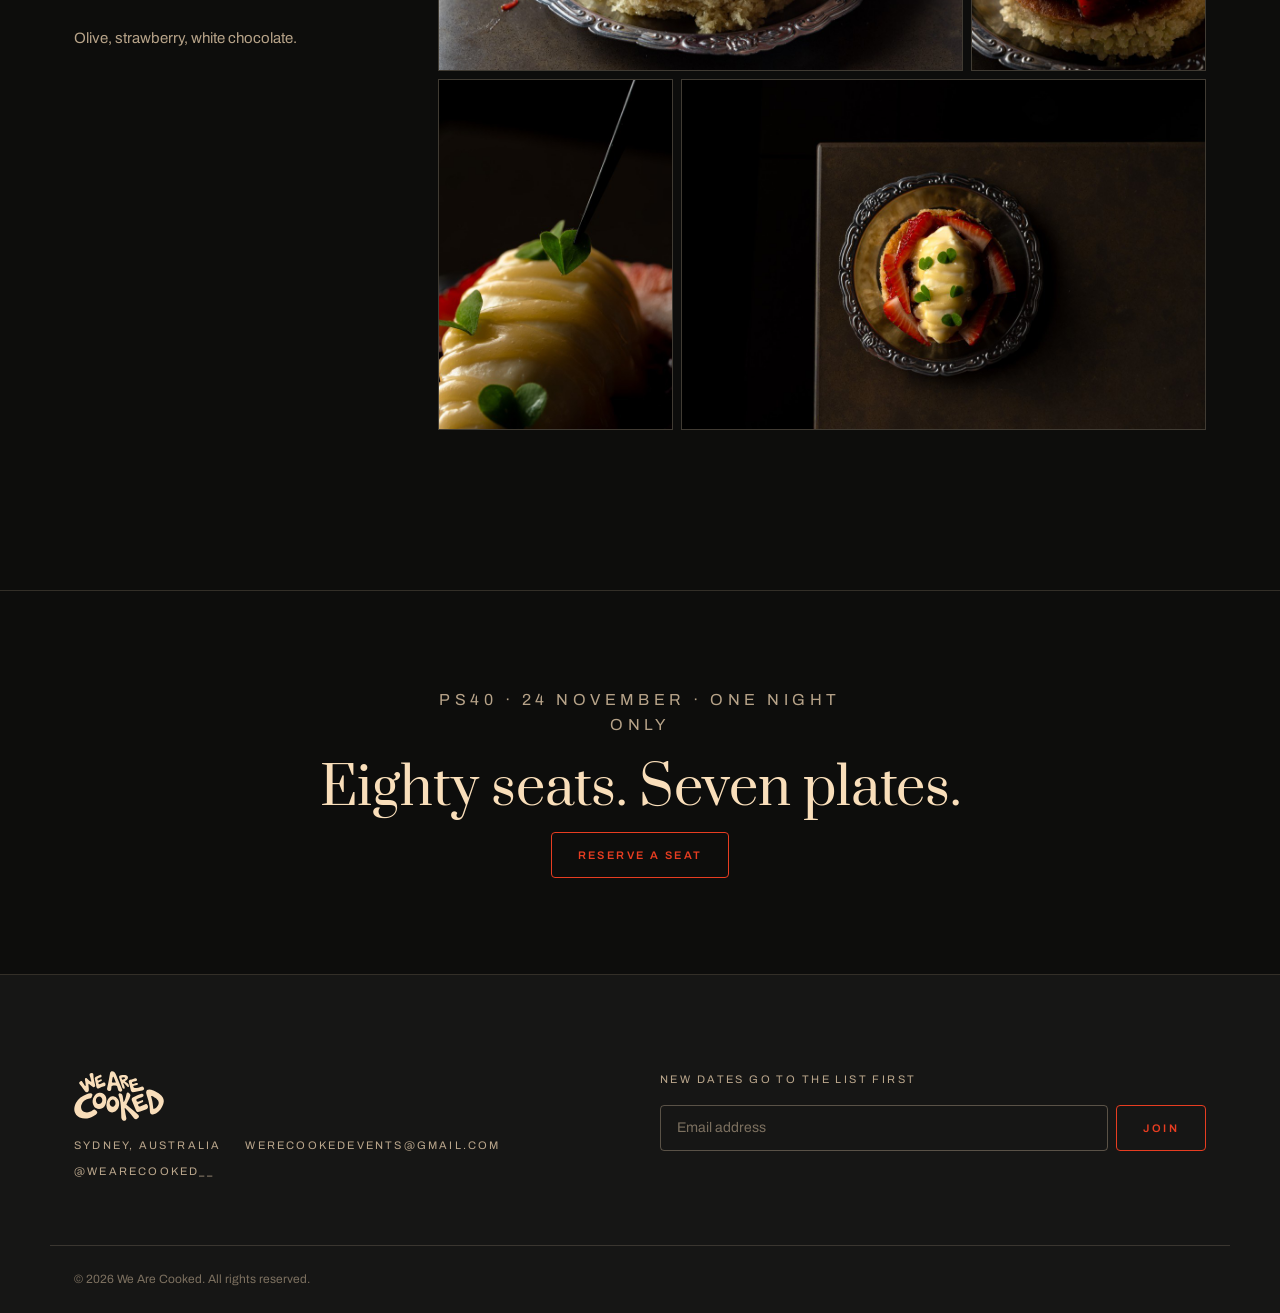
==== commit 00a2ba4f: "Studio redesign: story, principles and Instagram showcase; remove Instagram from nav Co-Authored-By:" ====
--- a/menu.html
+++ b/menu.html
@@ -57,7 +57,6 @@
       <a href="menu.html" aria-current="page">Menu</a>
       <a href="private.html">Private Events</a>
       <a href="studio.html">Studio</a>
-      <a href="https://instagram.com/wearecooked__" target="_blank" rel="noopener">Instagram</a>
     </nav>
 
     <div class="header-actions">
@@ -76,7 +75,6 @@
     <a href="menu.html" aria-current="page">Menu</a>
     <a href="private.html">Private Events</a>
     <a href="studio.html">Studio</a>
-    <a href="https://instagram.com/wearecooked__" target="_blank" rel="noopener">Instagram</a>
     <a href="takeovers.html#seatings" class="btn btn-primary btn-block">Reserve a seat</a>
   </nav>
 </div>
--- a/assets/css/style.css
+++ b/assets/css/style.css
@@ -990,3 +990,58 @@
 @media (prefers-reduced-motion: reduce) {
   .spectacle-glow, .spectacle-ticker-track { animation: none; }
 }
+
+/* ==========================================================================
+   Studio — story + social showcase
+   ========================================================================== */
+.studio-hero {
+  position: relative; overflow: hidden; isolation: isolate;
+  padding: calc(var(--header-h) + var(--space-5)) 0 var(--space-6);
+  border-bottom: 1px solid var(--cream-faint);
+}
+.studio-hero-glow {
+  position: absolute; inset: 0; z-index: -1; pointer-events: none;
+  background: radial-gradient(60% 90% at 15% 40%, color-mix(in srgb, var(--ember) 24%, transparent), transparent 70%);
+}
+.studio-hero .page-back { display: inline-block; margin-bottom: var(--space-3); }
+.studio-statement { font-size: clamp(38px, 7.2vw, 96px); line-height: 1.02; max-width: 14em; }
+.studio-statement span { color: var(--ember); }
+.studio-story .split-copy h2 { font-size: clamp(30px, 4vw, 48px); margin-bottom: var(--space-2); }
+
+.principles { display: grid; grid-template-columns: repeat(3, minmax(0, 1fr)); gap: var(--space-5); }
+.principle { border-top: 1px solid var(--cream-faint); padding-top: var(--space-3); }
+.principle-n { display: block; font-family: var(--font-display); font-size: 48px; line-height: 1; color: var(--ember); margin-bottom: var(--space-2); }
+.principle h3 { font-family: var(--font-display); font-weight: 400; font-size: clamp(22px, 2.4vw, 30px); line-height: 1.15; margin-bottom: var(--space-1); }
+.principle p { color: var(--cream-soft); font-size: 15px; line-height: 1.7; max-width: 320px; }
+
+.social-head { display: flex; flex-wrap: wrap; align-items: flex-end; justify-content: space-between; gap: var(--space-3); margin-bottom: var(--space-4); }
+.social-head h2 { margin-bottom: var(--space-1); }
+.social-sub { color: var(--cream-soft); max-width: 420px; line-height: 1.7; }
+.social-handle {
+  display: inline-flex; align-items: center; gap: 12px; color: var(--cream); text-decoration: none;
+  font-family: var(--font-display); font-size: clamp(22px, 3vw, 36px); transition: color .3s var(--ease);
+}
+.social-handle:hover { color: var(--ember); }
+.ig-glyph { width: 1.1em; height: 1.1em; flex: none; }
+.social-grid { display: grid; grid-template-columns: repeat(3, minmax(0, 1fr)); gap: var(--space-2); }
+.social-tile { position: relative; display: block; aspect-ratio: 4 / 5; overflow: hidden; border: 1px solid var(--cream-faint); background: var(--ink-3); color: #fff; }
+.social-tile img { width: 100%; height: 100%; object-fit: cover; display: block; transition: transform .9s var(--ease), filter .5s var(--ease); }
+.social-tile .ig-glyph {
+  position: absolute; right: 14px; top: 14px; width: 26px; height: 26px; opacity: .85;
+  filter: drop-shadow(0 1px 6px rgba(0, 0, 0, .6));
+}
+.social-tile::after {
+  content: ""; position: absolute; inset: 0; background: linear-gradient(to top, color-mix(in srgb, var(--ember) 45%, transparent), transparent 55%);
+  opacity: 0; transition: opacity .4s var(--ease);
+}
+.social-tile:hover img { transform: scale(1.05); }
+.social-tile:hover::after, .social-tile:focus-visible::after { opacity: 1; }
+.social-cta { display: flex; flex-wrap: wrap; align-items: center; gap: var(--space-3); margin-top: var(--space-4); }
+.social-cta .btn { min-height: 52px; padding: 0 32px; }
+
+@media (max-width: 860px) {
+  .principles { grid-template-columns: 1fr; gap: var(--space-4); }
+  .social-grid { grid-template-columns: repeat(2, minmax(0, 1fr)); }
+  .studio-hero { padding-bottom: var(--space-5); }
+}
+@media (max-width: 640px) { .social-cta .btn { width: 100%; } .social-grid { gap: 10px; } }
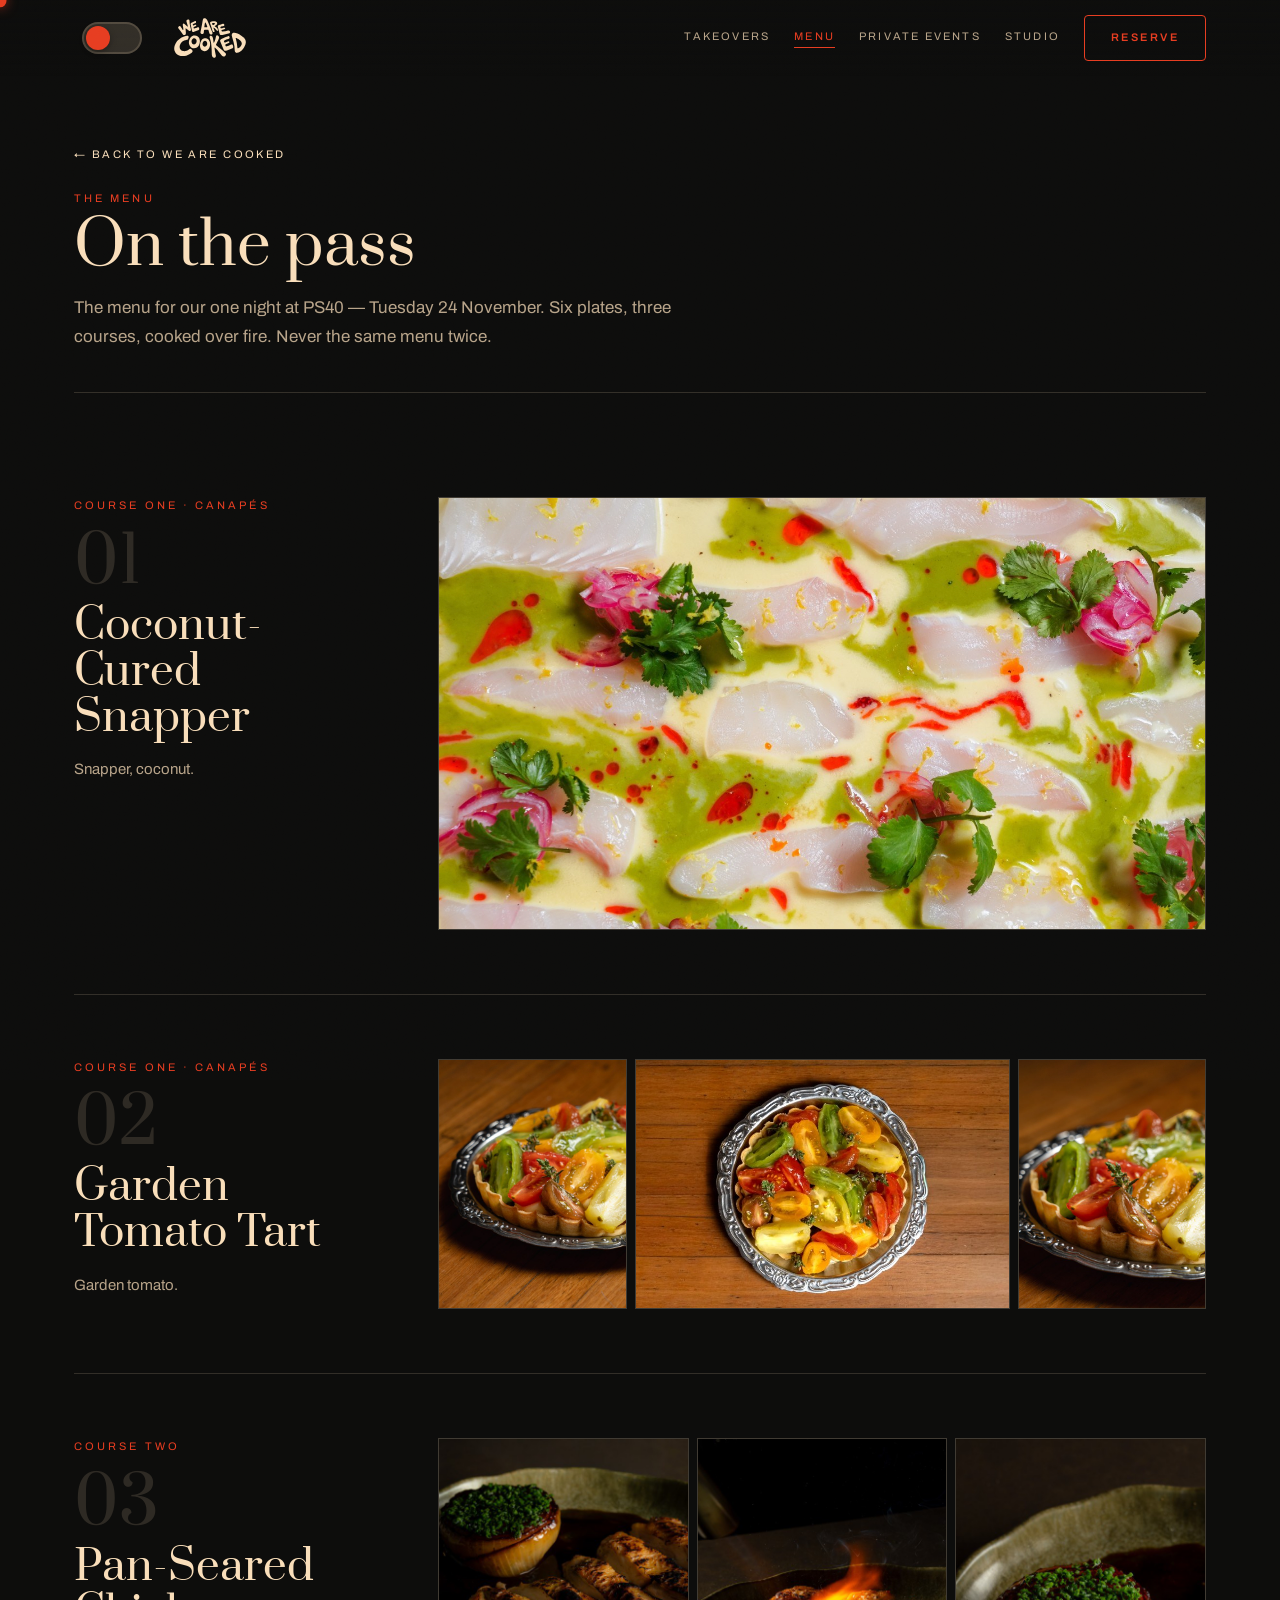
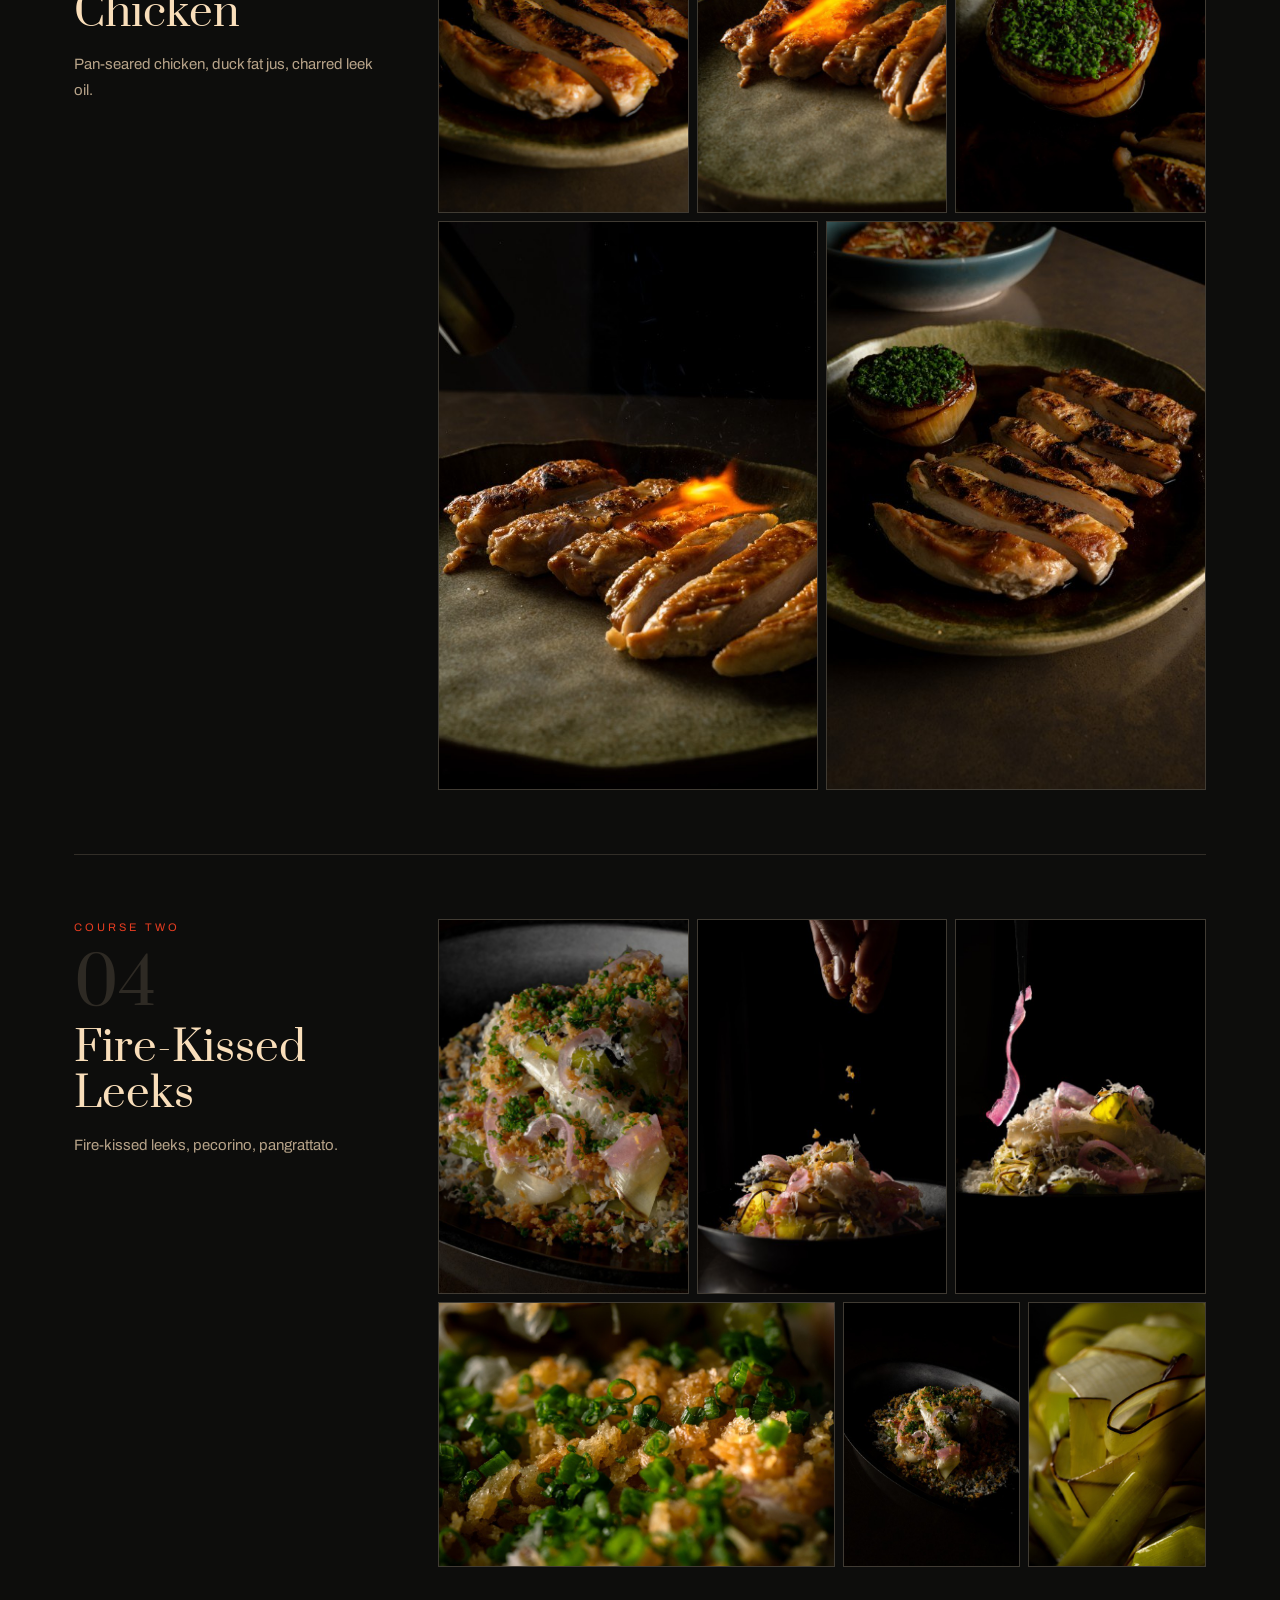
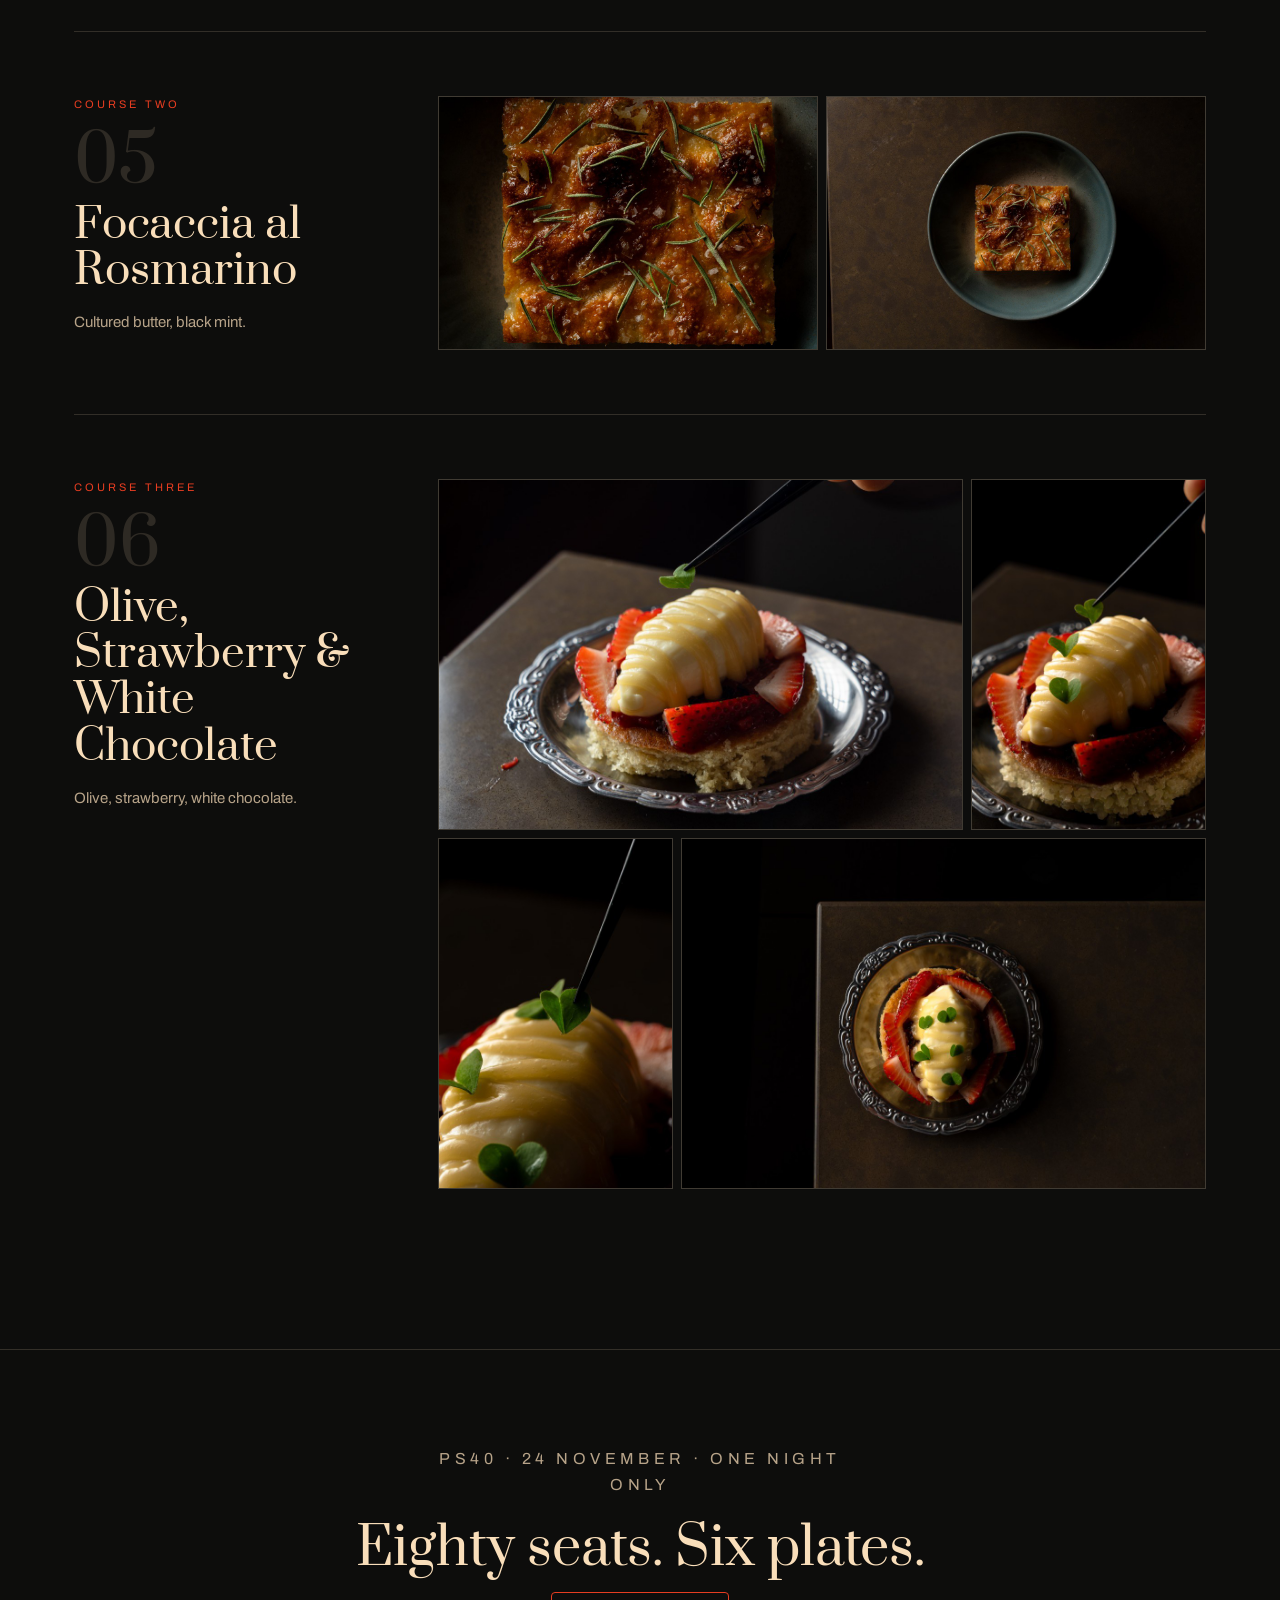
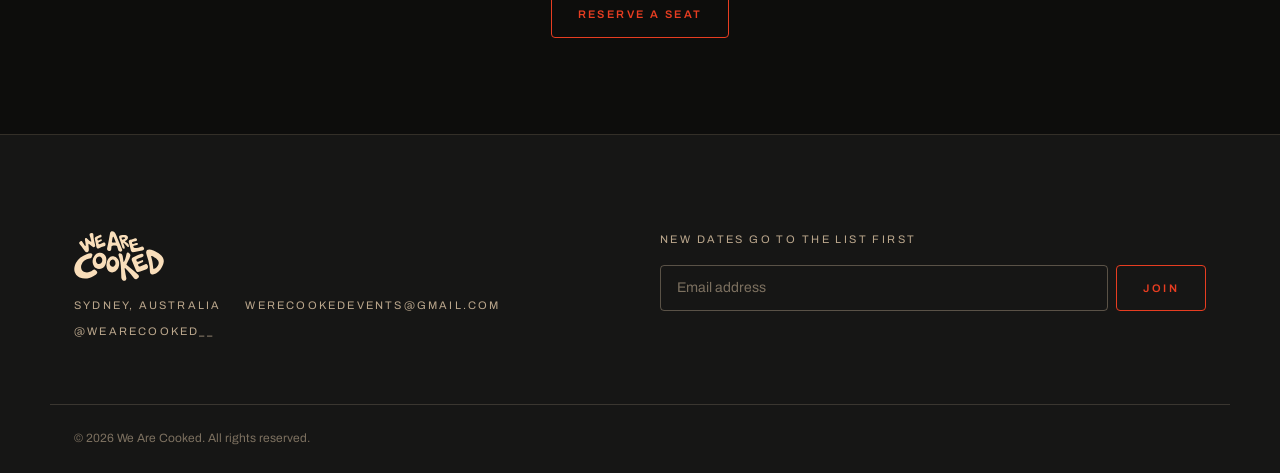
==== commit d9797945: "Menu: remove the sisig, rename angelfish to coconut-cured snapper (six plates) - Drop sisig from men" ====
--- a/menu.html
+++ b/menu.html
@@ -87,48 +87,30 @@
       <a href="index.html" class="link-arrow page-back">&larr; Back to We Are Cooked</a>
       <p class="eyebrow">The menu</p>
       <h1>On the pass</h1>
-      <p class="page-intro">The menu for our one night at PS40 &mdash; Tuesday 24 November. Seven plates, three courses, cooked over fire. Never the same menu twice.</p>
+      <p class="page-intro">The menu for our one night at PS40 &mdash; Tuesday 24 November. Six plates, three courses, cooked over fire. Never the same menu twice.</p>
     </header>
   </div>
 
   <!-- ============ THE DISHES ============ -->
   <section class="section dishes" id="pass">
     <div class="wrap">
-      <article class="dish-chapter reveal" id="dish-sisig">
+      <article class="dish-chapter reveal" id="dish-snapper">
         <div class="dish-chapter-copy">
           <p class="dish-course">Course one · Canapés</p>
           <span class="dish-num" aria-hidden="true">01</span>
-          <h2>Pork &amp; Liver Sisig</h2>
-          <p class="dish-chapter-desc">Pork, liver, kumquat.</p>
-        </div>
-        <div class="dish-photos">
-          <div class="dish-row">
-            <figure class="dish-photo" style="--ar:1.332"><img src="assets/img/dishes/sisig-1.jpg" alt="Pork and liver sisig piled in a prawn cracker, topped with spring onion" loading="lazy" width="1023" height="768"></figure>
-            <figure class="dish-photo" style="--ar:0.75"><img src="assets/img/dishes/sisig-2.jpg" alt="Sisig in a prawn cracker on the corner of a dark bench" loading="lazy" width="576" height="768"></figure>
-          </div>
-          <div class="dish-row">
-            <figure class="dish-photo" style="--ar:0.75"><img src="assets/img/dishes/sisig-3.jpg" alt="Crisp pork skin and sisig, spring onion curls" loading="lazy" width="576" height="768"></figure>
-            <figure class="dish-photo" style="--ar:1.5"><img src="assets/img/dishes/sisig-4.jpg" alt="The sisig on a stoneware plate, on a dark bench" loading="lazy" width="1152" height="768"></figure>
-          </div>
-        </div>
-      </article>
-      <article class="dish-chapter reveal" id="dish-angelfish">
+          <h2>Coconut-Cured Snapper</h2>
+          <p class="dish-chapter-desc">Snapper, coconut.</p>
+        </div>
+        <div class="dish-photos">
+          <div class="dish-row">
+            <figure class="dish-photo" style="--ar:1.779"><img src="assets/img/dishes/snapper-1.jpg" alt="Coconut-cured snapper with green sauce, chilli oil, herbs and pickled onion" loading="lazy" width="1366" height="768"></figure>
+          </div>
+        </div>
+      </article>
+      <article class="dish-chapter reveal" id="dish-tart">
         <div class="dish-chapter-copy">
           <p class="dish-course">Course one · Canapés</p>
           <span class="dish-num" aria-hidden="true">02</span>
-          <h2>Coconut-Cured Angelfish</h2>
-          <p class="dish-chapter-desc">Angelfish, coconut.</p>
-        </div>
-        <div class="dish-photos">
-          <div class="dish-row">
-            <figure class="dish-photo" style="--ar:1.779"><img src="assets/img/dishes/angelfish-1.jpg" alt="Coconut-cured angelfish with green sauce, chilli oil, herbs and pickled onion" loading="lazy" width="1366" height="768"></figure>
-          </div>
-        </div>
-      </article>
-      <article class="dish-chapter reveal" id="dish-tart">
-        <div class="dish-chapter-copy">
-          <p class="dish-course">Course one · Canapés</p>
-          <span class="dish-num" aria-hidden="true">03</span>
           <h2>Garden Tomato Tart</h2>
           <p class="dish-chapter-desc">Garden tomato.</p>
         </div>
@@ -143,7 +125,7 @@
       <article class="dish-chapter reveal" id="dish-chicken">
         <div class="dish-chapter-copy">
           <p class="dish-course">Course two</p>
-          <span class="dish-num" aria-hidden="true">04</span>
+          <span class="dish-num" aria-hidden="true">03</span>
           <h2>Pan-Seared Chicken</h2>
           <p class="dish-chapter-desc">Pan-seared chicken, duck fat jus, charred leek oil.</p>
         </div>
@@ -162,7 +144,7 @@
       <article class="dish-chapter reveal" id="dish-leeks">
         <div class="dish-chapter-copy">
           <p class="dish-course">Course two</p>
-          <span class="dish-num" aria-hidden="true">05</span>
+          <span class="dish-num" aria-hidden="true">04</span>
           <h2>Fire-Kissed Leeks</h2>
           <p class="dish-chapter-desc">Fire-kissed leeks, pecorino, pangrattato.</p>
         </div>
@@ -182,7 +164,7 @@
       <article class="dish-chapter reveal" id="dish-focaccia">
         <div class="dish-chapter-copy">
           <p class="dish-course">Course two</p>
-          <span class="dish-num" aria-hidden="true">06</span>
+          <span class="dish-num" aria-hidden="true">05</span>
           <h2>Focaccia al Rosmarino</h2>
           <p class="dish-chapter-desc">Cultured butter, black mint.</p>
         </div>
@@ -196,7 +178,7 @@
       <article class="dish-chapter reveal" id="dish-dessert">
         <div class="dish-chapter-copy">
           <p class="dish-course">Course three</p>
-          <span class="dish-num" aria-hidden="true">07</span>
+          <span class="dish-num" aria-hidden="true">06</span>
           <h2>Olive, Strawberry &amp; White Chocolate</h2>
           <p class="dish-chapter-desc">Olive, strawberry, white chocolate.</p>
         </div>
@@ -219,7 +201,7 @@
     <div class="wrap">
       <div class="reveal">
         <p class="eyebrow">PS40 &middot; 24 November &middot; One night only</p>
-        <h2>Eighty seats. Seven plates.</h2>
+        <h2>Eighty seats. Six plates.</h2>
         <a href="takeovers.html#seatings" class="btn btn-primary">Reserve a seat</a>
       </div>
     </div>
--- a/assets/css/style.css
+++ b/assets/css/style.css
@@ -992,20 +992,15 @@
 }
 
 /* ==========================================================================
-   Studio — story + social showcase
-   ========================================================================== */
-.studio-hero {
-  position: relative; overflow: hidden; isolation: isolate;
-  padding: calc(var(--header-h) + var(--space-5)) 0 var(--space-6);
-  border-bottom: 1px solid var(--cream-faint);
-}
-.studio-hero-glow {
-  position: absolute; inset: 0; z-index: -1; pointer-events: none;
-  background: radial-gradient(60% 90% at 15% 40%, color-mix(in srgb, var(--ember) 24%, transparent), transparent 70%);
-}
+   Studio — cinematic page
+   ========================================================================== */
+.studio-hero { position: relative; overflow: hidden; isolation: isolate; border-bottom: 1px solid var(--cream-faint); padding: calc(var(--header-h) + var(--space-4)) 0 0; }
+.studio-hero-inner { display: grid; grid-template-columns: minmax(0, 1.05fr) minmax(0, .95fr); gap: var(--space-5); align-items: center; padding-bottom: var(--space-6); }
 .studio-hero .page-back { display: inline-block; margin-bottom: var(--space-3); }
-.studio-statement { font-size: clamp(38px, 7.2vw, 96px); line-height: 1.02; max-width: 14em; }
+.studio-statement { font-size: clamp(38px, 5.6vw, 82px); line-height: 1.04; margin-bottom: var(--space-3); }
 .studio-statement span { color: var(--ember); }
+.studio-lede { font-size: clamp(15px, 1.7vw, 18px); line-height: 1.7; color: var(--cream-soft); max-width: 460px; margin-bottom: var(--space-4); }
+.studio-hero .spectacle-ticker { margin-top: 0; }
 .studio-story .split-copy h2 { font-size: clamp(30px, 4vw, 48px); margin-bottom: var(--space-2); }
 
 .principles { display: grid; grid-template-columns: repeat(3, minmax(0, 1fr)); gap: var(--space-5); }
@@ -1014,34 +1009,47 @@
 .principle h3 { font-family: var(--font-display); font-weight: 400; font-size: clamp(22px, 2.4vw, 30px); line-height: 1.15; margin-bottom: var(--space-1); }
 .principle p { color: var(--cream-soft); font-size: 15px; line-height: 1.7; max-width: 320px; }
 
-.social-head { display: flex; flex-wrap: wrap; align-items: flex-end; justify-content: space-between; gap: var(--space-3); margin-bottom: var(--space-4); }
-.social-head h2 { margin-bottom: var(--space-1); }
-.social-sub { color: var(--cream-soft); max-width: 420px; line-height: 1.7; }
-.social-handle {
-  display: inline-flex; align-items: center; gap: 12px; color: var(--cream); text-decoration: none;
-  font-family: var(--font-display); font-size: clamp(22px, 3vw, 36px); transition: color .3s var(--ease);
-}
-.social-handle:hover { color: var(--ember); }
-.ig-glyph { width: 1.1em; height: 1.1em; flex: none; }
-.social-grid { display: grid; grid-template-columns: repeat(3, minmax(0, 1fr)); gap: var(--space-2); }
-.social-tile { position: relative; display: block; aspect-ratio: 4 / 5; overflow: hidden; border: 1px solid var(--cream-faint); background: var(--ink-3); color: #fff; }
-.social-tile img { width: 100%; height: 100%; object-fit: cover; display: block; transition: transform .9s var(--ease), filter .5s var(--ease); }
-.social-tile .ig-glyph {
-  position: absolute; right: 14px; top: 14px; width: 26px; height: 26px; opacity: .85;
-  filter: drop-shadow(0 1px 6px rgba(0, 0, 0, .6));
-}
-.social-tile::after {
-  content: ""; position: absolute; inset: 0; background: linear-gradient(to top, color-mix(in srgb, var(--ember) 45%, transparent), transparent 55%);
-  opacity: 0; transition: opacity .4s var(--ease);
-}
-.social-tile:hover img { transform: scale(1.05); }
-.social-tile:hover::after, .social-tile:focus-visible::after { opacity: 1; }
-.social-cta { display: flex; flex-wrap: wrap; align-items: center; gap: var(--space-3); margin-top: var(--space-4); }
-.social-cta .btn { min-height: 52px; padding: 0 32px; }
-
-@media (max-width: 860px) {
+.ig-glyph { width: 1em; height: 1em; flex: none; }
+
+/* photo wall */
+.studio-wall-section { padding-bottom: var(--space-6); }
+.wall { display: grid; grid-template-columns: repeat(3, minmax(0, 1fr)); gap: var(--space-2); align-items: start; }
+.wall-col { display: flex; flex-direction: column; gap: var(--space-2); }
+.wall-item { break-inside: avoid; margin: 0; overflow: hidden; border: 1px solid var(--cream-faint); background: var(--ink-3); }
+.wall-item img { width: 100%; height: auto; display: block; transition: transform .9s var(--ease); }
+.wall-item:hover img { transform: scale(1.03); }
+
+/* follow */
+.studio-follow { position: relative; overflow: hidden; isolation: isolate; text-align: center; padding: var(--space-6) 0; border-top: 1px solid var(--cream-faint); }
+.studio-follow .spectacle-glow { inset: -30% -10% auto -10%; background: radial-gradient(50% 55% at 50% 50%, color-mix(in srgb, var(--ember) 30%, transparent), transparent 70%); }
+.studio-follow-inner { display: flex; flex-direction: column; align-items: center; }
+.follow-handle {
+  display: inline-flex; align-items: center; gap: .3em; color: var(--ember); text-decoration: none;
+  font-family: var(--font-display); font-size: clamp(34px, 8vw, 104px); line-height: 1.05; margin: var(--space-2) 0;
+  text-shadow: 0 0 70px color-mix(in srgb, var(--ember) 40%, transparent); transition: color .3s var(--ease);
+  max-width: 100%; overflow-wrap: anywhere;
+}
+.follow-handle:hover { color: var(--cream); }
+.follow-line { color: var(--cream-soft); font-size: clamp(15px, 1.7vw, 18px); margin-bottom: var(--space-4); }
+.studio-follow .spectacle-actions { justify-content: center; }
+
+@media (max-width: 980px) {
+  .studio-hero-inner { grid-template-columns: 1fr; gap: var(--space-4); padding-bottom: var(--space-5); }
   .principles { grid-template-columns: 1fr; gap: var(--space-4); }
-  .social-grid { grid-template-columns: repeat(2, minmax(0, 1fr)); }
-  .studio-hero { padding-bottom: var(--space-5); }
-}
-@media (max-width: 640px) { .social-cta .btn { width: 100%; } .social-grid { gap: 10px; } }
+}
+@media (max-width: 860px) { .wall { display: block; column-count: 2; column-gap: var(--space-2); } .wall-col { display: contents; } .wall-item { margin-bottom: var(--space-2); } }
+@media (max-width: 640px) { .wall { column-gap: 10px; } .wall-item { margin-bottom: 10px; } .studio-follow { padding: var(--space-5) 0; } }
+
+
+/* Takeovers page — spectacle hero modifiers */
+.spectacle-page { padding-top: var(--header-h); }
+.spectacle-page .spectacle-inner { padding-top: var(--space-5); }
+.spectacle-page .page-back { display: block; width: fit-content; margin-bottom: var(--space-3); }
+.spectacle-where a { color: inherit; text-decoration: none; background-image: linear-gradient(currentColor, currentColor); background-size: 0 1px; background-repeat: no-repeat; background-position: 0 100%; transition: background-size .3s var(--ease), color .3s var(--ease); padding-bottom: 2px; }
+.spectacle-where a:hover { background-size: 100% 1px; color: var(--ember); }
+.spectacle-seatings { display: flex; flex-wrap: wrap; gap: var(--space-1); margin-bottom: var(--space-3); }
+.spectacle-seatings span {
+  font-family: var(--font-display); font-size: clamp(16px, 1.8vw, 20px); color: var(--cream);
+  border: 1px solid color-mix(in srgb, var(--ember) 55%, transparent); border-radius: 999px; padding: 8px 18px;
+  background: color-mix(in srgb, var(--ember) 8%, transparent);
+}
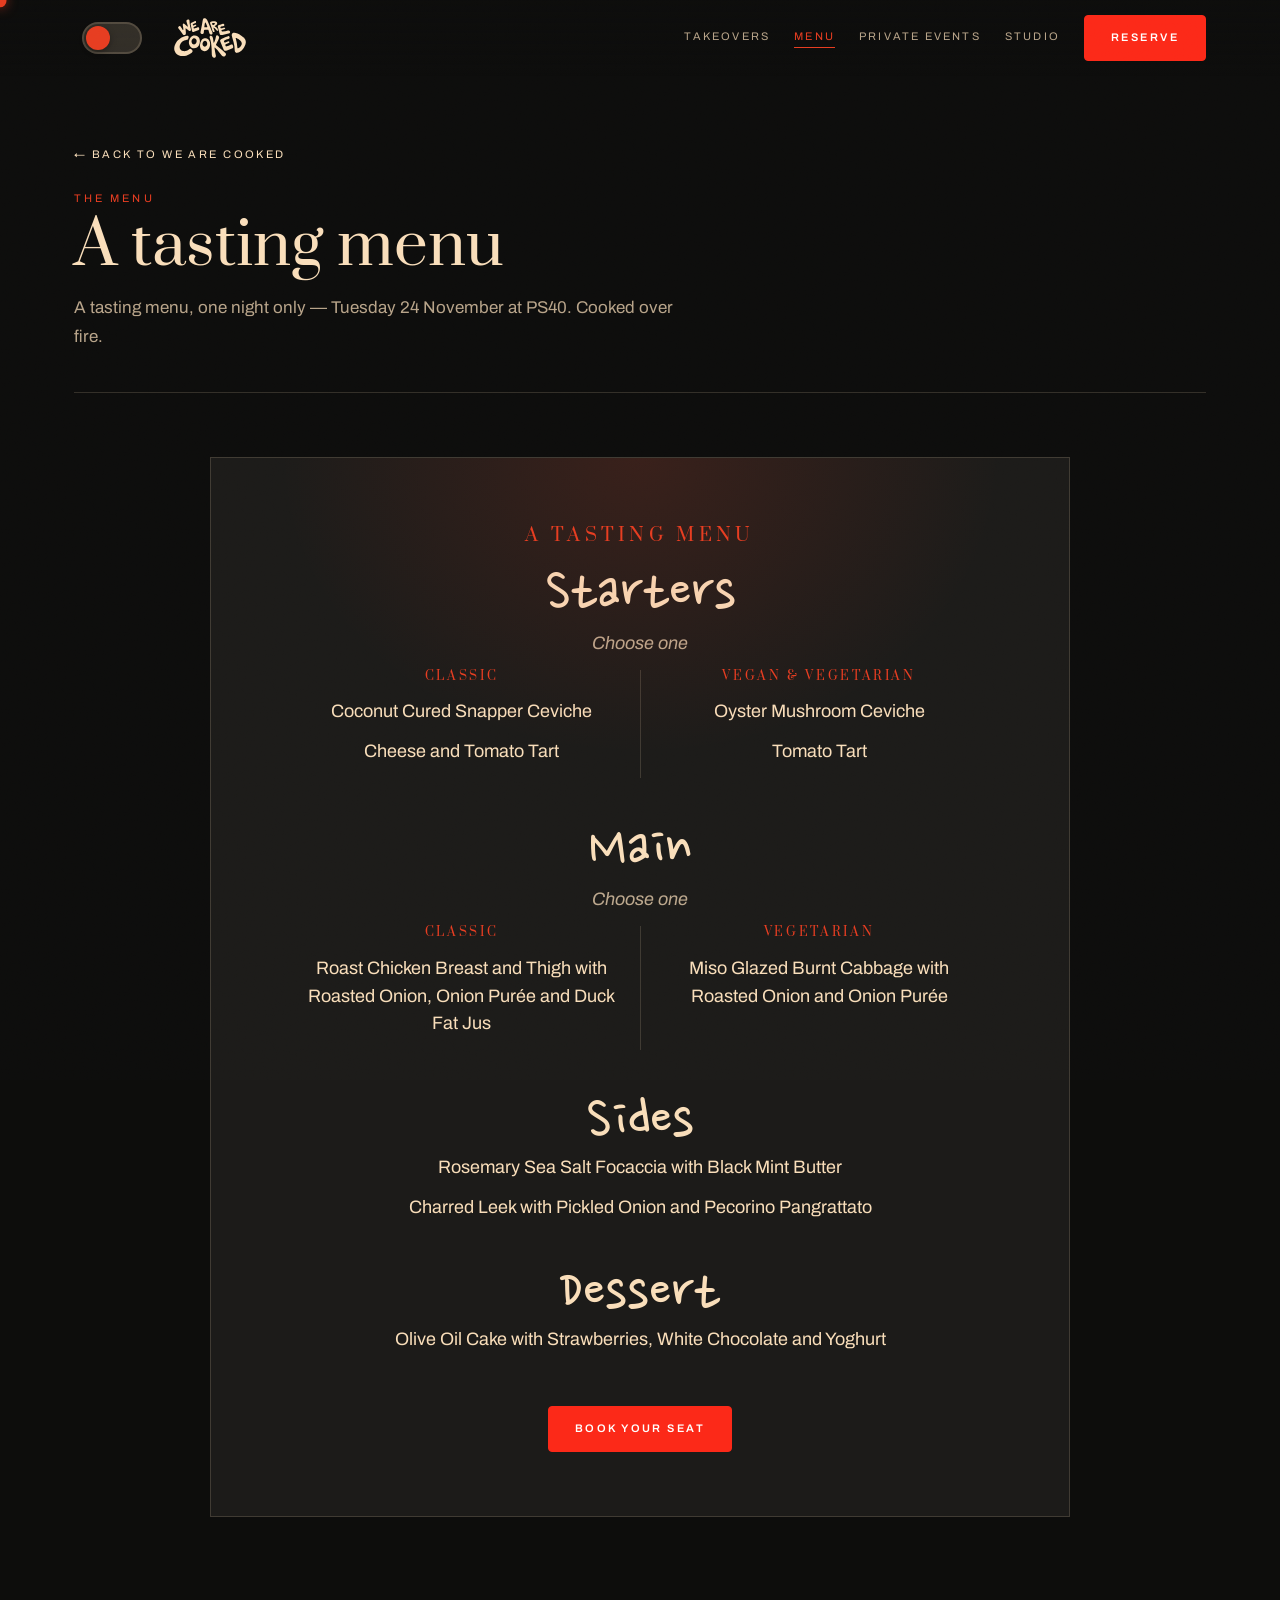
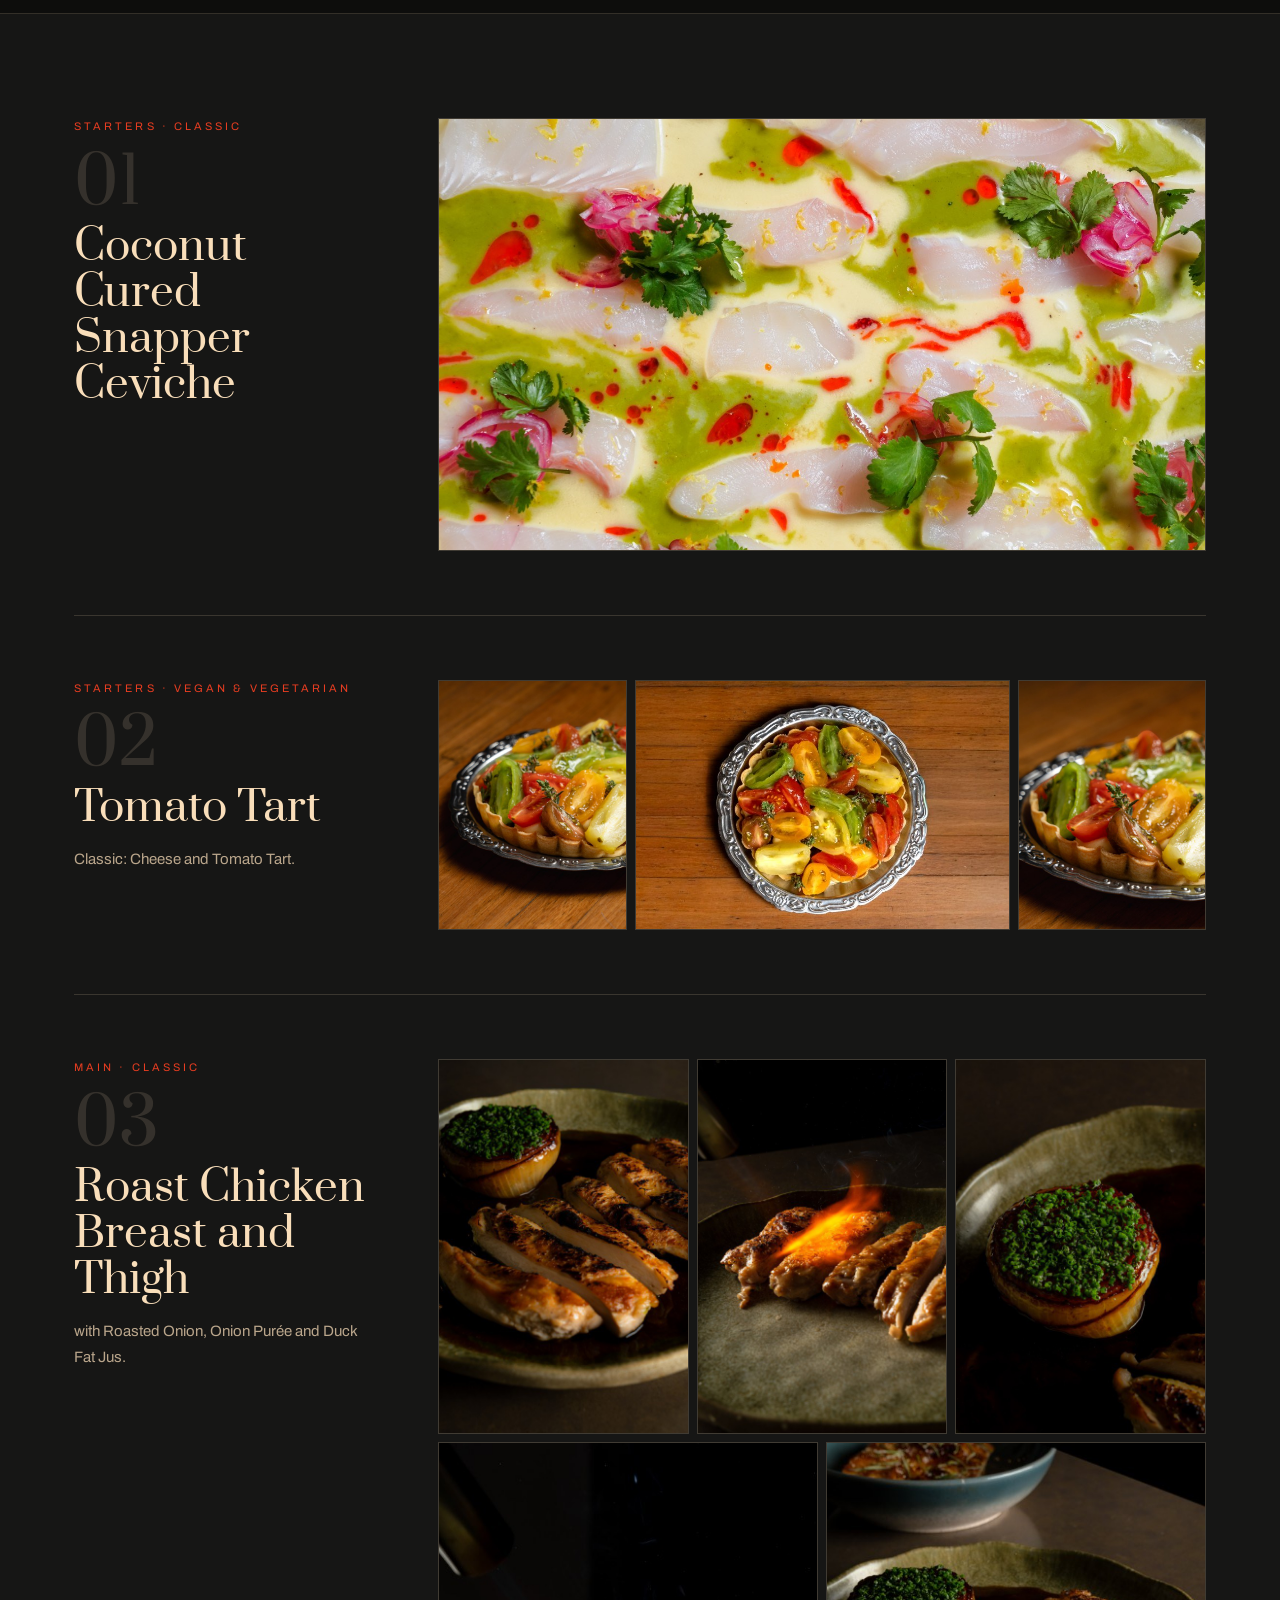
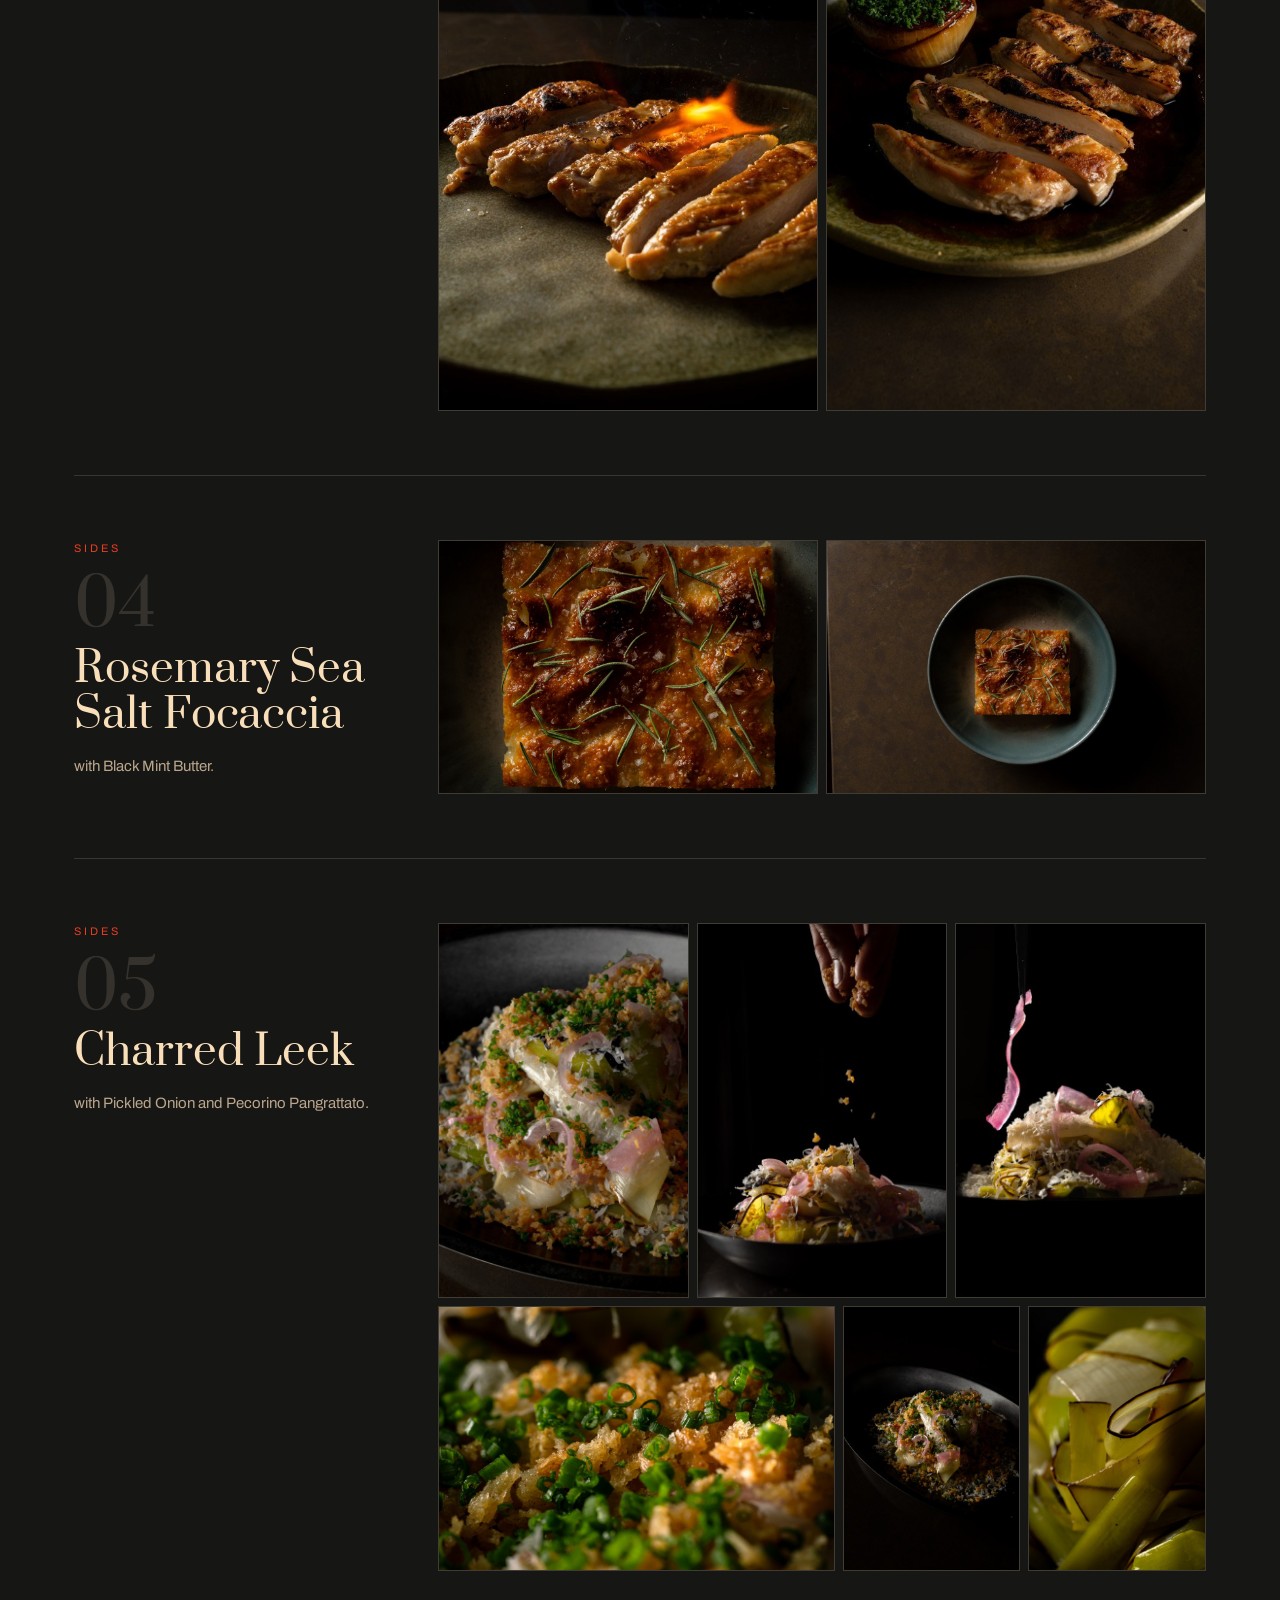
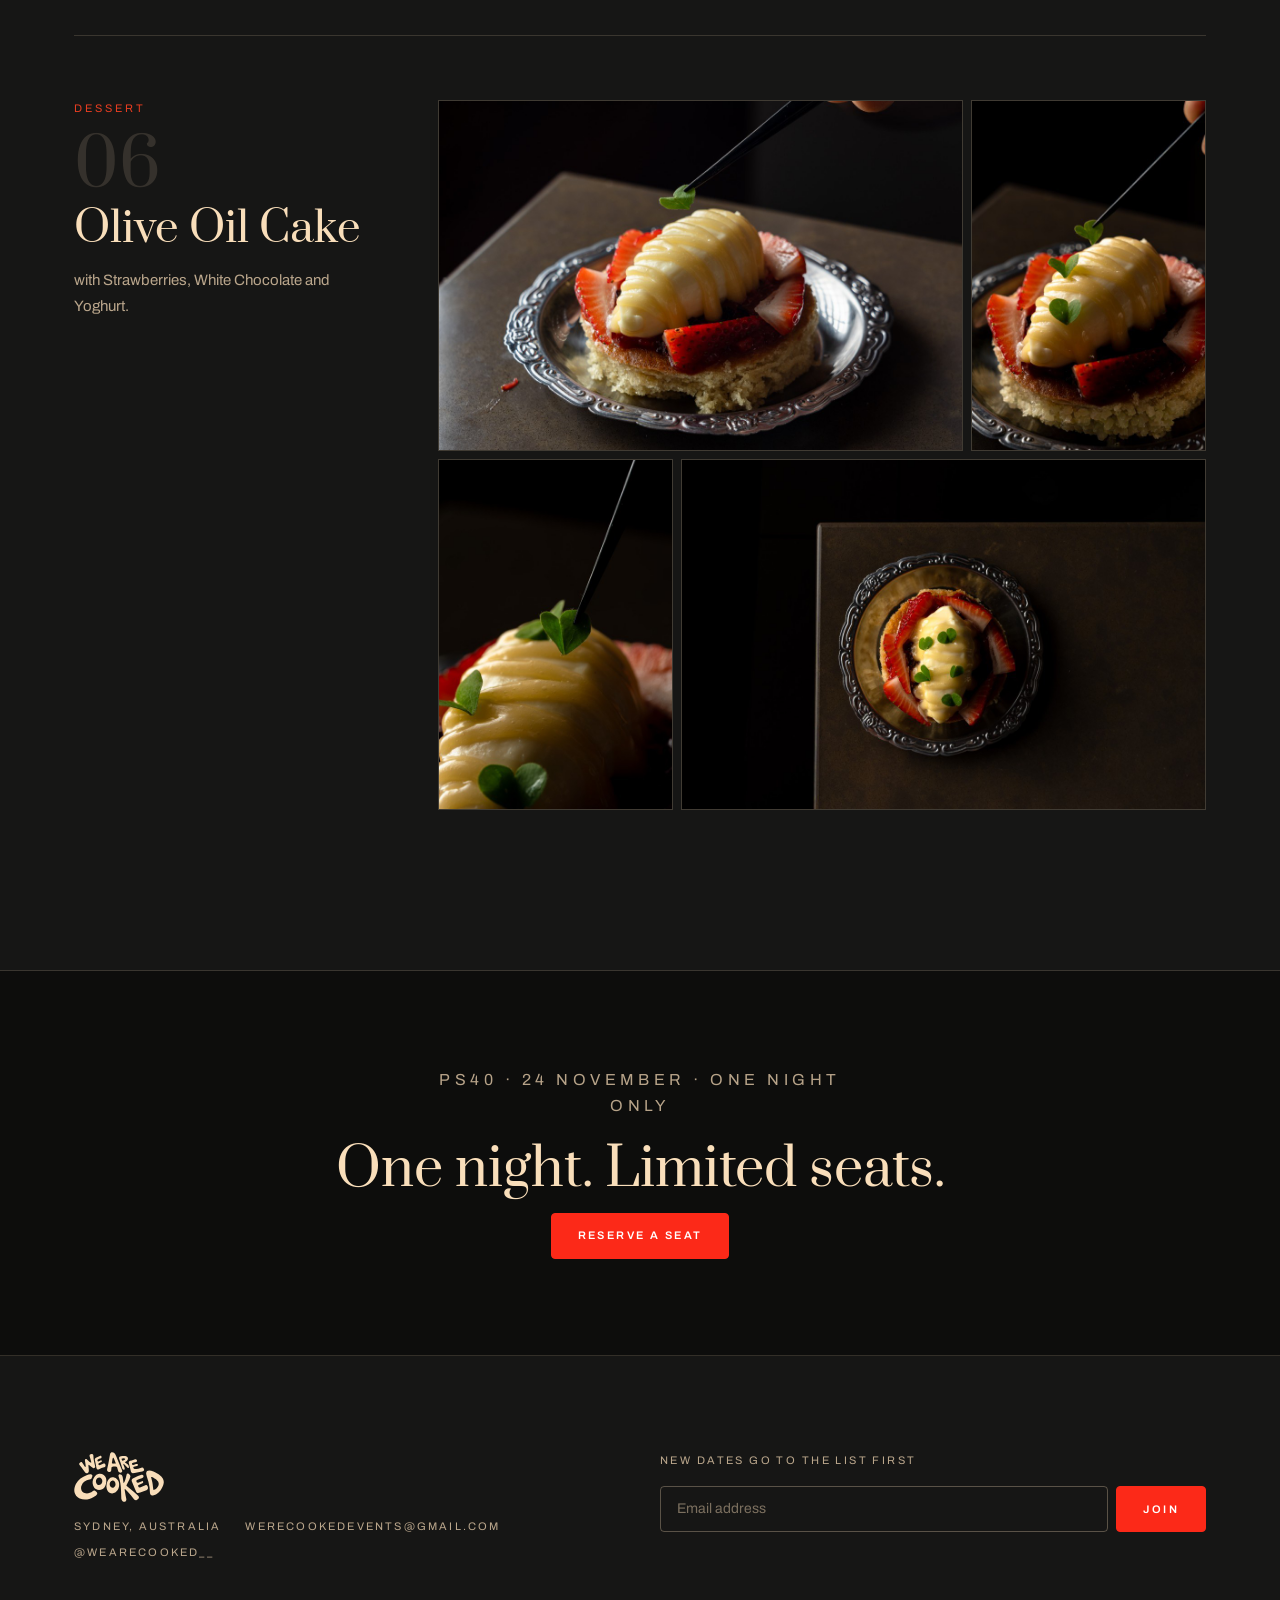
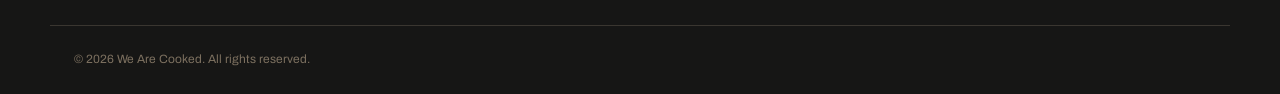
==== commit 7a5b46e3: "Restyle to poster design language; menu names match the printed tasting menu - Tasting menu card (St" ====
--- a/menu.html
+++ b/menu.html
@@ -3,28 +3,28 @@
 <head>
 <meta charset="UTF-8">
 <meta name="viewport" content="width=device-width, initial-scale=1, viewport-fit=cover">
-<title>On the Pass — We Are Cooked</title>
-<meta name="description" content="Never the same menu twice. A running list of what's come off the pass at We Are Cooked's kitchen takeovers.">
+<title>A Tasting Menu — We Are Cooked</title>
+<meta name="description" content="A tasting menu, one night only: Tuesday 24 November at PS40, Sydney.">
 <meta name="theme-color" content="#161615">
 
 <!-- Open Graph -->
-<meta property="og:title" content="On the Pass — We Are Cooked">
-<meta property="og:description" content="Never the same menu twice.">
+<meta property="og:title" content="A Tasting Menu — We Are Cooked">
+<meta property="og:description" content="A tasting menu, one night only.">
 <meta property="og:type" content="website">
 <meta property="og:url" content="https://beaupronesti-ux.github.io/WeAreCooked-/menu.html">
 <meta property="og:image" content="https://beaupronesti-ux.github.io/WeAreCooked-/assets/img/og-share.jpg">
 <meta property="og:image:width" content="1200">
 <meta property="og:image:height" content="630">
 <meta name="twitter:card" content="summary_large_image">
-<meta name="twitter:title" content="On the Pass — We Are Cooked">
-<meta name="twitter:description" content="Never the same menu twice.">
+<meta name="twitter:title" content="A Tasting Menu — We Are Cooked">
+<meta name="twitter:description" content="A tasting menu, one night only.">
 <meta name="twitter:image" content="https://beaupronesti-ux.github.io/WeAreCooked-/assets/img/og-share.jpg">
 
 <link rel="icon" type="image/svg+xml" href="assets/img/logo-icon.svg">
 
 <link rel="preconnect" href="https://fonts.googleapis.com">
 <link rel="preconnect" href="https://fonts.gstatic.com" crossorigin>
-<link href="https://fonts.googleapis.com/css2?family=Archivo:wght@400;500;600;700&family=Prata&display=swap" rel="stylesheet">
+<link href="https://fonts.googleapis.com/css2?family=Archivo:wght@400;500;600;700&family=Nanum+Pen+Script&family=Nothing+You+Could+Do&family=Prata&display=swap" rel="stylesheet">
 
 <link rel="stylesheet" href="assets/css/style.css">
 </head>
@@ -86,20 +86,45 @@
     <header class="page-header">
       <a href="index.html" class="link-arrow page-back">&larr; Back to We Are Cooked</a>
       <p class="eyebrow">The menu</p>
-      <h1>On the pass</h1>
-      <p class="page-intro">The menu for our one night at PS40 &mdash; Tuesday 24 November. Six plates, three courses, cooked over fire. Never the same menu twice.</p>
+      <h1>A tasting menu</h1>
+      <p class="page-intro">A tasting menu, one night only &mdash; Tuesday 24 November at PS40. Cooked over fire.</p>
     </header>
   </div>
 
+  <!-- ============ THE TASTING MENU ============ -->
+  <section class="section tasting" id="tasting">
+    <div class="wrap">
+      <div class="tasting-card reveal">
+        <p class="tasting-title">A tasting menu</p>
+        <h2 class="hand">Starters</h2><p class="tasting-choose">Choose one</p>
+        <div class="tasting-two">
+          <div><h3>Classic</h3><p>Coconut Cured Snapper Ceviche</p><p>Cheese and Tomato Tart</p></div>
+          <div><h3>Vegan &amp; Vegetarian</h3><p>Oyster Mushroom Ceviche</p><p>Tomato Tart</p></div>
+        </div>
+        <h2 class="hand">Main</h2><p class="tasting-choose">Choose one</p>
+        <div class="tasting-two">
+          <div><h3>Classic</h3><p>Roast Chicken Breast and Thigh with Roasted Onion, Onion Pur&eacute;e and Duck Fat Jus</p></div>
+          <div><h3>Vegetarian</h3><p>Miso Glazed Burnt Cabbage with Roasted Onion and Onion Pur&eacute;e</p></div>
+        </div>
+        <h2 class="hand">Sides</h2>
+        <p>Rosemary Sea Salt Focaccia with Black Mint Butter</p>
+        <p>Charred Leek with Pickled Onion and Pecorino Pangrattato</p>
+        <h2 class="hand">Dessert</h2>
+        <p>Olive Oil Cake with Strawberries, White Chocolate and Yoghurt</p>
+        <a href="takeovers.html#seatings" class="btn btn-primary tasting-cta">Book your seat</a>
+      </div>
+    </div>
+  </section>
+
   <!-- ============ THE DISHES ============ -->
-  <section class="section dishes" id="pass">
+  <section class="section dishes section-alt" id="pass">
     <div class="wrap">
       <article class="dish-chapter reveal" id="dish-snapper">
         <div class="dish-chapter-copy">
-          <p class="dish-course">Course one · Canapés</p>
+          <p class="dish-course">Starters &middot; Classic</p>
           <span class="dish-num" aria-hidden="true">01</span>
-          <h2>Coconut-Cured Snapper</h2>
-          <p class="dish-chapter-desc">Snapper, coconut.</p>
+          <h2>Coconut Cured Snapper Ceviche</h2>
+          <p class="dish-chapter-desc"></p>
         </div>
         <div class="dish-photos">
           <div class="dish-row">
@@ -109,14 +134,14 @@
       </article>
       <article class="dish-chapter reveal" id="dish-tart">
         <div class="dish-chapter-copy">
-          <p class="dish-course">Course one · Canapés</p>
+          <p class="dish-course">Starters &middot; Vegan &amp; Vegetarian</p>
           <span class="dish-num" aria-hidden="true">02</span>
-          <h2>Garden Tomato Tart</h2>
-          <p class="dish-chapter-desc">Garden tomato.</p>
-        </div>
-        <div class="dish-photos">
-          <div class="dish-row">
-            <figure class="dish-photo" style="--ar:0.751"><img src="assets/img/dishes/tart-1.jpg" alt="Garden tomato tart on a silver plate" loading="lazy" width="577" height="768"></figure>
+          <h2>Tomato Tart</h2>
+          <p class="dish-chapter-desc">Classic: Cheese and Tomato Tart.</p>
+        </div>
+        <div class="dish-photos">
+          <div class="dish-row">
+            <figure class="dish-photo" style="--ar:0.751"><img src="assets/img/dishes/tart-1.jpg" alt="Tomato tart on a silver plate" loading="lazy" width="577" height="768"></figure>
             <figure class="dish-photo" style="--ar:1.502"><img src="assets/img/dishes/tart-2.jpg" alt="The tart from above on a timber table" loading="lazy" width="700" height="466"></figure>
             <figure class="dish-photo" style="--ar:0.75"><img src="assets/img/dishes/tart-3.jpg" alt="Heirloom tomatoes and thyme in a fluted pastry case" loading="lazy" width="576" height="768"></figure>
           </div>
@@ -124,14 +149,14 @@
       </article>
       <article class="dish-chapter reveal" id="dish-chicken">
         <div class="dish-chapter-copy">
-          <p class="dish-course">Course two</p>
+          <p class="dish-course">Main &middot; Classic</p>
           <span class="dish-num" aria-hidden="true">03</span>
-          <h2>Pan-Seared Chicken</h2>
-          <p class="dish-chapter-desc">Pan-seared chicken, duck fat jus, charred leek oil.</p>
-        </div>
-        <div class="dish-photos">
-          <div class="dish-row">
-            <figure class="dish-photo" style="--ar:0.667"><img src="assets/img/dishes/chicken-1.jpg" alt="Sliced pan-seared chicken with a chive-topped charred onion" loading="lazy" width="512" height="768"></figure>
+          <h2>Roast Chicken Breast and Thigh</h2>
+          <p class="dish-chapter-desc">with Roasted Onion, Onion Pur&eacute;e and Duck Fat Jus.</p>
+        </div>
+        <div class="dish-photos">
+          <div class="dish-row">
+            <figure class="dish-photo" style="--ar:0.667"><img src="assets/img/dishes/chicken-1.jpg" alt="Sliced roast chicken with a chive-topped charred onion" loading="lazy" width="512" height="768"></figure>
             <figure class="dish-photo" style="--ar:0.667"><img src="assets/img/dishes/chicken-2.jpg" alt="Chicken kissed by flame" loading="lazy" width="512" height="768"></figure>
             <figure class="dish-photo" style="--ar:0.667"><img src="assets/img/dishes/chicken-3.jpg" alt="Charred onion crowned with chives" loading="lazy" width="512" height="768"></figure>
           </div>
@@ -141,16 +166,30 @@
           </div>
         </div>
       </article>
+      <article class="dish-chapter reveal" id="dish-focaccia">
+        <div class="dish-chapter-copy">
+          <p class="dish-course">Sides</p>
+          <span class="dish-num" aria-hidden="true">04</span>
+          <h2>Rosemary Sea Salt Focaccia</h2>
+          <p class="dish-chapter-desc">with Black Mint Butter.</p>
+        </div>
+        <div class="dish-photos">
+          <div class="dish-row">
+            <figure class="dish-photo" style="--ar:1.5"><img src="assets/img/dishes/focaccia-1.jpg" alt="Rosemary focaccia, golden and blistered" loading="lazy" width="1152" height="768"></figure>
+            <figure class="dish-photo" style="--ar:1.5"><img src="assets/img/dishes/focaccia-2.jpg" alt="Focaccia in a slate-blue bowl, from above" loading="lazy" width="1152" height="768"></figure>
+          </div>
+        </div>
+      </article>
       <article class="dish-chapter reveal" id="dish-leeks">
         <div class="dish-chapter-copy">
-          <p class="dish-course">Course two</p>
-          <span class="dish-num" aria-hidden="true">04</span>
-          <h2>Fire-Kissed Leeks</h2>
-          <p class="dish-chapter-desc">Fire-kissed leeks, pecorino, pangrattato.</p>
-        </div>
-        <div class="dish-photos">
-          <div class="dish-row">
-            <figure class="dish-photo" style="--ar:0.667"><img src="assets/img/dishes/leeks-1.jpg" alt="Fire-kissed leeks with pecorino and pangrattato" loading="lazy" width="512" height="768"></figure>
+          <p class="dish-course">Sides</p>
+          <span class="dish-num" aria-hidden="true">05</span>
+          <h2>Charred Leek</h2>
+          <p class="dish-chapter-desc">with Pickled Onion and Pecorino Pangrattato.</p>
+        </div>
+        <div class="dish-photos">
+          <div class="dish-row">
+            <figure class="dish-photo" style="--ar:0.667"><img src="assets/img/dishes/leeks-1.jpg" alt="Charred leek with pecorino and pangrattato" loading="lazy" width="512" height="768"></figure>
             <figure class="dish-photo" style="--ar:0.667"><img src="assets/img/dishes/leeks-2.jpg" alt="A hand scattering pangrattato over the leeks" loading="lazy" width="512" height="768"></figure>
             <figure class="dish-photo" style="--ar:0.667"><img src="assets/img/dishes/leeks-3.jpg" alt="A pickled shallot ribbon lifted over the plate" loading="lazy" width="512" height="768"></figure>
           </div>
@@ -161,26 +200,12 @@
           </div>
         </div>
       </article>
-      <article class="dish-chapter reveal" id="dish-focaccia">
-        <div class="dish-chapter-copy">
-          <p class="dish-course">Course two</p>
-          <span class="dish-num" aria-hidden="true">05</span>
-          <h2>Focaccia al Rosmarino</h2>
-          <p class="dish-chapter-desc">Cultured butter, black mint.</p>
-        </div>
-        <div class="dish-photos">
-          <div class="dish-row">
-            <figure class="dish-photo" style="--ar:1.5"><img src="assets/img/dishes/focaccia-1.jpg" alt="Rosemary focaccia, golden and blistered" loading="lazy" width="1152" height="768"></figure>
-            <figure class="dish-photo" style="--ar:1.5"><img src="assets/img/dishes/focaccia-2.jpg" alt="Focaccia in a slate-blue bowl, from above" loading="lazy" width="1152" height="768"></figure>
-          </div>
-        </div>
-      </article>
       <article class="dish-chapter reveal" id="dish-dessert">
         <div class="dish-chapter-copy">
-          <p class="dish-course">Course three</p>
+          <p class="dish-course">Dessert</p>
           <span class="dish-num" aria-hidden="true">06</span>
-          <h2>Olive, Strawberry &amp; White Chocolate</h2>
-          <p class="dish-chapter-desc">Olive, strawberry, white chocolate.</p>
+          <h2>Olive Oil Cake</h2>
+          <p class="dish-chapter-desc">with Strawberries, White Chocolate and Yoghurt.</p>
         </div>
         <div class="dish-photos">
           <div class="dish-row">
@@ -193,6 +218,11 @@
           </div>
         </div>
       </article>
+      
+      
+      
+      
+      
     </div>
   </section>
 
@@ -201,7 +231,7 @@
     <div class="wrap">
       <div class="reveal">
         <p class="eyebrow">PS40 &middot; 24 November &middot; One night only</p>
-        <h2>Eighty seats. Six plates.</h2>
+        <h2>One night. Limited seats.</h2>
         <a href="takeovers.html#seatings" class="btn btn-primary">Reserve a seat</a>
       </div>
     </div>
--- a/assets/css/style.css
+++ b/assets/css/style.css
@@ -1053,3 +1053,31 @@
   border: 1px solid color-mix(in srgb, var(--ember) 55%, transparent); border-radius: 999px; padding: 8px 18px;
   background: color-mix(in srgb, var(--ember) 8%, transparent);
 }
+
+/* ==========================================================================
+   Poster design language — script accents, solid red CTA, tasting menu card
+   ========================================================================== */
+:root { --font-script: 'Nothing You Could Do', 'Segoe Script', cursive; --font-hand: 'Nanum Pen Script', 'Segoe Print', cursive; --cta: #fc2918; }
+.btn-primary { background: var(--cta); border-color: var(--cta); color: #fff; }
+.btn-primary:hover { background: var(--cream); border-color: var(--cream); color: #0d0d0c; }
+.btn-solid { background: var(--cta); border-color: var(--cta); color: #fff; font-family: var(--font-display); font-weight: 400; letter-spacing: .02em; text-transform: none; font-size: 18px; }
+.btn-solid:hover { background: var(--cream); border-color: var(--cream); color: #0d0d0c; }
+.spectacle-month, .ticket-dates em { font-family: var(--font-script); }
+.spectacle-month { font-size: clamp(34px, 4.6vw, 66px); }
+.hand { font-family: var(--font-hand); font-weight: 400; }
+
+.tasting { padding-top: var(--space-5); }
+.tasting-card { max-width: 860px; margin-inline: auto; text-align: center; background: var(--ink-3); border: 1px solid var(--cream-faint); padding: clamp(32px, 6vw, 64px) clamp(20px, 6vw, 72px); position: relative; }
+.tasting-card::before { content: ""; position: absolute; inset: 0; background: radial-gradient(60% 40% at 50% 0%, color-mix(in srgb, var(--ember) 14%, transparent), transparent 70%); pointer-events: none; }
+.tasting-title { font-family: var(--font-display); font-size: 14px; letter-spacing: .24em; text-transform: uppercase; color: var(--ember); margin-bottom: var(--space-3); }
+.tasting-card .hand { font-size: clamp(44px, 7vw, 64px); line-height: 1; margin: var(--space-4) 0 0; color: var(--cream); }
+.tasting-card > .hand:first-of-type { margin-top: 0; }
+.tasting-choose { font-style: italic; font-size: 14px; color: var(--cream-soft); margin: 4px 0 var(--space-3); }
+.tasting-card p { font-size: clamp(15px, 1.8vw, 18px); line-height: 1.55; margin-bottom: 12px; }
+.tasting-two { display: grid; grid-template-columns: 1fr 1fr; }
+.tasting-two > div { padding: 0 var(--space-3); }
+.tasting-two > div + div { border-left: 1px solid var(--cream-faint); }
+.tasting-two h3 { font-family: var(--font-display); font-weight: 400; font-size: 12px; letter-spacing: .22em; text-transform: uppercase; color: var(--ember); margin-bottom: var(--space-2); }
+.tasting-cta { margin-top: var(--space-4); }
+.course-label-gap { margin-top: var(--space-4); }
+@media (max-width: 640px) { .tasting-two { grid-template-columns: 1fr; } .tasting-two > div { padding: 0; } .tasting-two > div + div { border-left: 0; border-top: 1px solid var(--cream-faint); padding-top: var(--space-3); margin-top: var(--space-3); } .tasting-cta { width: 100%; } }
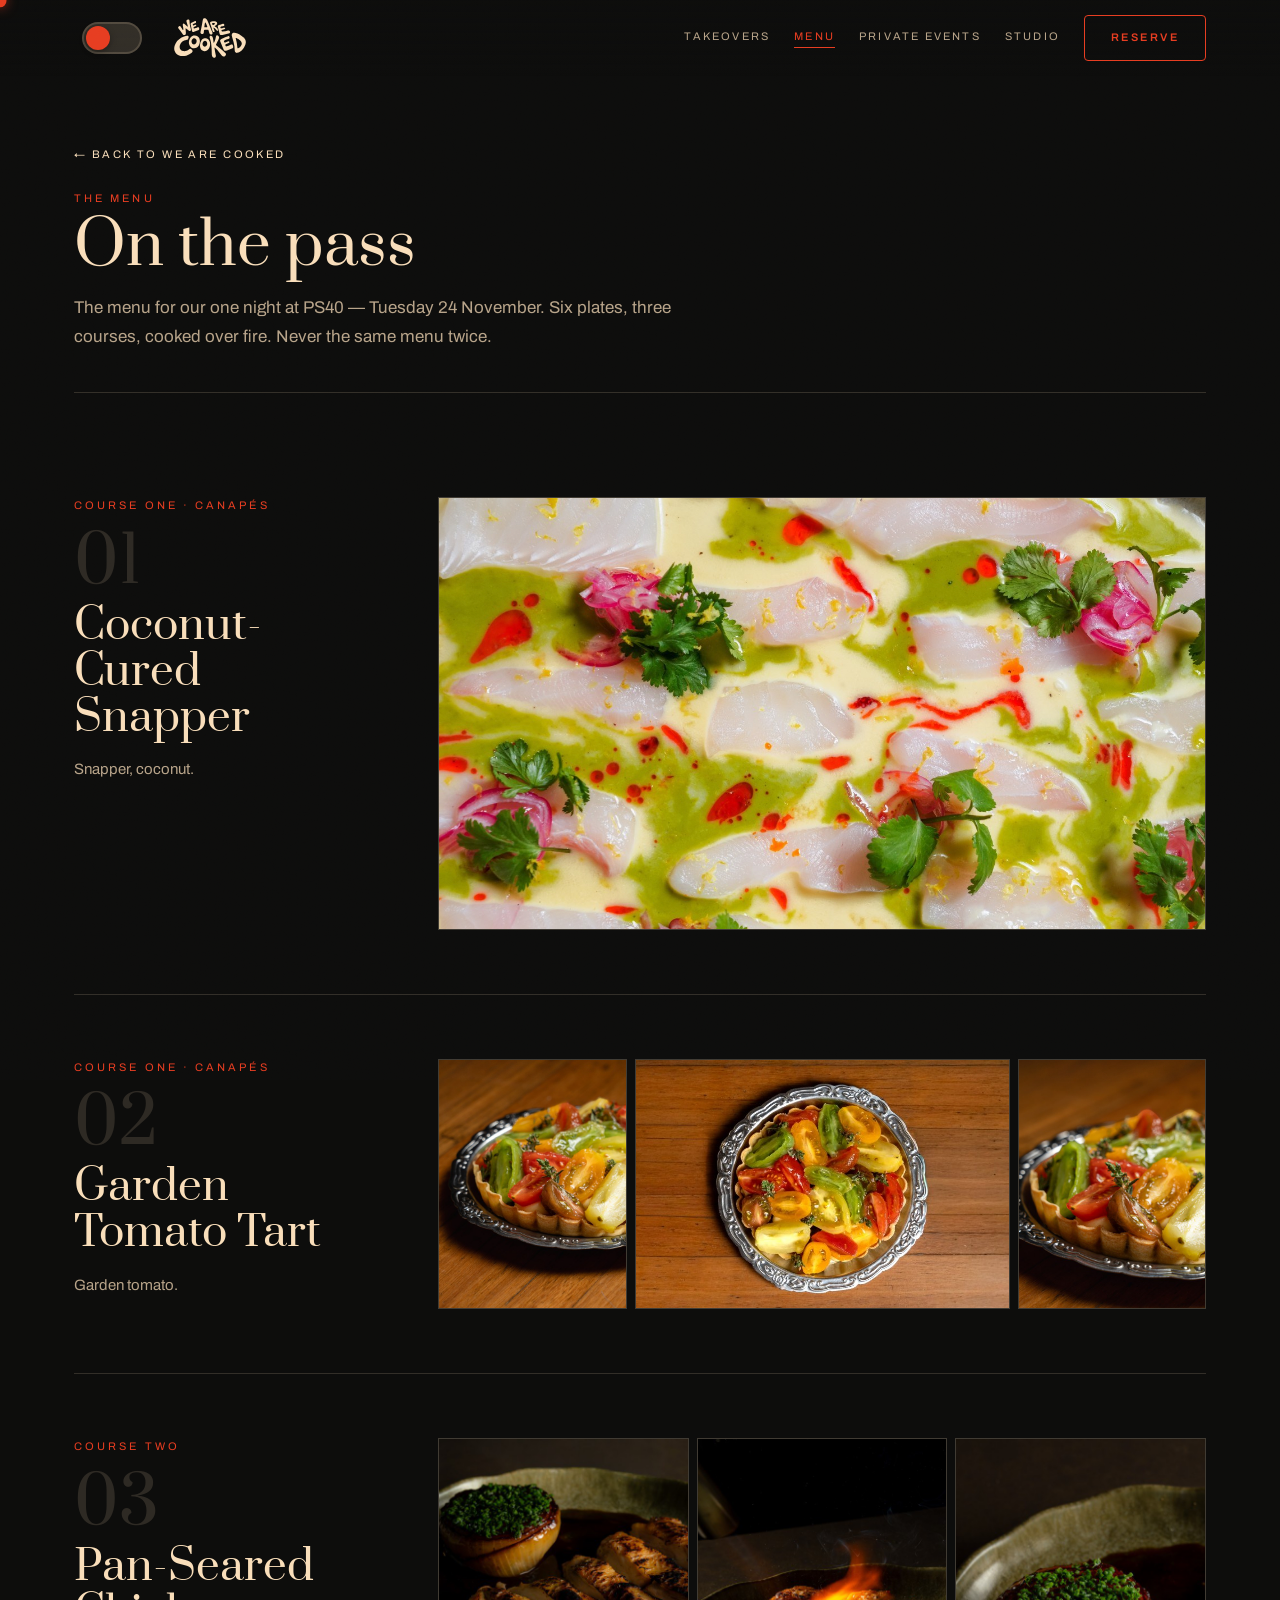
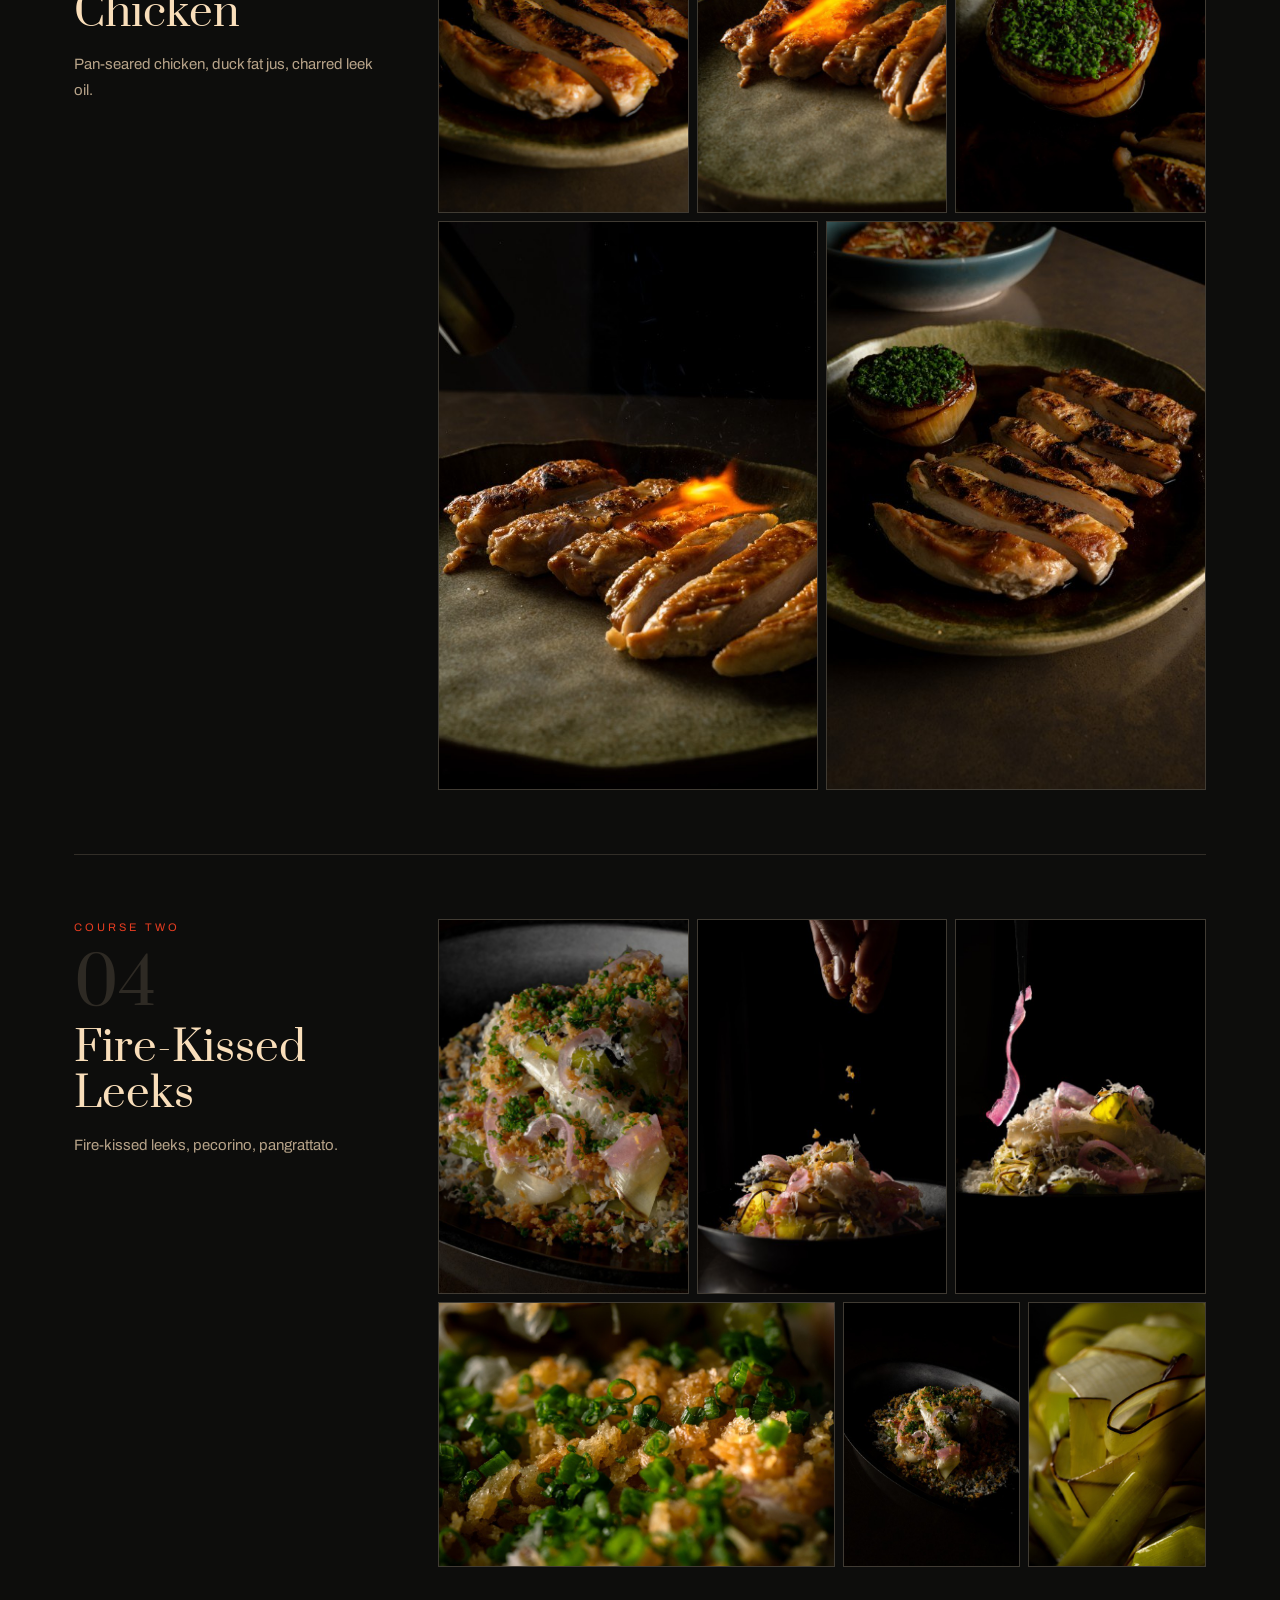
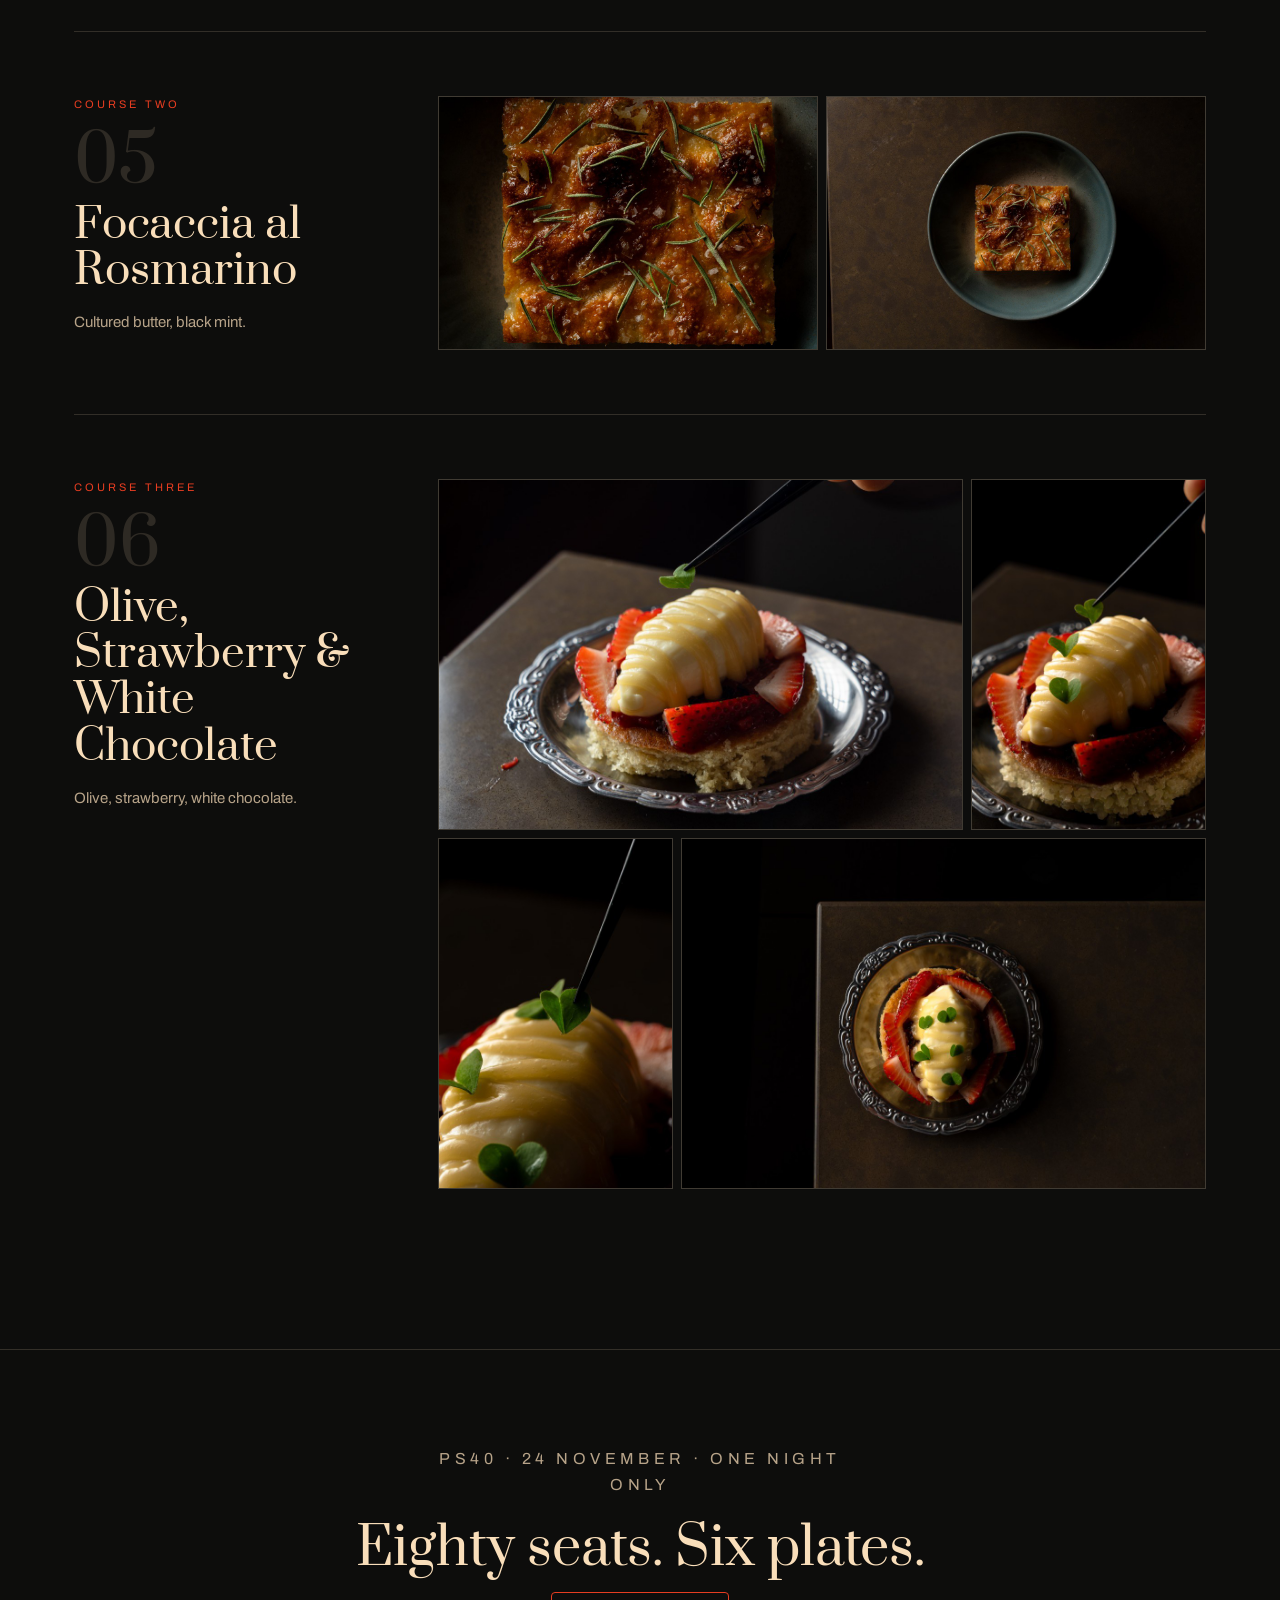
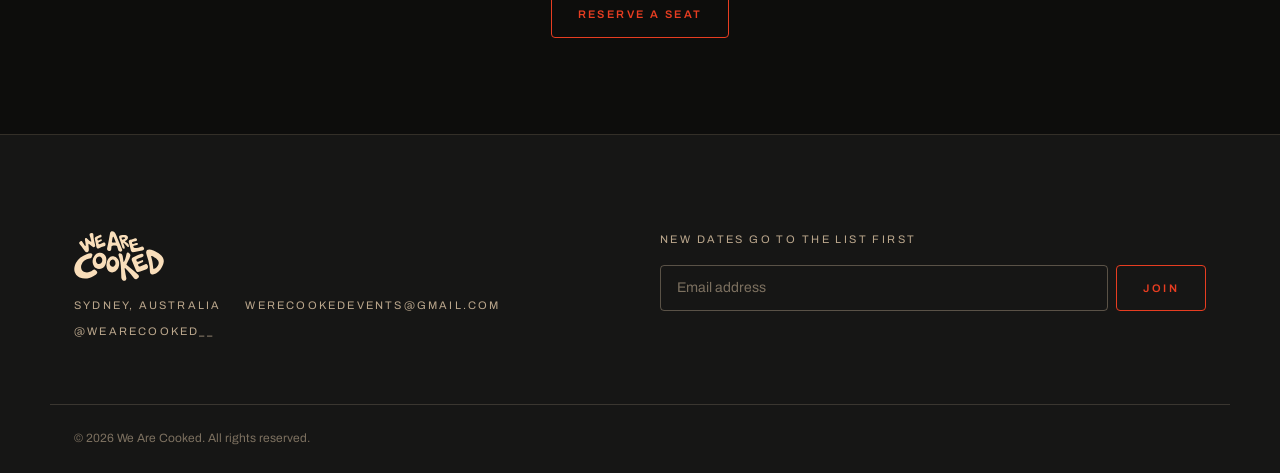
==== commit 08ecfe23: "Revert restyle for now (mockup first, per request) Restores the site to its state before 7a5b46e. Th" ====
--- a/menu.html
+++ b/menu.html
@@ -3,28 +3,28 @@
 <head>
 <meta charset="UTF-8">
 <meta name="viewport" content="width=device-width, initial-scale=1, viewport-fit=cover">
-<title>A Tasting Menu — We Are Cooked</title>
-<meta name="description" content="A tasting menu, one night only: Tuesday 24 November at PS40, Sydney.">
+<title>On the Pass — We Are Cooked</title>
+<meta name="description" content="Never the same menu twice. A running list of what's come off the pass at We Are Cooked's kitchen takeovers.">
 <meta name="theme-color" content="#161615">
 
 <!-- Open Graph -->
-<meta property="og:title" content="A Tasting Menu — We Are Cooked">
-<meta property="og:description" content="A tasting menu, one night only.">
+<meta property="og:title" content="On the Pass — We Are Cooked">
+<meta property="og:description" content="Never the same menu twice.">
 <meta property="og:type" content="website">
 <meta property="og:url" content="https://beaupronesti-ux.github.io/WeAreCooked-/menu.html">
 <meta property="og:image" content="https://beaupronesti-ux.github.io/WeAreCooked-/assets/img/og-share.jpg">
 <meta property="og:image:width" content="1200">
 <meta property="og:image:height" content="630">
 <meta name="twitter:card" content="summary_large_image">
-<meta name="twitter:title" content="A Tasting Menu — We Are Cooked">
-<meta name="twitter:description" content="A tasting menu, one night only.">
+<meta name="twitter:title" content="On the Pass — We Are Cooked">
+<meta name="twitter:description" content="Never the same menu twice.">
 <meta name="twitter:image" content="https://beaupronesti-ux.github.io/WeAreCooked-/assets/img/og-share.jpg">
 
 <link rel="icon" type="image/svg+xml" href="assets/img/logo-icon.svg">
 
 <link rel="preconnect" href="https://fonts.googleapis.com">
 <link rel="preconnect" href="https://fonts.gstatic.com" crossorigin>
-<link href="https://fonts.googleapis.com/css2?family=Archivo:wght@400;500;600;700&family=Nanum+Pen+Script&family=Nothing+You+Could+Do&family=Prata&display=swap" rel="stylesheet">
+<link href="https://fonts.googleapis.com/css2?family=Archivo:wght@400;500;600;700&family=Prata&display=swap" rel="stylesheet">
 
 <link rel="stylesheet" href="assets/css/style.css">
 </head>
@@ -86,45 +86,20 @@
     <header class="page-header">
       <a href="index.html" class="link-arrow page-back">&larr; Back to We Are Cooked</a>
       <p class="eyebrow">The menu</p>
-      <h1>A tasting menu</h1>
-      <p class="page-intro">A tasting menu, one night only &mdash; Tuesday 24 November at PS40. Cooked over fire.</p>
+      <h1>On the pass</h1>
+      <p class="page-intro">The menu for our one night at PS40 &mdash; Tuesday 24 November. Six plates, three courses, cooked over fire. Never the same menu twice.</p>
     </header>
   </div>
 
-  <!-- ============ THE TASTING MENU ============ -->
-  <section class="section tasting" id="tasting">
-    <div class="wrap">
-      <div class="tasting-card reveal">
-        <p class="tasting-title">A tasting menu</p>
-        <h2 class="hand">Starters</h2><p class="tasting-choose">Choose one</p>
-        <div class="tasting-two">
-          <div><h3>Classic</h3><p>Coconut Cured Snapper Ceviche</p><p>Cheese and Tomato Tart</p></div>
-          <div><h3>Vegan &amp; Vegetarian</h3><p>Oyster Mushroom Ceviche</p><p>Tomato Tart</p></div>
-        </div>
-        <h2 class="hand">Main</h2><p class="tasting-choose">Choose one</p>
-        <div class="tasting-two">
-          <div><h3>Classic</h3><p>Roast Chicken Breast and Thigh with Roasted Onion, Onion Pur&eacute;e and Duck Fat Jus</p></div>
-          <div><h3>Vegetarian</h3><p>Miso Glazed Burnt Cabbage with Roasted Onion and Onion Pur&eacute;e</p></div>
-        </div>
-        <h2 class="hand">Sides</h2>
-        <p>Rosemary Sea Salt Focaccia with Black Mint Butter</p>
-        <p>Charred Leek with Pickled Onion and Pecorino Pangrattato</p>
-        <h2 class="hand">Dessert</h2>
-        <p>Olive Oil Cake with Strawberries, White Chocolate and Yoghurt</p>
-        <a href="takeovers.html#seatings" class="btn btn-primary tasting-cta">Book your seat</a>
-      </div>
-    </div>
-  </section>
-
   <!-- ============ THE DISHES ============ -->
-  <section class="section dishes section-alt" id="pass">
+  <section class="section dishes" id="pass">
     <div class="wrap">
       <article class="dish-chapter reveal" id="dish-snapper">
         <div class="dish-chapter-copy">
-          <p class="dish-course">Starters &middot; Classic</p>
+          <p class="dish-course">Course one · Canapés</p>
           <span class="dish-num" aria-hidden="true">01</span>
-          <h2>Coconut Cured Snapper Ceviche</h2>
-          <p class="dish-chapter-desc"></p>
+          <h2>Coconut-Cured Snapper</h2>
+          <p class="dish-chapter-desc">Snapper, coconut.</p>
         </div>
         <div class="dish-photos">
           <div class="dish-row">
@@ -134,14 +109,14 @@
       </article>
       <article class="dish-chapter reveal" id="dish-tart">
         <div class="dish-chapter-copy">
-          <p class="dish-course">Starters &middot; Vegan &amp; Vegetarian</p>
+          <p class="dish-course">Course one · Canapés</p>
           <span class="dish-num" aria-hidden="true">02</span>
-          <h2>Tomato Tart</h2>
-          <p class="dish-chapter-desc">Classic: Cheese and Tomato Tart.</p>
-        </div>
-        <div class="dish-photos">
-          <div class="dish-row">
-            <figure class="dish-photo" style="--ar:0.751"><img src="assets/img/dishes/tart-1.jpg" alt="Tomato tart on a silver plate" loading="lazy" width="577" height="768"></figure>
+          <h2>Garden Tomato Tart</h2>
+          <p class="dish-chapter-desc">Garden tomato.</p>
+        </div>
+        <div class="dish-photos">
+          <div class="dish-row">
+            <figure class="dish-photo" style="--ar:0.751"><img src="assets/img/dishes/tart-1.jpg" alt="Garden tomato tart on a silver plate" loading="lazy" width="577" height="768"></figure>
             <figure class="dish-photo" style="--ar:1.502"><img src="assets/img/dishes/tart-2.jpg" alt="The tart from above on a timber table" loading="lazy" width="700" height="466"></figure>
             <figure class="dish-photo" style="--ar:0.75"><img src="assets/img/dishes/tart-3.jpg" alt="Heirloom tomatoes and thyme in a fluted pastry case" loading="lazy" width="576" height="768"></figure>
           </div>
@@ -149,14 +124,14 @@
       </article>
       <article class="dish-chapter reveal" id="dish-chicken">
         <div class="dish-chapter-copy">
-          <p class="dish-course">Main &middot; Classic</p>
+          <p class="dish-course">Course two</p>
           <span class="dish-num" aria-hidden="true">03</span>
-          <h2>Roast Chicken Breast and Thigh</h2>
-          <p class="dish-chapter-desc">with Roasted Onion, Onion Pur&eacute;e and Duck Fat Jus.</p>
-        </div>
-        <div class="dish-photos">
-          <div class="dish-row">
-            <figure class="dish-photo" style="--ar:0.667"><img src="assets/img/dishes/chicken-1.jpg" alt="Sliced roast chicken with a chive-topped charred onion" loading="lazy" width="512" height="768"></figure>
+          <h2>Pan-Seared Chicken</h2>
+          <p class="dish-chapter-desc">Pan-seared chicken, duck fat jus, charred leek oil.</p>
+        </div>
+        <div class="dish-photos">
+          <div class="dish-row">
+            <figure class="dish-photo" style="--ar:0.667"><img src="assets/img/dishes/chicken-1.jpg" alt="Sliced pan-seared chicken with a chive-topped charred onion" loading="lazy" width="512" height="768"></figure>
             <figure class="dish-photo" style="--ar:0.667"><img src="assets/img/dishes/chicken-2.jpg" alt="Chicken kissed by flame" loading="lazy" width="512" height="768"></figure>
             <figure class="dish-photo" style="--ar:0.667"><img src="assets/img/dishes/chicken-3.jpg" alt="Charred onion crowned with chives" loading="lazy" width="512" height="768"></figure>
           </div>
@@ -166,30 +141,16 @@
           </div>
         </div>
       </article>
-      <article class="dish-chapter reveal" id="dish-focaccia">
-        <div class="dish-chapter-copy">
-          <p class="dish-course">Sides</p>
+      <article class="dish-chapter reveal" id="dish-leeks">
+        <div class="dish-chapter-copy">
+          <p class="dish-course">Course two</p>
           <span class="dish-num" aria-hidden="true">04</span>
-          <h2>Rosemary Sea Salt Focaccia</h2>
-          <p class="dish-chapter-desc">with Black Mint Butter.</p>
-        </div>
-        <div class="dish-photos">
-          <div class="dish-row">
-            <figure class="dish-photo" style="--ar:1.5"><img src="assets/img/dishes/focaccia-1.jpg" alt="Rosemary focaccia, golden and blistered" loading="lazy" width="1152" height="768"></figure>
-            <figure class="dish-photo" style="--ar:1.5"><img src="assets/img/dishes/focaccia-2.jpg" alt="Focaccia in a slate-blue bowl, from above" loading="lazy" width="1152" height="768"></figure>
-          </div>
-        </div>
-      </article>
-      <article class="dish-chapter reveal" id="dish-leeks">
-        <div class="dish-chapter-copy">
-          <p class="dish-course">Sides</p>
-          <span class="dish-num" aria-hidden="true">05</span>
-          <h2>Charred Leek</h2>
-          <p class="dish-chapter-desc">with Pickled Onion and Pecorino Pangrattato.</p>
-        </div>
-        <div class="dish-photos">
-          <div class="dish-row">
-            <figure class="dish-photo" style="--ar:0.667"><img src="assets/img/dishes/leeks-1.jpg" alt="Charred leek with pecorino and pangrattato" loading="lazy" width="512" height="768"></figure>
+          <h2>Fire-Kissed Leeks</h2>
+          <p class="dish-chapter-desc">Fire-kissed leeks, pecorino, pangrattato.</p>
+        </div>
+        <div class="dish-photos">
+          <div class="dish-row">
+            <figure class="dish-photo" style="--ar:0.667"><img src="assets/img/dishes/leeks-1.jpg" alt="Fire-kissed leeks with pecorino and pangrattato" loading="lazy" width="512" height="768"></figure>
             <figure class="dish-photo" style="--ar:0.667"><img src="assets/img/dishes/leeks-2.jpg" alt="A hand scattering pangrattato over the leeks" loading="lazy" width="512" height="768"></figure>
             <figure class="dish-photo" style="--ar:0.667"><img src="assets/img/dishes/leeks-3.jpg" alt="A pickled shallot ribbon lifted over the plate" loading="lazy" width="512" height="768"></figure>
           </div>
@@ -200,12 +161,26 @@
           </div>
         </div>
       </article>
+      <article class="dish-chapter reveal" id="dish-focaccia">
+        <div class="dish-chapter-copy">
+          <p class="dish-course">Course two</p>
+          <span class="dish-num" aria-hidden="true">05</span>
+          <h2>Focaccia al Rosmarino</h2>
+          <p class="dish-chapter-desc">Cultured butter, black mint.</p>
+        </div>
+        <div class="dish-photos">
+          <div class="dish-row">
+            <figure class="dish-photo" style="--ar:1.5"><img src="assets/img/dishes/focaccia-1.jpg" alt="Rosemary focaccia, golden and blistered" loading="lazy" width="1152" height="768"></figure>
+            <figure class="dish-photo" style="--ar:1.5"><img src="assets/img/dishes/focaccia-2.jpg" alt="Focaccia in a slate-blue bowl, from above" loading="lazy" width="1152" height="768"></figure>
+          </div>
+        </div>
+      </article>
       <article class="dish-chapter reveal" id="dish-dessert">
         <div class="dish-chapter-copy">
-          <p class="dish-course">Dessert</p>
+          <p class="dish-course">Course three</p>
           <span class="dish-num" aria-hidden="true">06</span>
-          <h2>Olive Oil Cake</h2>
-          <p class="dish-chapter-desc">with Strawberries, White Chocolate and Yoghurt.</p>
+          <h2>Olive, Strawberry &amp; White Chocolate</h2>
+          <p class="dish-chapter-desc">Olive, strawberry, white chocolate.</p>
         </div>
         <div class="dish-photos">
           <div class="dish-row">
@@ -218,11 +193,6 @@
           </div>
         </div>
       </article>
-      
-      
-      
-      
-      
     </div>
   </section>
 
@@ -231,7 +201,7 @@
     <div class="wrap">
       <div class="reveal">
         <p class="eyebrow">PS40 &middot; 24 November &middot; One night only</p>
-        <h2>One night. Limited seats.</h2>
+        <h2>Eighty seats. Six plates.</h2>
         <a href="takeovers.html#seatings" class="btn btn-primary">Reserve a seat</a>
       </div>
     </div>
--- a/assets/css/style.css
+++ b/assets/css/style.css
@@ -1053,31 +1053,3 @@
   border: 1px solid color-mix(in srgb, var(--ember) 55%, transparent); border-radius: 999px; padding: 8px 18px;
   background: color-mix(in srgb, var(--ember) 8%, transparent);
 }
-
-/* ==========================================================================
-   Poster design language — script accents, solid red CTA, tasting menu card
-   ========================================================================== */
-:root { --font-script: 'Nothing You Could Do', 'Segoe Script', cursive; --font-hand: 'Nanum Pen Script', 'Segoe Print', cursive; --cta: #fc2918; }
-.btn-primary { background: var(--cta); border-color: var(--cta); color: #fff; }
-.btn-primary:hover { background: var(--cream); border-color: var(--cream); color: #0d0d0c; }
-.btn-solid { background: var(--cta); border-color: var(--cta); color: #fff; font-family: var(--font-display); font-weight: 400; letter-spacing: .02em; text-transform: none; font-size: 18px; }
-.btn-solid:hover { background: var(--cream); border-color: var(--cream); color: #0d0d0c; }
-.spectacle-month, .ticket-dates em { font-family: var(--font-script); }
-.spectacle-month { font-size: clamp(34px, 4.6vw, 66px); }
-.hand { font-family: var(--font-hand); font-weight: 400; }
-
-.tasting { padding-top: var(--space-5); }
-.tasting-card { max-width: 860px; margin-inline: auto; text-align: center; background: var(--ink-3); border: 1px solid var(--cream-faint); padding: clamp(32px, 6vw, 64px) clamp(20px, 6vw, 72px); position: relative; }
-.tasting-card::before { content: ""; position: absolute; inset: 0; background: radial-gradient(60% 40% at 50% 0%, color-mix(in srgb, var(--ember) 14%, transparent), transparent 70%); pointer-events: none; }
-.tasting-title { font-family: var(--font-display); font-size: 14px; letter-spacing: .24em; text-transform: uppercase; color: var(--ember); margin-bottom: var(--space-3); }
-.tasting-card .hand { font-size: clamp(44px, 7vw, 64px); line-height: 1; margin: var(--space-4) 0 0; color: var(--cream); }
-.tasting-card > .hand:first-of-type { margin-top: 0; }
-.tasting-choose { font-style: italic; font-size: 14px; color: var(--cream-soft); margin: 4px 0 var(--space-3); }
-.tasting-card p { font-size: clamp(15px, 1.8vw, 18px); line-height: 1.55; margin-bottom: 12px; }
-.tasting-two { display: grid; grid-template-columns: 1fr 1fr; }
-.tasting-two > div { padding: 0 var(--space-3); }
-.tasting-two > div + div { border-left: 1px solid var(--cream-faint); }
-.tasting-two h3 { font-family: var(--font-display); font-weight: 400; font-size: 12px; letter-spacing: .22em; text-transform: uppercase; color: var(--ember); margin-bottom: var(--space-2); }
-.tasting-cta { margin-top: var(--space-4); }
-.course-label-gap { margin-top: var(--space-4); }
-@media (max-width: 640px) { .tasting-two { grid-template-columns: 1fr; } .tasting-two > div { padding: 0; } .tasting-two > div + div { border-left: 0; border-top: 1px solid var(--cream-faint); padding-top: var(--space-3); margin-top: var(--space-3); } .tasting-cta { width: 100%; } }
